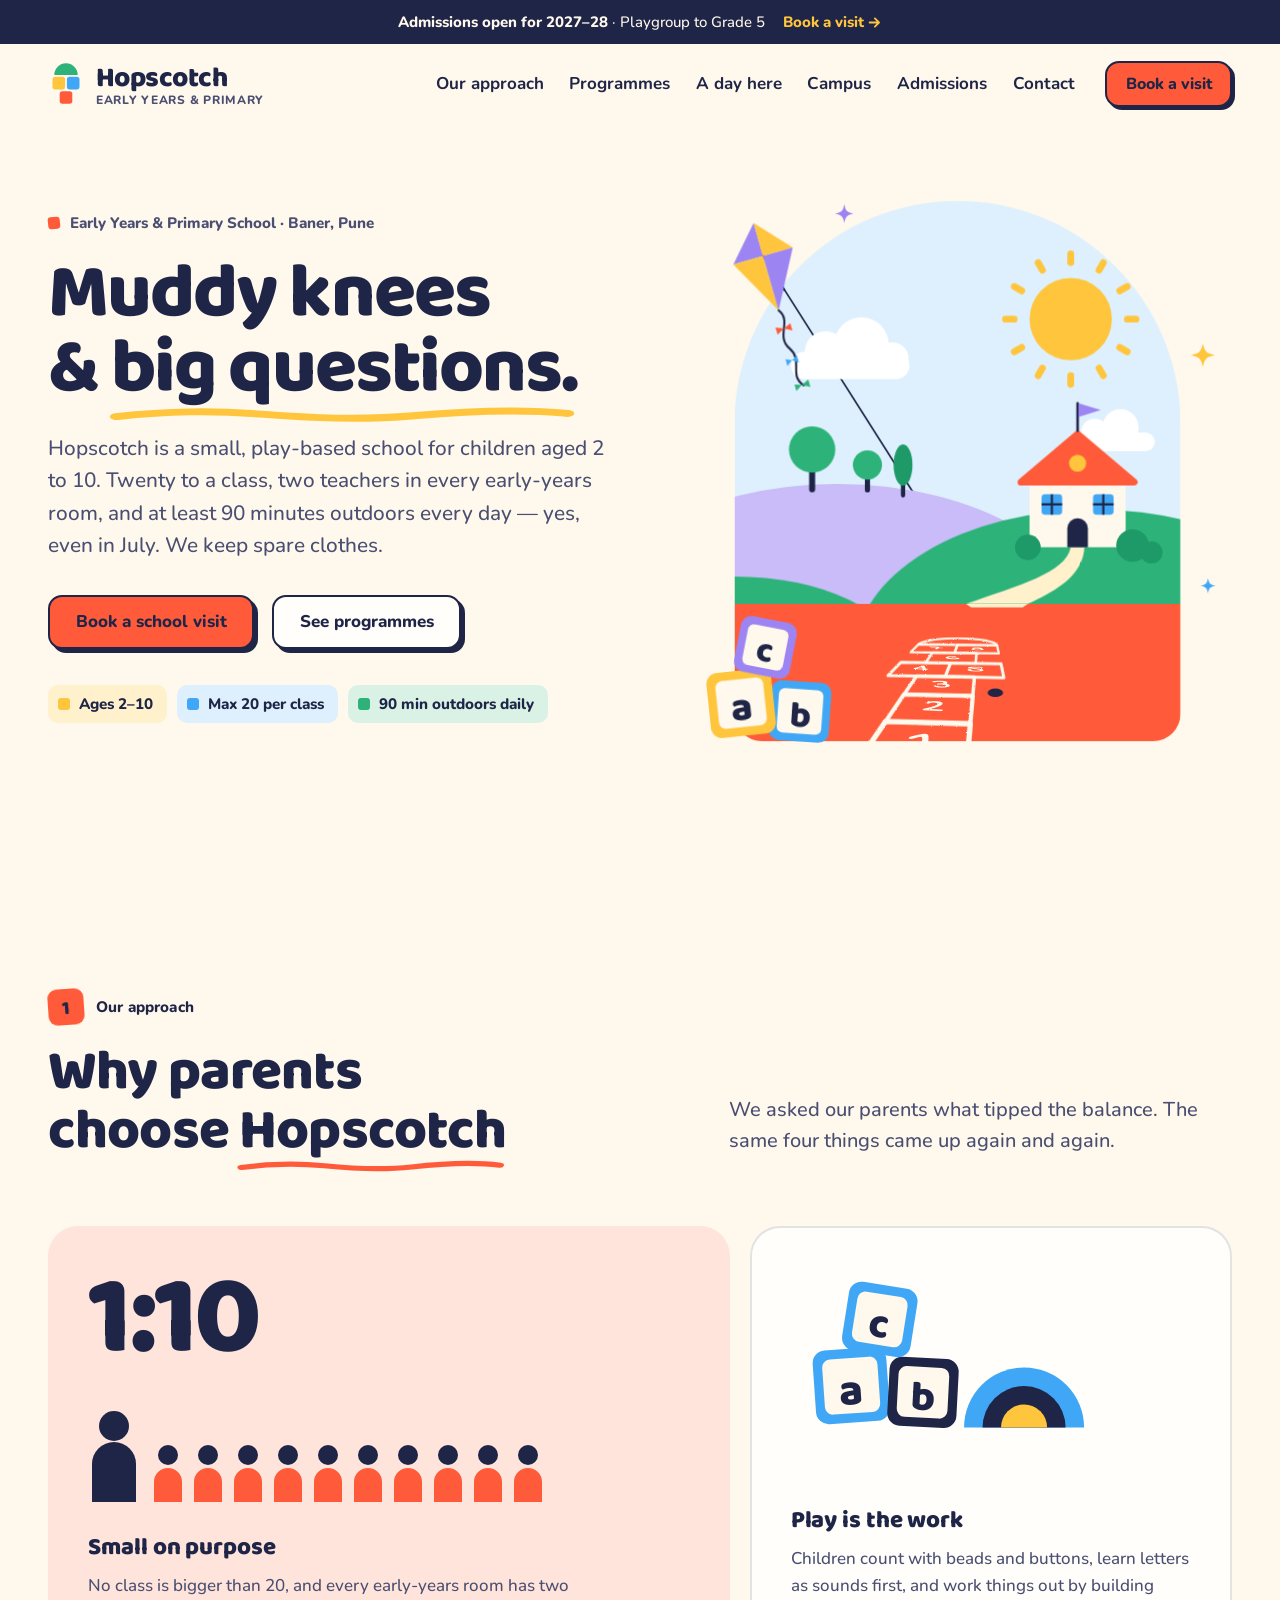
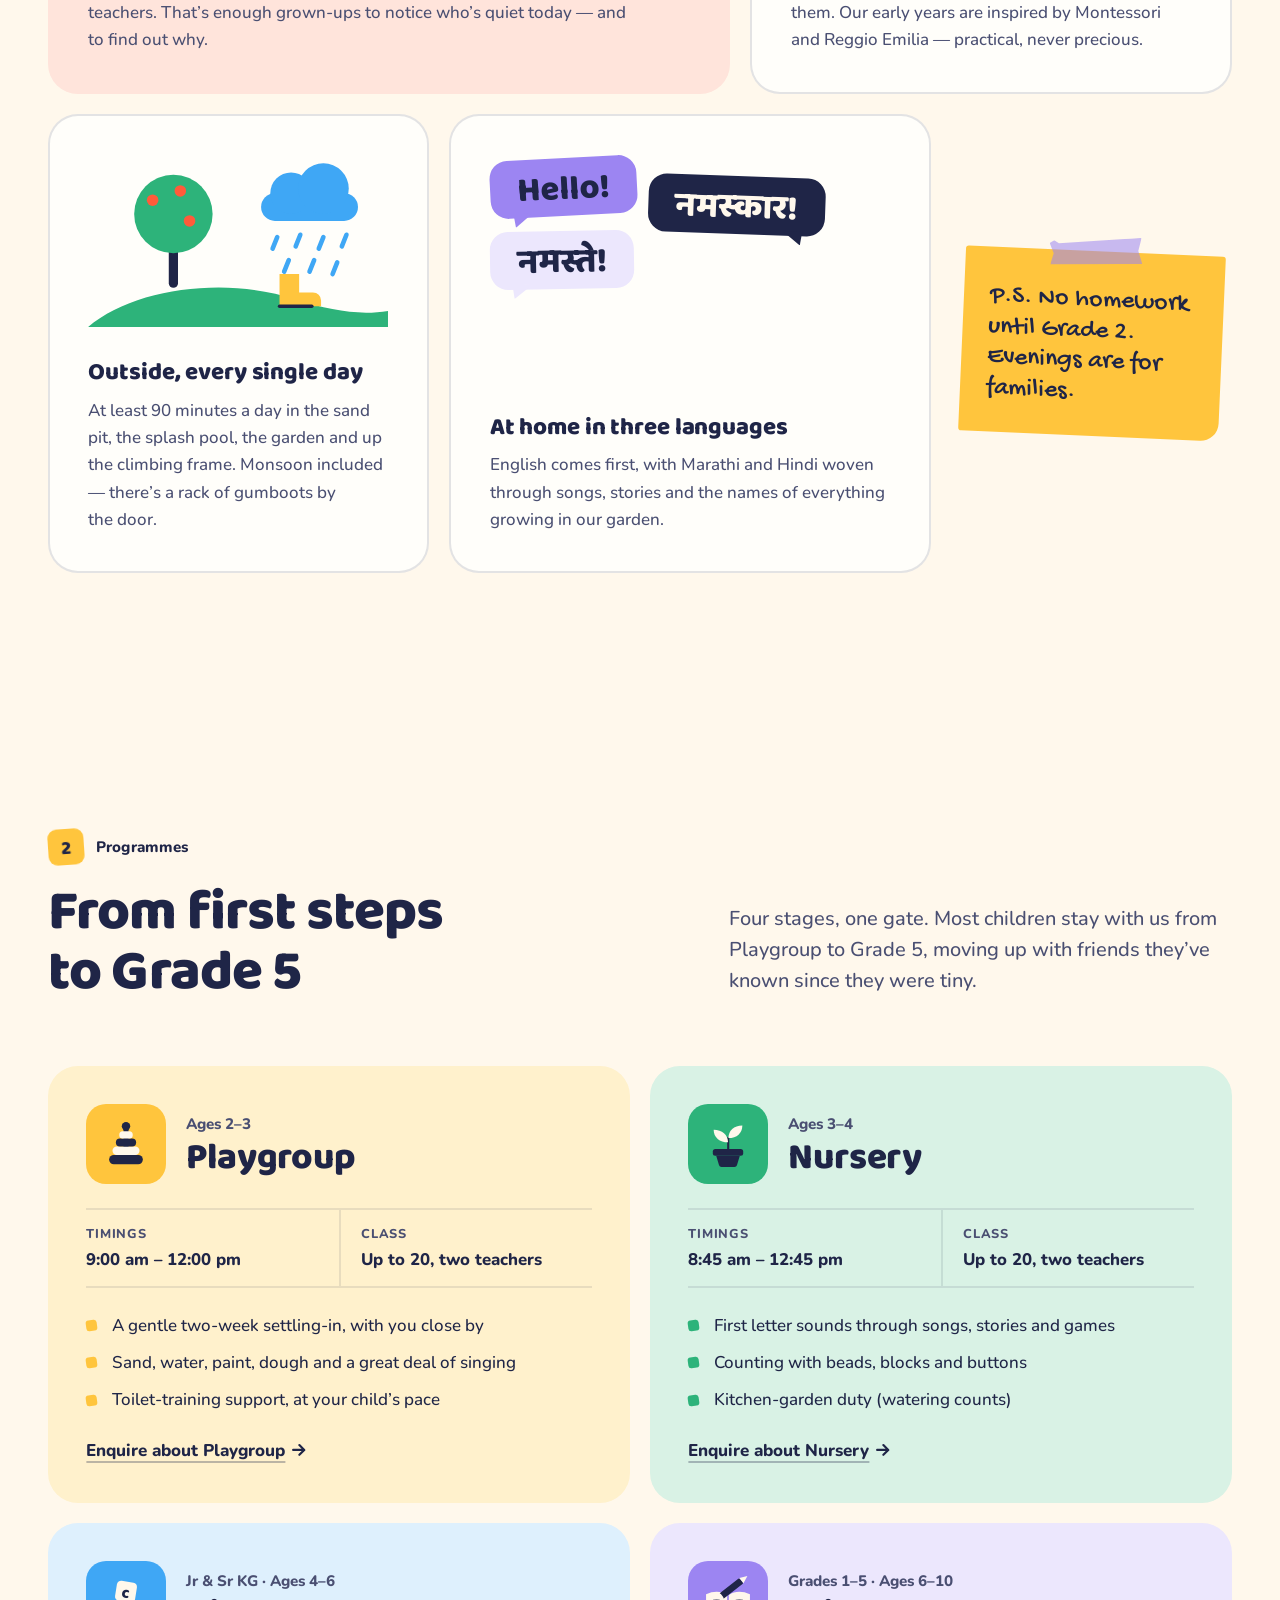
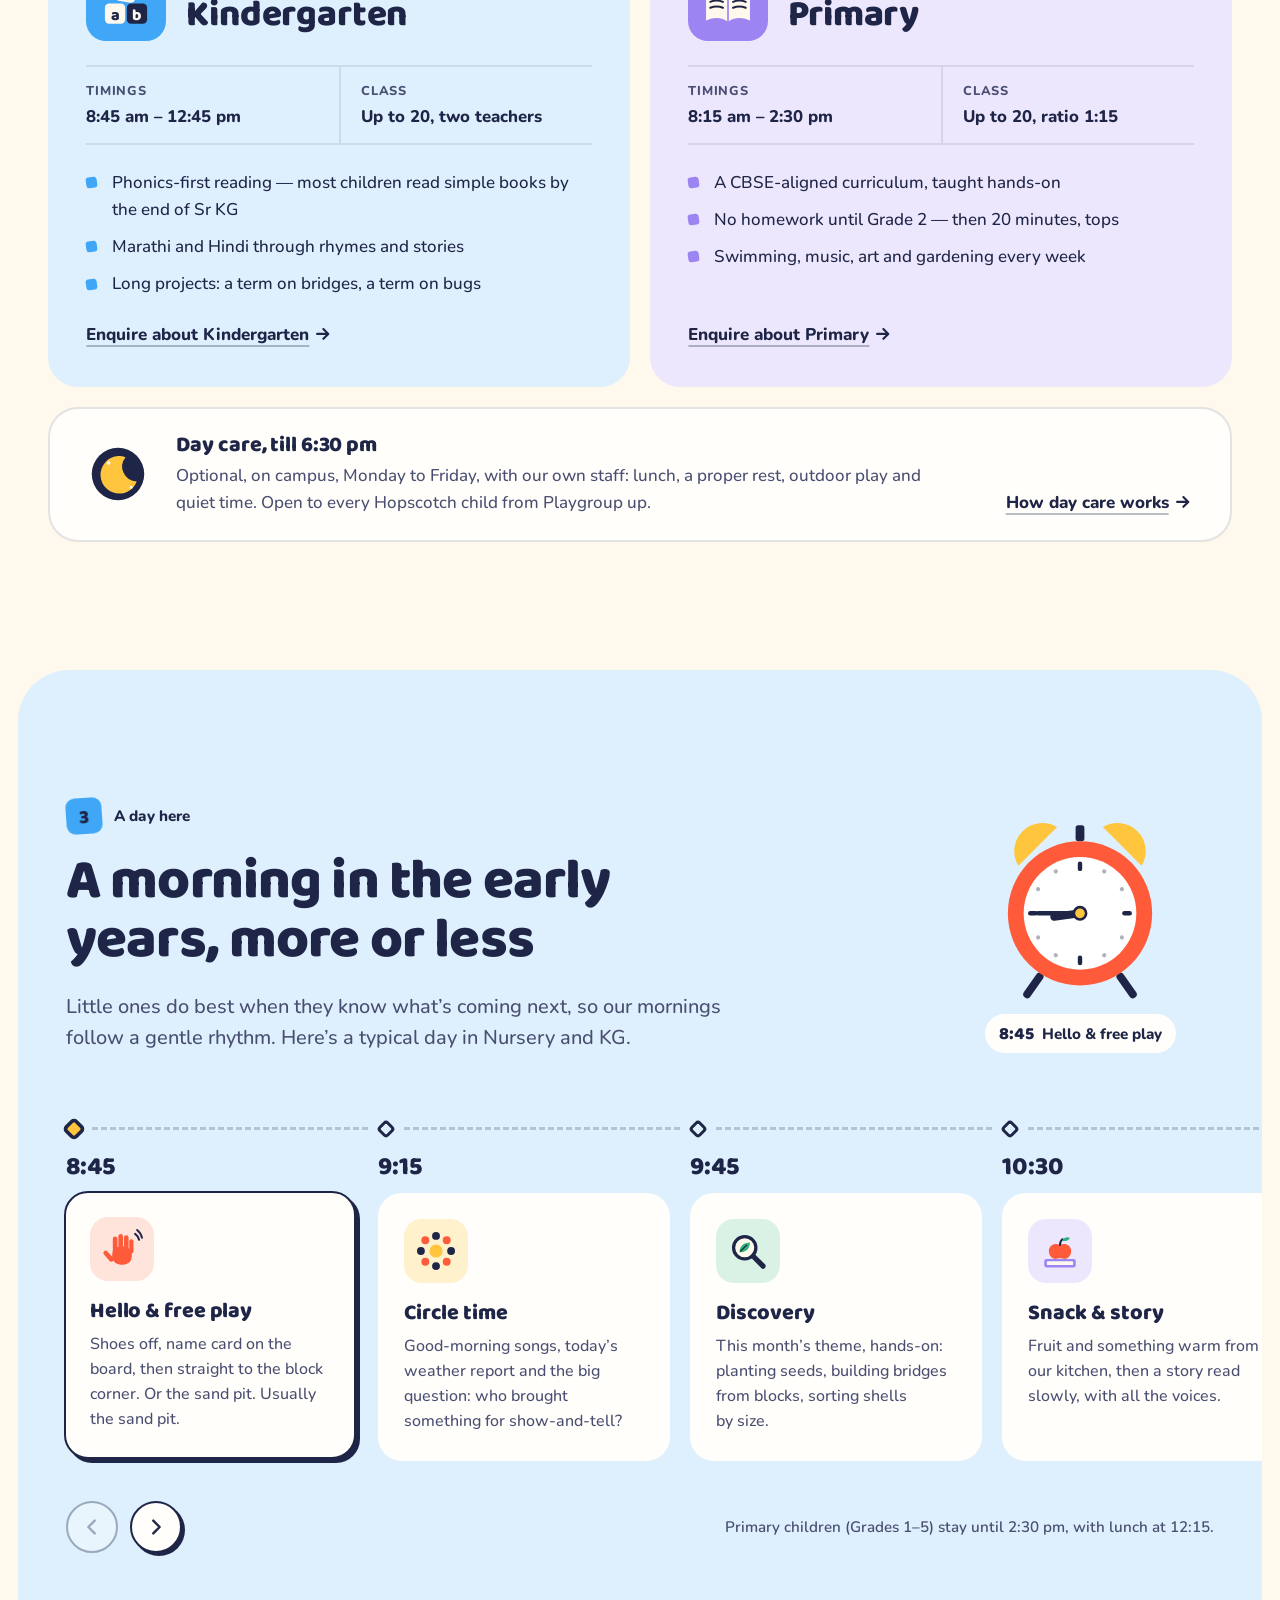
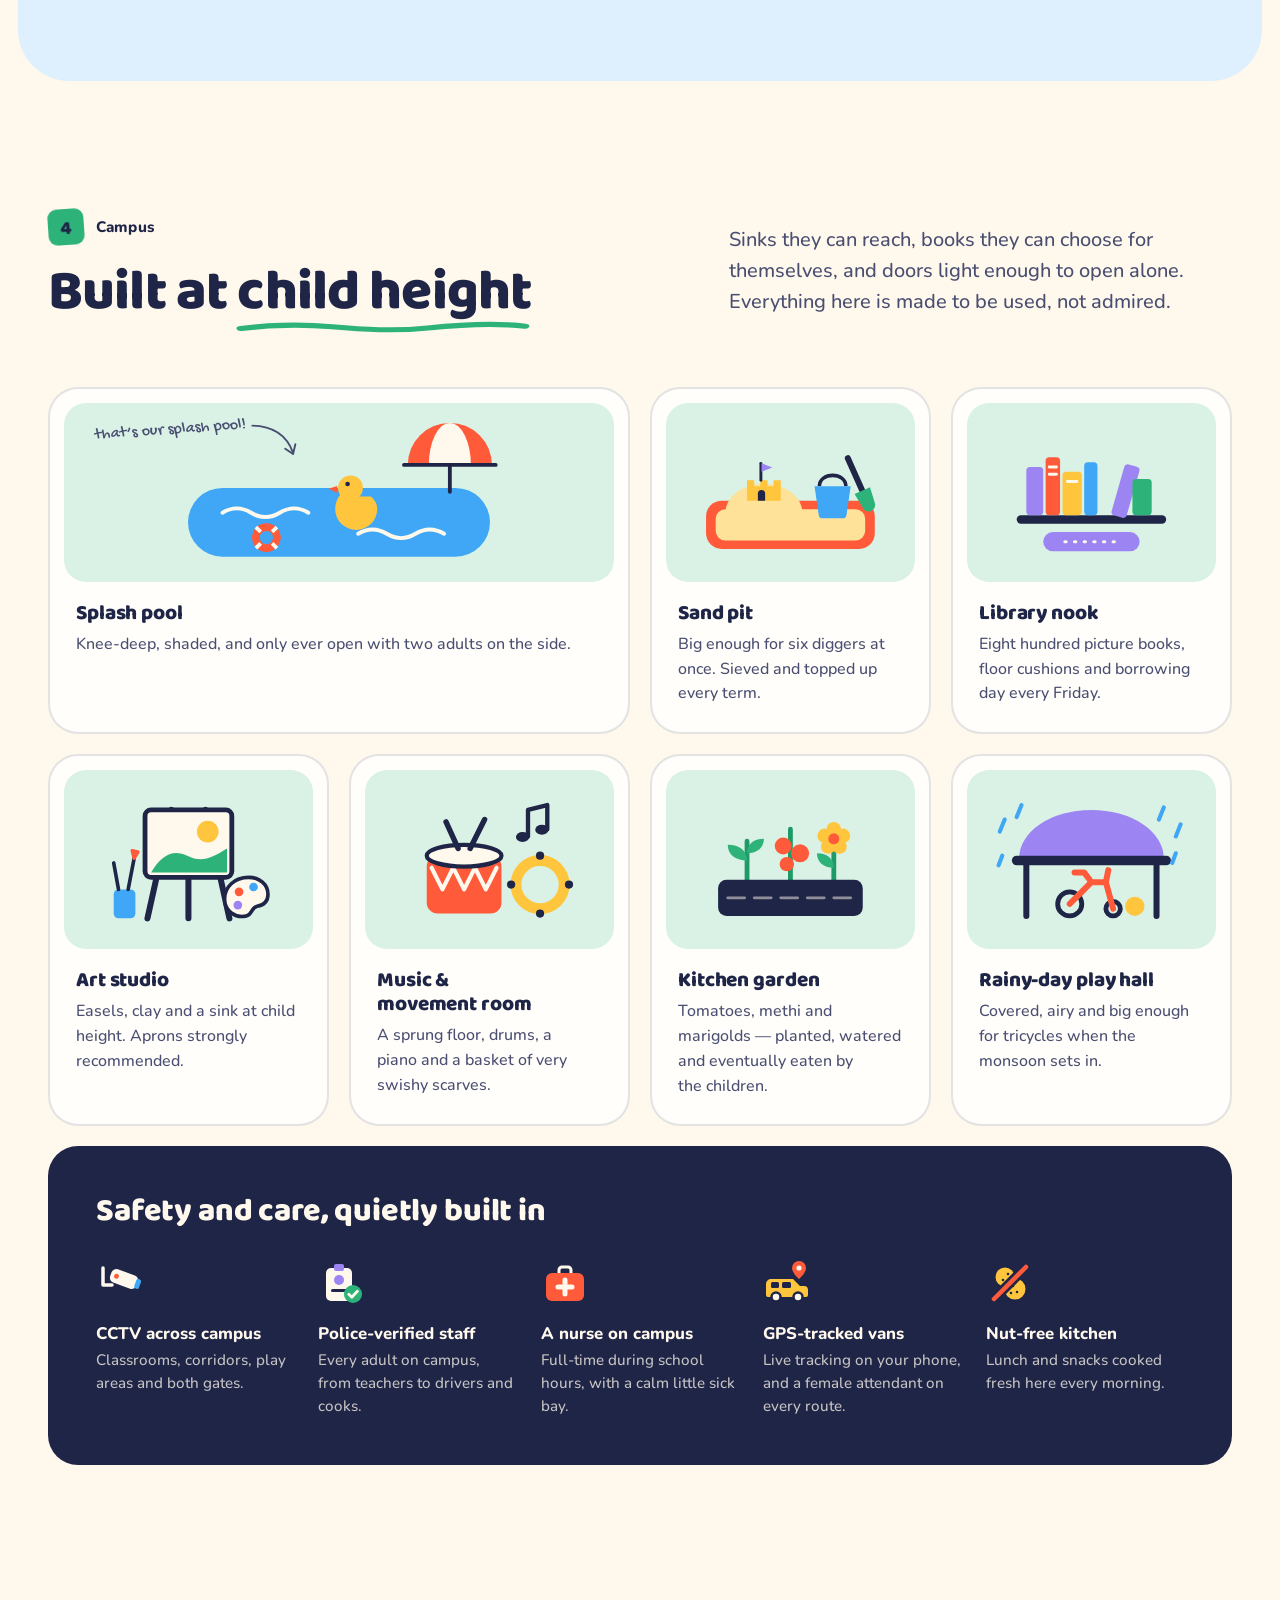
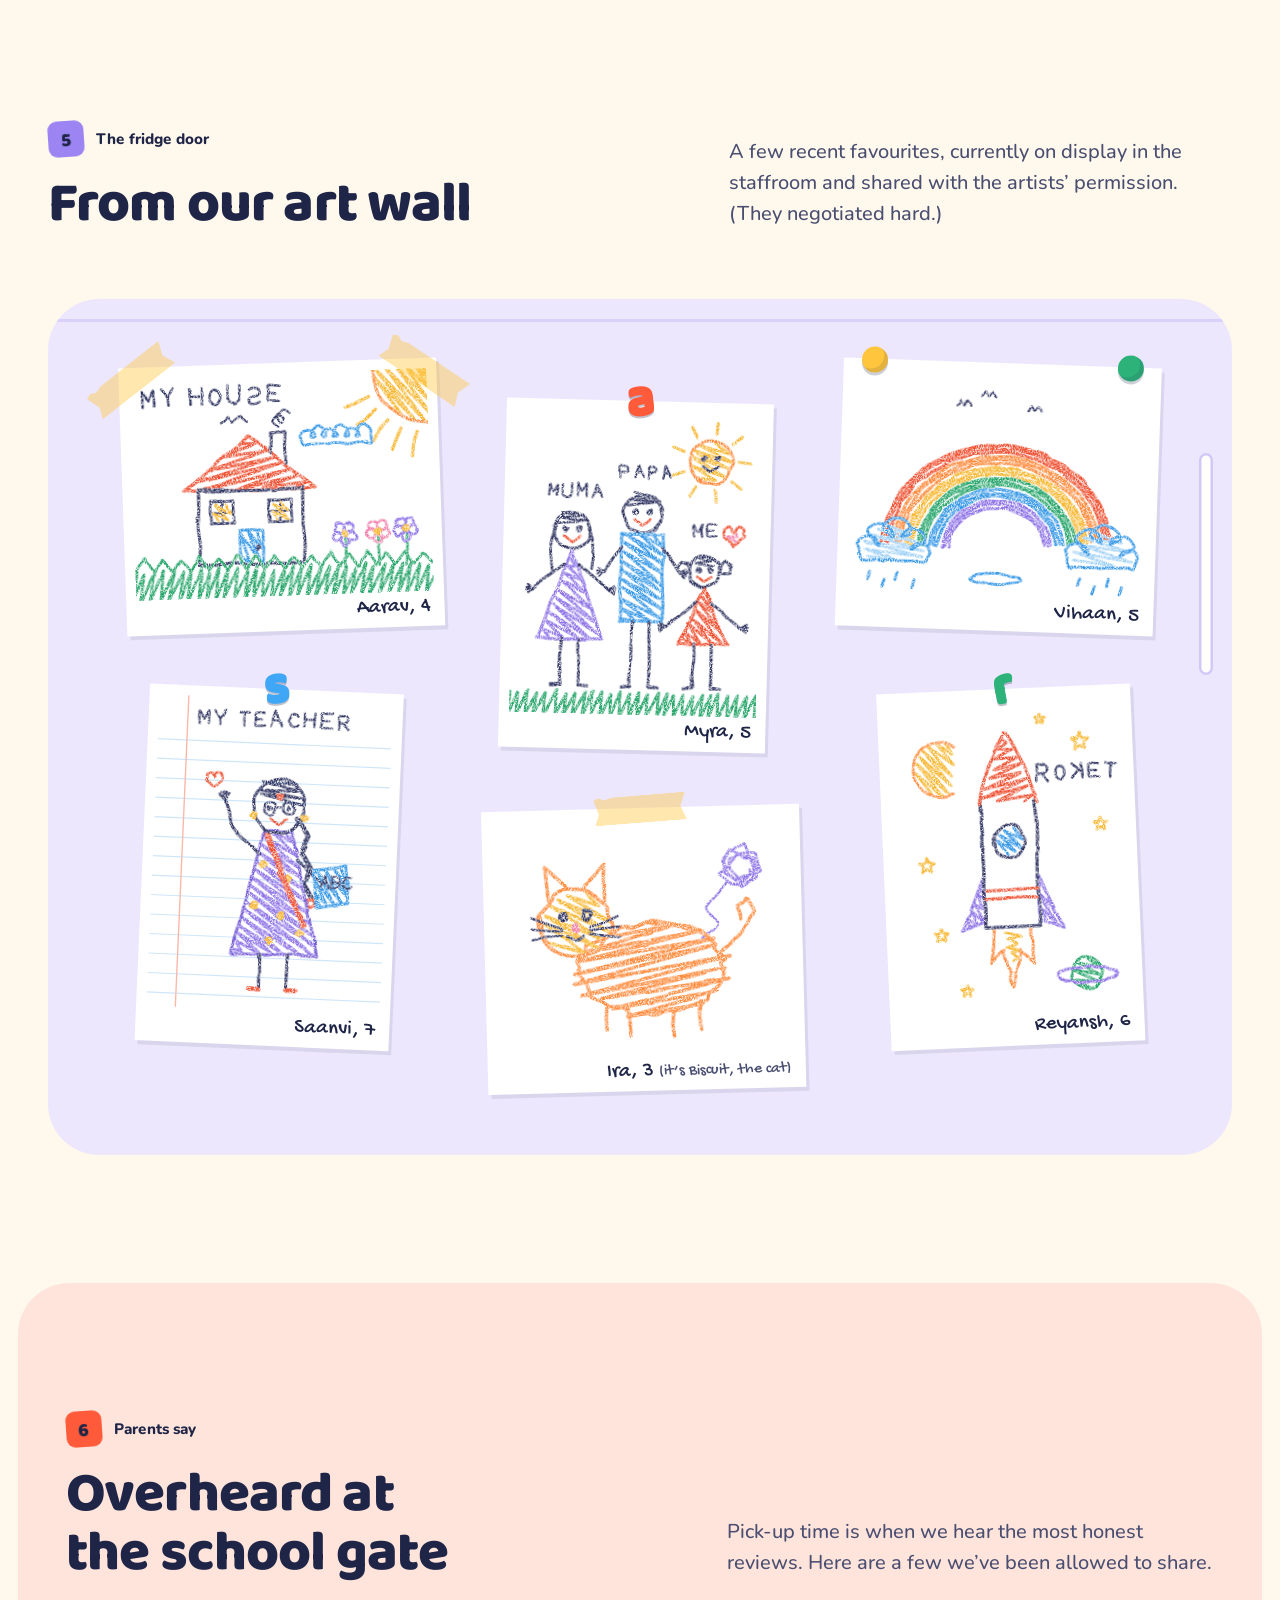
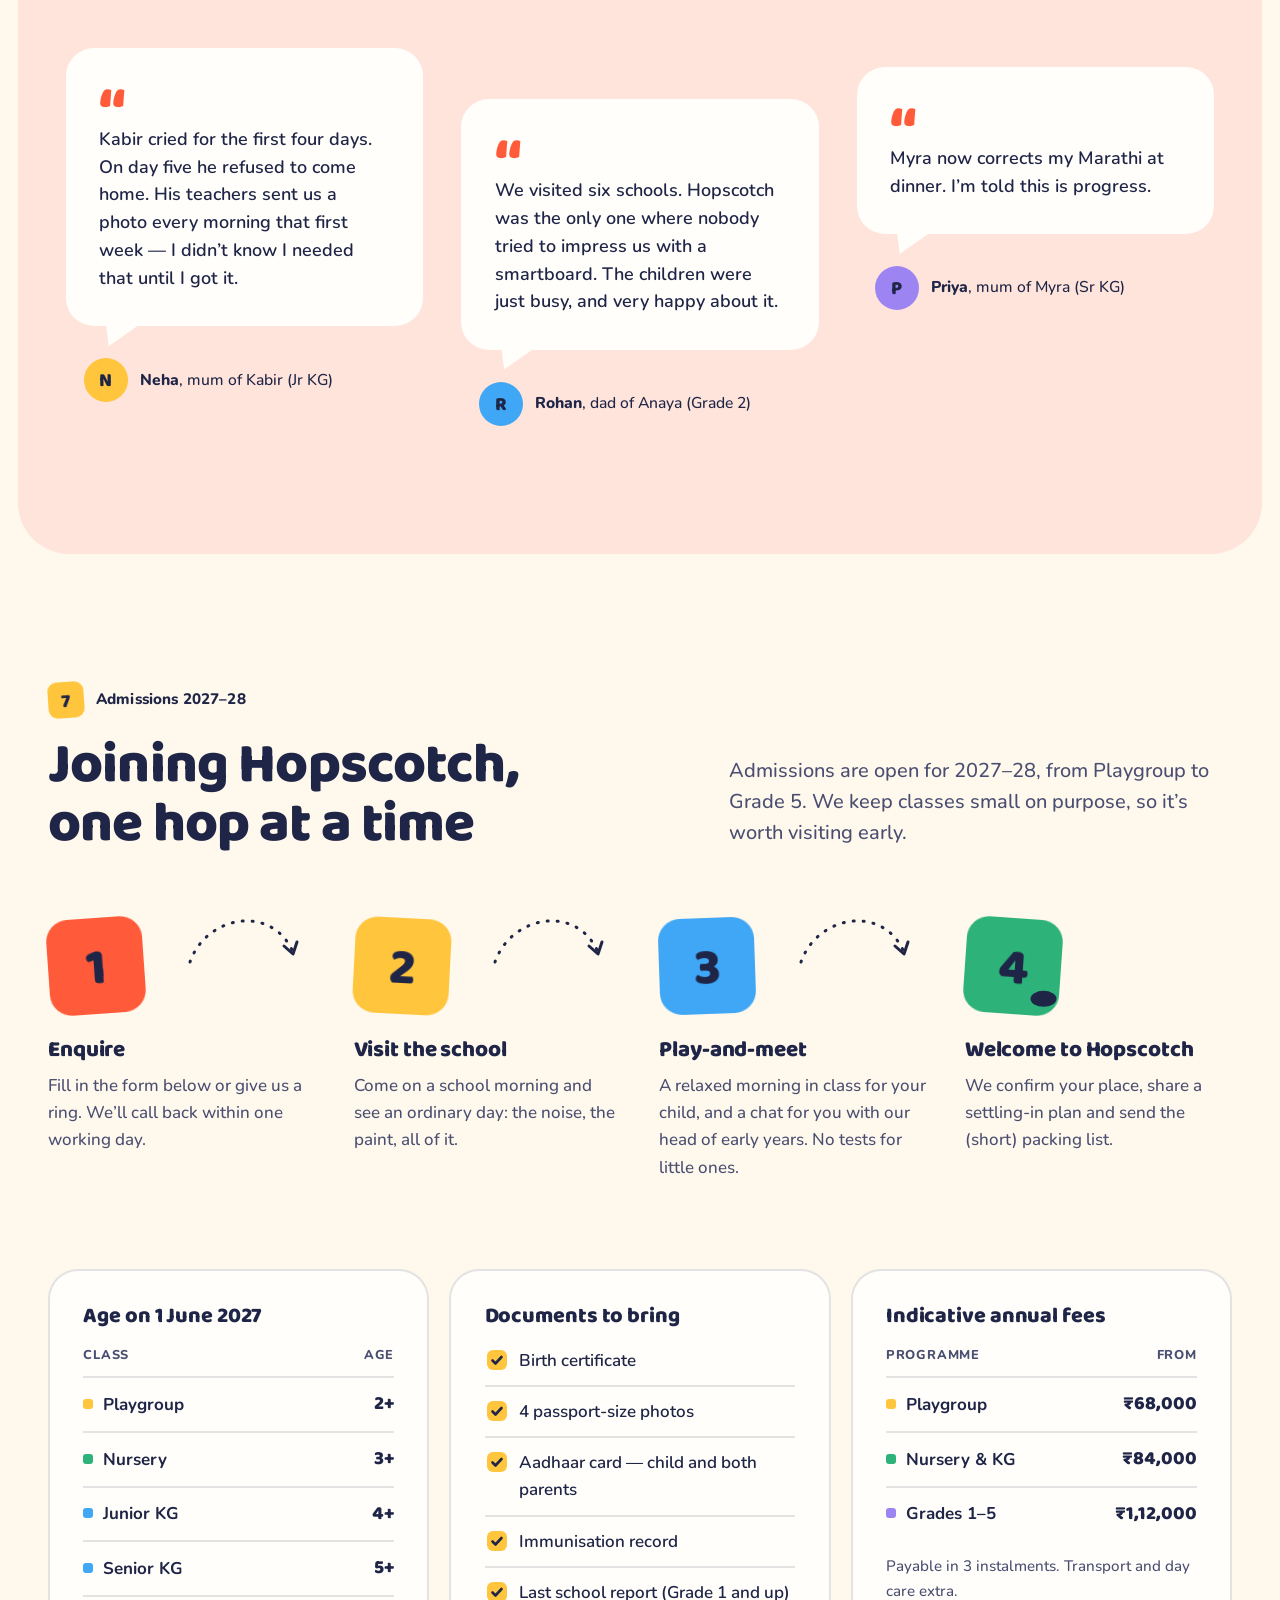
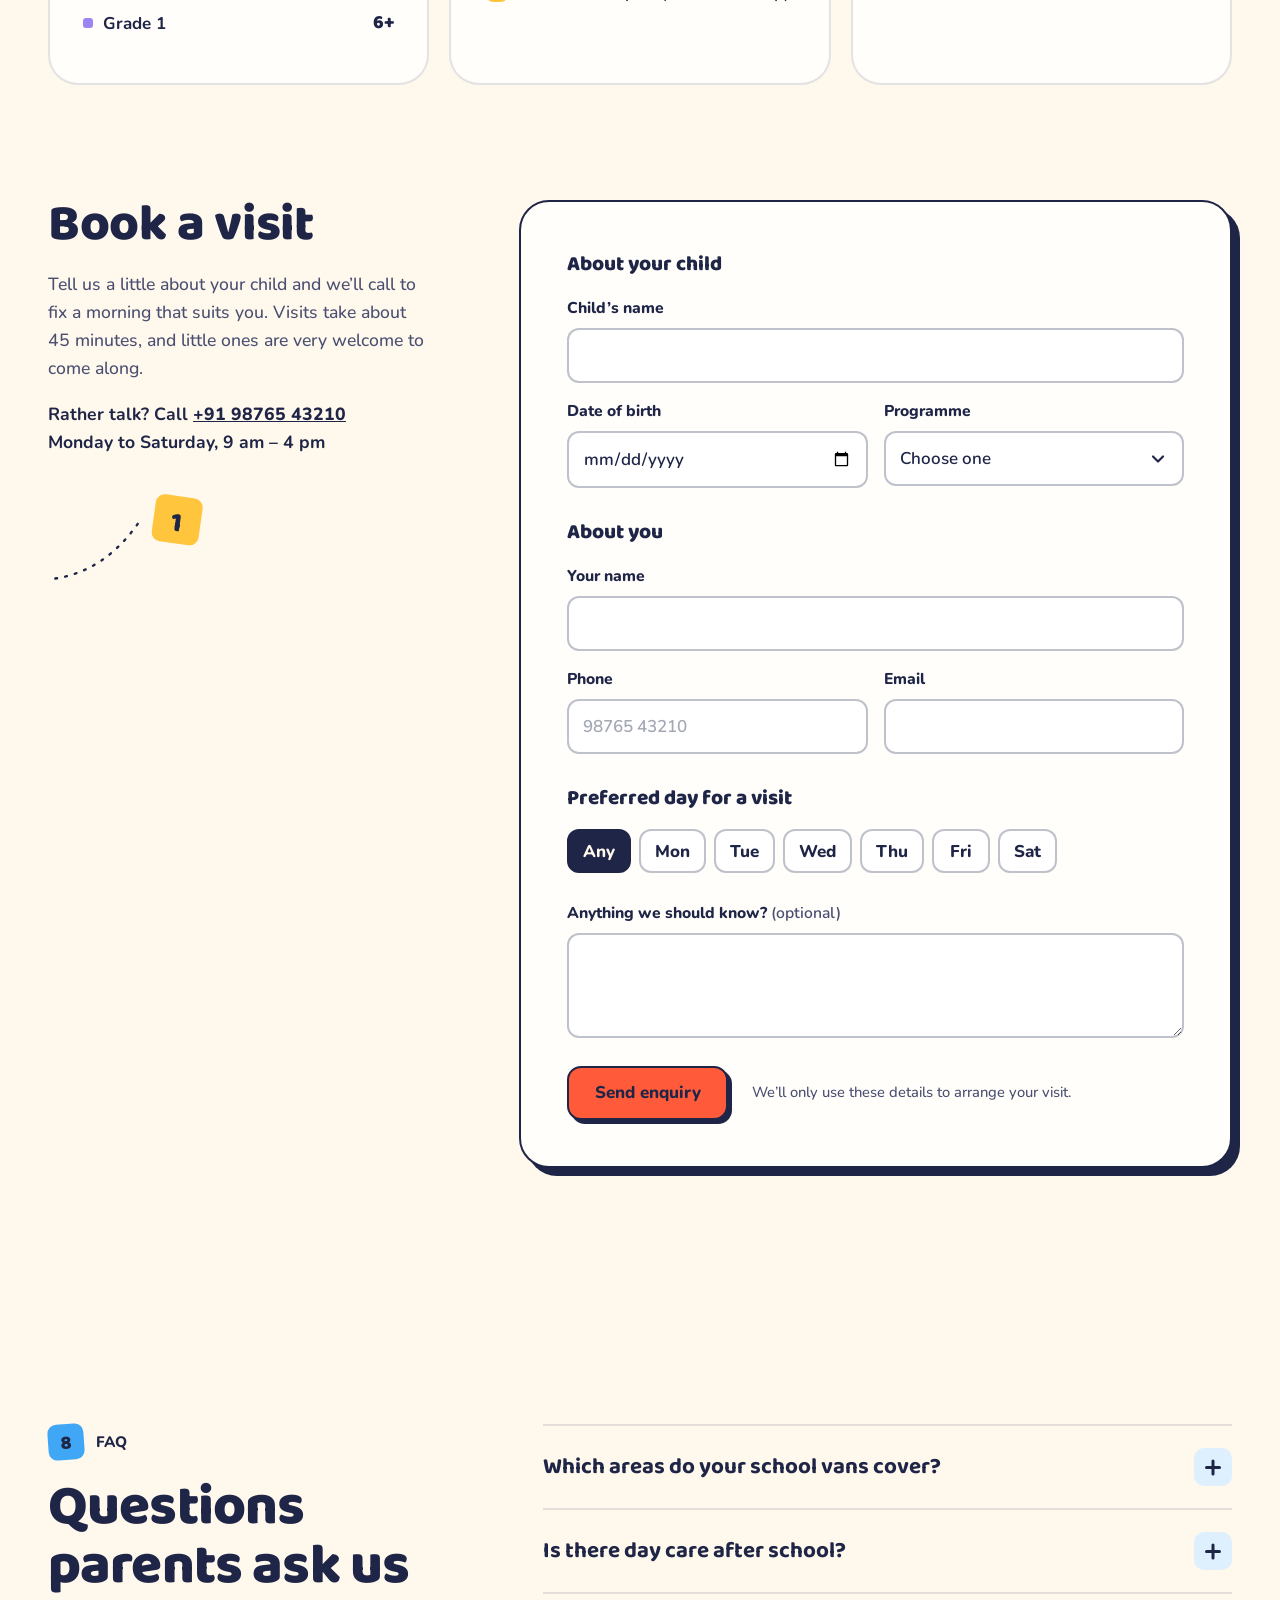
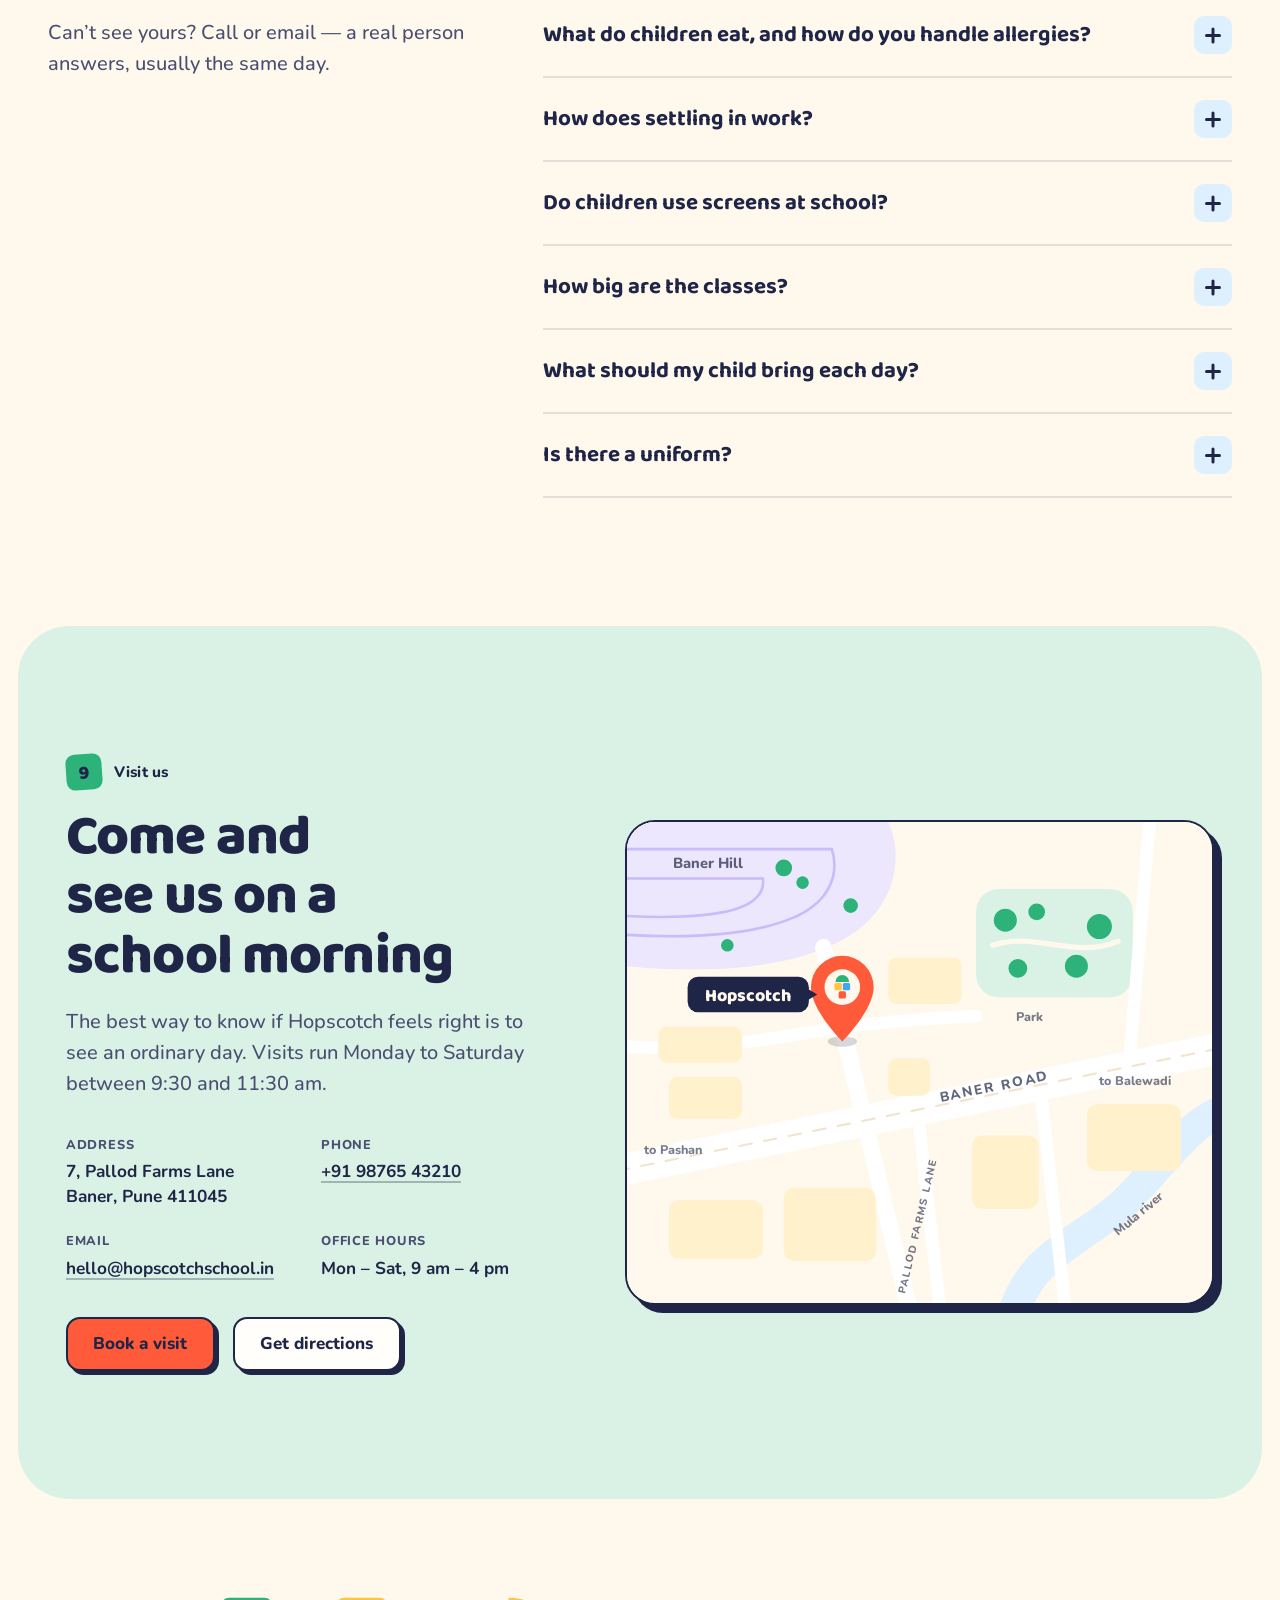
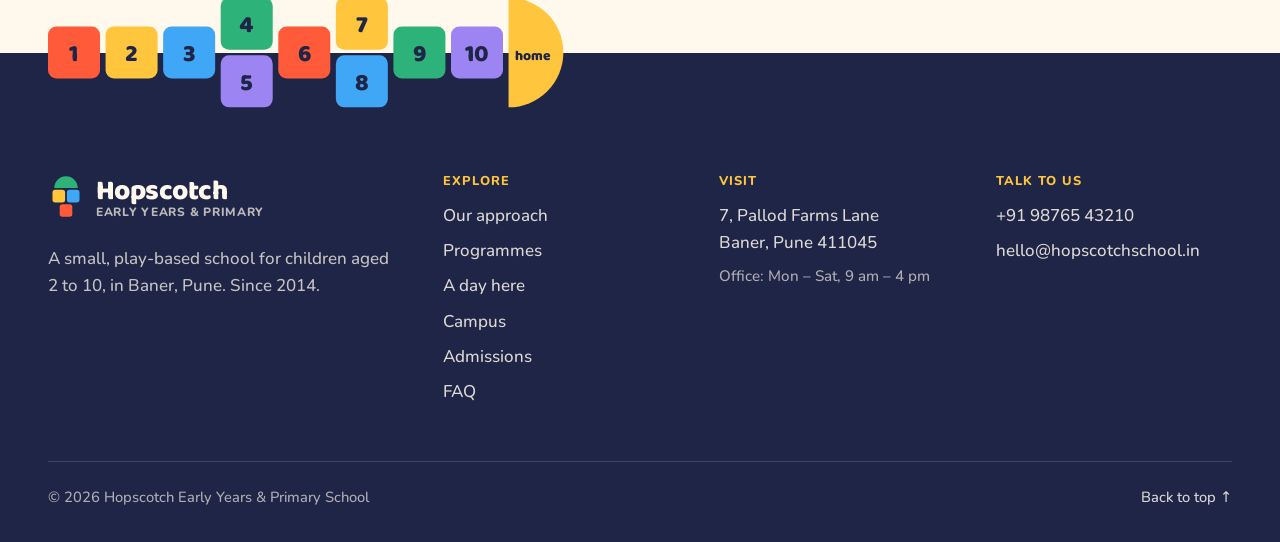
==== index.html @ 814cc46b "Build the one-page site: content, structure and SVG illustrations Semantic single page for Hopscotch" ====
<!doctype html>
<html lang="en-IN">
<head>
  <meta charset="utf-8">
  <meta name="viewport" content="width=device-width, initial-scale=1">
  <title>Hopscotch — Early Years &amp; Primary School in Baner, Pune</title>
  <meta name="description" content="A small, play-based school in Baner, Pune for children aged 2 to 10. Playgroup to Grade 5, never more than 20 to a class, and 90 minutes outdoors every day. Admissions open for 2027–28.">
  <meta name="theme-color" content="#FFF8EC">
  <link rel="canonical" href="https://hopscotchschool.in/">

  <meta property="og:type" content="website">
  <meta property="og:site_name" content="Hopscotch Early Years &amp; Primary School">
  <meta property="og:title" content="Hopscotch — Early Years &amp; Primary School in Baner, Pune">
  <meta property="og:description" content="A small, play-based school for children aged 2 to 10. Admissions open for 2027–28, Playgroup to Grade 5.">
  <meta property="og:url" content="https://hopscotchschool.in/">
  <meta property="og:image" content="https://hopscotchschool.in/assets/og-image.png">
  <meta property="og:image:width" content="1200">
  <meta property="og:image:height" content="630">
  <meta property="og:image:alt" content="Hopscotch school logo beside an illustration of a kite flying over a little school on a hill">
  <meta name="twitter:card" content="summary_large_image">
  <meta name="twitter:title" content="Hopscotch — Early Years &amp; Primary School in Baner, Pune">
  <meta name="twitter:description" content="A small, play-based school for children aged 2 to 10. Admissions open for 2027–28.">
  <meta name="twitter:image" content="https://hopscotchschool.in/assets/og-image.png">

  <link rel="icon" href="assets/favicon.svg" type="image/svg+xml">
  <link rel="apple-touch-icon" href="assets/apple-touch-icon.png">

  <link rel="preload" href="assets/fonts/baloo-2-latin-800-normal.woff2" as="font" type="font/woff2" crossorigin>
  <link rel="preload" href="assets/fonts/nunito-latin-500-normal.woff2" as="font" type="font/woff2" crossorigin>
  <link rel="stylesheet" href="style.css">
  <script>document.documentElement.classList.add('js');</script>
  <script src="script.js" defer></script>
</head>
<body>
  <a class="skip-link" href="#main">Skip to content</a>

  <!-- ===================== Icon & illustration sprite ===================== -->
  <svg class="sprite" aria-hidden="true" focusable="false">
    <symbol id="i-arrow" viewBox="0 0 20 20">
      <path d="M3.5 10h12M10.5 4.5L16 10l-5.5 5.5" fill="none" stroke="currentColor" stroke-width="2.4" stroke-linecap="round" stroke-linejoin="round"/>
    </symbol>

    <!-- Logo mark: a hopscotch court seen from above -->
    <symbol id="logo-mark" viewBox="0 0 40 48">
      <path d="M7 14a13 13 0 0 1 26 0Z" fill="#2DB37A"/>
      <rect x="5" y="16" width="14" height="14" rx="3" fill="#FFC53D"/>
      <rect x="21" y="16" width="14" height="14" rx="3" fill="#3FA7F5"/>
      <rect x="13" y="32" width="14" height="14" rx="3" fill="#FF5B3A"/>
    </symbol>

    <!-- Programme icons: navy + cream, sit on a solid colour tile -->
    <symbol id="p-rings" viewBox="0 0 64 64">
      <rect x="29" y="12" width="6" height="40" rx="3" fill="#1F2547"/>
      <circle cx="32" cy="11" r="5" fill="#1F2547"/>
      <rect x="12" y="45" width="40" height="11" rx="5.5" fill="#1F2547"/>
      <rect x="16" y="35" width="32" height="10" rx="5" fill="#FFF8EC"/>
      <rect x="20" y="25.5" width="24" height="9.5" rx="4.75" fill="#1F2547"/>
      <rect x="24" y="17" width="16" height="8.5" rx="4.25" fill="#FFF8EC"/>
    </symbol>
    <symbol id="p-sprout" viewBox="0 0 64 64">
      <path d="M31 24h2.5v16H31z" fill="#1F2547"/>
      <path d="M32 30c-10 0-17-6-17-15 10 0 17 6 17 15Z" fill="#FFF8EC"/>
      <path d="M32.5 25c0-9 6.5-15 16.5-15 0 9-6.5 15-16.5 15Z" fill="#FFF8EC"/>
      <rect x="14" y="38" width="36" height="8" rx="3" fill="#1F2547"/>
      <path d="M18 46h28l-3.4 11.2a3 3 0 0 1-2.9 2.1H24.3a3 3 0 0 1-2.9-2.1Z" fill="#1F2547"/>
    </symbol>
    <symbol id="p-blocks" viewBox="0 0 64 64">
      <rect x="7" y="35" width="24" height="24" rx="5" fill="#FFF8EC"/>
      <rect x="33" y="35" width="24" height="24" rx="5" fill="#1F2547"/>
      <rect x="20" y="9" width="24" height="24" rx="5" fill="#FFF8EC" transform="rotate(9 32 21)"/>
      <text x="19" y="54.5" text-anchor="middle" font-family="'Baloo 2', sans-serif" font-weight="800" font-size="19" fill="#1F2547">a</text>
      <text x="45" y="54.5" text-anchor="middle" font-family="'Baloo 2', sans-serif" font-weight="800" font-size="19" fill="#FFF8EC">b</text>
      <text x="32" y="28.5" text-anchor="middle" font-family="'Baloo 2', sans-serif" font-weight="800" font-size="19" fill="#1F2547" transform="rotate(9 32 21)">c</text>
    </symbol>
    <symbol id="p-book" viewBox="0 0 64 64">
      <path d="M6 24c9-4 18-4 25 1v31c-7-5-16-5-25-1Z" fill="#FFF8EC"/>
      <path d="M58 24c-9-4-18-4-25 1v31c7-5 16-5 25-1Z" fill="#FFF8EC"/>
      <path d="M11 33c5-2 10-2 15 0M11 40c5-2 10-2 15 0M38 33c5-2 10-2 15 0M38 40c5-2 10-2 15 0" stroke="#1F2547" stroke-width="2.4" stroke-linecap="round" fill="none"/>
      <g transform="rotate(-38 40 14)">
        <rect x="20" y="10" width="30" height="8" rx="1.5" fill="#1F2547"/>
        <path d="M50 10l9 4-9 4Z" fill="#FFF8EC"/>
        <rect x="16" y="10" width="5" height="8" rx="2" fill="#FFF8EC"/>
      </g>
    </symbol>

    <!-- Day timeline icons -->
    <symbol id="d-hello" viewBox="0 0 64 64">
      <g fill="#FF5B3A">
        <rect x="17" y="28" width="30" height="28" rx="13"/>
        <rect x="18" y="13" width="7" height="26" rx="3.5"/>
        <rect x="26.5" y="9" width="7" height="28" rx="3.5"/>
        <rect x="35" y="11" width="7" height="26" rx="3.5"/>
        <rect x="43" y="17" width="6.5" height="22" rx="3.25"/>
        <rect x="8" y="33" width="7" height="20" rx="3.5" transform="rotate(-42 11.5 43)"/>
      </g>
      <path d="M52 9c3 2 5 5 6 9M55 3c4 3 6.5 7 7.5 12" stroke="#1F2547" stroke-width="3" stroke-linecap="round" fill="none"/>
    </symbol>
    <symbol id="d-circle" viewBox="0 0 64 64">
      <circle cx="32" cy="32" r="10" fill="#FFC53D"/>
      <g fill="#1F2547"><circle cx="32" cy="9" r="6"/><circle cx="55" cy="32" r="6"/><circle cx="32" cy="55" r="6"/><circle cx="9" cy="32" r="6"/></g>
      <g fill="#FF5B3A"><circle cx="48.3" cy="15.7" r="6"/><circle cx="48.3" cy="48.3" r="6"/><circle cx="15.7" cy="48.3" r="6"/><circle cx="15.7" cy="15.7" r="6"/></g>
    </symbol>
    <symbol id="d-discover" viewBox="0 0 64 64">
      <circle cx="27" cy="27" r="17" fill="#FFF8EC" stroke="#1F2547" stroke-width="5"/>
      <path d="M19 34c0-9 6-15 16-15 0 9-6 15-16 15Z" fill="#2DB37A"/>
      <path d="M21 32l9-9" stroke="#1F2547" stroke-width="2" stroke-linecap="round"/>
      <path d="M40 40l15 15" stroke="#1F2547" stroke-width="8" stroke-linecap="round"/>
    </symbol>
    <symbol id="d-snack" viewBox="0 0 64 64">
      <rect x="8" y="44" width="48" height="13" rx="3.5" fill="#9C85F2"/>
      <rect x="12" y="47.5" width="40" height="6" rx="1.5" fill="#FFF8EC"/>
      <path d="M32 23c-6-4-17-1-17 9 0 8 6 12 10 12 2 0 4-1 7-1s5 1 7 1c4 0 10-4 10-12 0-10-11-13-17-9Z" fill="#FF5B3A"/>
      <path d="M32 23c0-4 1-7 4-9" stroke="#1F2547" stroke-width="3" stroke-linecap="round" fill="none"/>
      <path d="M35 16c3-5 9-6 12-4-2 4-7 6-12 4Z" fill="#2DB37A"/>
    </symbol>
    <symbol id="d-outdoors" viewBox="0 0 64 64">
      <path d="M14 29c0-15 26-15 26 0" stroke="#1F2547" stroke-width="3" fill="none"/>
      <path d="M11 30h32l-4 26a3 3 0 0 1-3 2.6H18a3 3 0 0 1-3-2.6Z" fill="#FFC53D"/>
      <rect x="9" y="26" width="36" height="7" rx="3.5" fill="#FF5B3A"/>
      <g transform="rotate(16 52 32)">
        <rect x="49.5" y="6" width="5" height="34" rx="2.5" fill="#1F2547"/>
        <path d="M45 38h14l-1.6 13a5.4 5.4 0 0 1-10.8 0Z" fill="#3FA7F5"/>
      </g>
    </symbol>
    <symbol id="d-music" viewBox="0 0 64 64">
      <path d="M21 6l10 17M45 6L35 23" stroke="#1F2547" stroke-width="4" stroke-linecap="round"/>
      <rect x="10" y="27" width="44" height="29" rx="7" fill="#9C85F2"/>
      <path d="M13 36l6.5 12L26 36l6.5 12L39 36l6.5 12L52 36" stroke="#FFF8EC" stroke-width="3" stroke-linejoin="round" stroke-linecap="round" fill="none"/>
      <ellipse cx="32" cy="27" rx="22" ry="7" fill="#FFF8EC" stroke="#1F2547" stroke-width="3"/>
    </symbol>
    <symbol id="d-bag" viewBox="0 0 64 64">
      <path d="M24 19v-4a8 8 0 0 1 16 0v4" stroke="#1F2547" stroke-width="4" fill="none"/>
      <rect x="13" y="17" width="38" height="42" rx="13" fill="#2DB37A"/>
      <rect x="20" y="37" width="24" height="16" rx="5" fill="#FFF8EC"/>
      <path d="M25 42h14" stroke="#1F2547" stroke-width="2.6" stroke-linecap="round"/>
    </symbol>

    <!-- Safety & care icons (sit on navy) -->
    <symbol id="s-cctv" viewBox="0 0 48 48">
      <path d="M7 9v17h9" stroke="#FFF8EC" stroke-width="3.5" stroke-linecap="round" stroke-linejoin="round" fill="none"/>
      <g transform="rotate(20 28 20)">
        <rect x="14" y="13" width="28" height="14" rx="5" fill="#FFF8EC"/>
        <rect x="40" y="15" width="5" height="10" rx="2" fill="#3FA7F5"/>
        <circle cx="20" cy="20" r="2.4" fill="#FF5B3A"/>
      </g>
    </symbol>
    <symbol id="s-badge" viewBox="0 0 48 48">
      <rect x="8" y="9" width="26" height="33" rx="5" fill="#FFF8EC"/>
      <rect x="16" y="5" width="10" height="7" rx="2" fill="#9C85F2"/>
      <circle cx="21" cy="21" r="5" fill="#9C85F2"/>
      <rect x="13" y="30" width="16" height="3" rx="1.5" fill="#1F2547"/>
      <circle cx="35" cy="35" r="9" fill="#2DB37A"/>
      <path d="M30.8 35.2l3 3 5.6-6" stroke="#FFF8EC" stroke-width="2.8" stroke-linecap="round" stroke-linejoin="round" fill="none"/>
    </symbol>
    <symbol id="s-nurse" viewBox="0 0 48 48">
      <path d="M18 15v-4a3 3 0 0 1 3-3h6a3 3 0 0 1 3 3v4" stroke="#FFF8EC" stroke-width="3" fill="none"/>
      <rect x="5" y="14" width="38" height="28" rx="6" fill="#FF5B3A"/>
      <path d="M24 21v14M17 28h14" stroke="#FFF8EC" stroke-width="5" stroke-linecap="round"/>
    </symbol>
    <symbol id="s-van" viewBox="0 0 48 48">
      <path d="M3 25a5 5 0 0 1 5-5h22l7 7h4a4 4 0 0 1 4 4v5a2 2 0 0 1-2 2H5a2 2 0 0 1-2-2Z" fill="#FFC53D"/>
      <rect x="8" y="23" width="8" height="6" rx="1.5" fill="#1F2547"/>
      <rect x="19" y="23" width="9" height="6" rx="1.5" fill="#1F2547"/>
      <circle cx="13" cy="38" r="4.5" fill="#FFF8EC" stroke="#1F2547" stroke-width="2.5"/>
      <circle cx="35" cy="38" r="4.5" fill="#FFF8EC" stroke="#1F2547" stroke-width="2.5"/>
      <path d="M36 2a7 7 0 0 1 7 7c0 5-7 11-7 11s-7-6-7-11a7 7 0 0 1 7-7Z" fill="#FF5B3A"/>
      <circle cx="36" cy="9" r="2.6" fill="#FFF8EC"/>
    </symbol>
    <symbol id="s-nut" viewBox="0 0 48 48">
      <circle cx="19" cy="18" r="9.5" fill="#FFC53D"/>
      <circle cx="29" cy="30" r="10.5" fill="#FFC53D"/>
      <path d="M22 15h.01M17 21h.01M27 27h.01M31 33h.01M25 34h.01" stroke="#1F2547" stroke-width="2.6" stroke-linecap="round"/>
      <path d="M8 40L40 8" stroke="#1F2547" stroke-width="10" stroke-linecap="round"/>
      <path d="M8 40L40 8" stroke="#FF5B3A" stroke-width="4.5" stroke-linecap="round"/>
    </symbol>

    <!-- Campus illustrations -->
    <symbol id="c-pool" viewBox="0 0 360 150">
      <rect x="22" y="70" width="316" height="72" rx="36" fill="#3FA7F5"/>
      <path d="M58 96c10-6 20-6 30 0s20 6 30 0 20-6 30 0M200 118c10-6 20-6 30 0s20 6 30 0 20-6 30 0" stroke="#FFF8EC" stroke-width="4" stroke-linecap="round" fill="none"/>
      <circle cx="104" cy="122" r="15" fill="#FF5B3A"/>
      <circle cx="104" cy="122" r="7" fill="#3FA7F5"/>
      <path d="M93 111l5 5M115 111l-5 5M93 133l5-5M115 133l-5-5" stroke="#FFF8EC" stroke-width="4"/>
      <path d="M176 92a22 22 0 0 0 44 0c0-6-3-10-7-13h-14c-3-7-12-9-17-3-4 5-6 10-6 16Z" fill="#FFC53D"/>
      <circle cx="192" cy="70" r="13" fill="#FFC53D"/>
      <path d="M178 68l-9 3 9 4Z" fill="#FF5B3A"/>
      <circle cx="189" cy="66" r="2.4" fill="#1F2547"/>
      <path d="M296 22v52" stroke="#1F2547" stroke-width="4" stroke-linecap="round"/>
      <path d="M252 46a44 44 0 0 1 88 0Z" fill="#FF5B3A"/>
      <path d="M274 46a22 44 0 0 1 22-44 22 44 0 0 1 22 44Z" fill="#FFF8EC"/>
      <path d="M248 46h96" stroke="#1F2547" stroke-width="4" stroke-linecap="round"/>
    </symbol>
    <symbol id="c-sand" viewBox="0 0 160 110">
      <rect x="10" y="62" width="140" height="40" rx="13" fill="#FF5B3A"/>
      <rect x="18" y="69" width="124" height="26" rx="8" fill="#FFE29A"/>
      <path d="M26 72a32 24 0 0 1 64 0Z" fill="#FFE29A"/>
      <path d="M44 62V45h6v5h5v-5h6v5h5v-5h6v17Z" fill="#FFC53D"/>
      <path d="M53 62v-6a3 3 0 0 1 6 0v6Z" fill="#1F2547"/>
      <path d="M55.5 45V31" stroke="#1F2547" stroke-width="2.4" stroke-linecap="round"/>
      <path d="M56 31l9 3.5-9 3.5Z" fill="#9C85F2"/>
      <path d="M104 50c0-12 22-12 22 0" stroke="#1F2547" stroke-width="3" fill="none"/>
      <path d="M100 50h30l-3.5 24a3 3 0 0 1-3 2.6h-17a3 3 0 0 1-3-2.6Z" fill="#3FA7F5"/>
      <g transform="rotate(-24 138 50)">
        <rect x="135.5" y="22" width="5" height="34" rx="2.5" fill="#1F2547"/>
        <path d="M131 54h14l-1.6 13a5.4 5.4 0 0 1-10.8 0Z" fill="#2DB37A"/>
      </g>
    </symbol>
    <symbol id="c-books" viewBox="0 0 160 110">
      <rect x="18" y="74" width="124" height="7" rx="3.5" fill="#1F2547"/>
      <rect x="26" y="34" width="14" height="40" rx="3" fill="#9C85F2"/>
      <rect x="42" y="26" width="12" height="48" rx="3" fill="#FF5B3A"/>
      <rect x="56" y="38" width="16" height="36" rx="3" fill="#FFC53D"/>
      <rect x="74" y="30" width="11" height="44" rx="3" fill="#3FA7F5"/>
      <rect x="96" y="31" width="13" height="44" rx="3" fill="#9C85F2" transform="rotate(16 102 74)"/>
      <rect x="114" y="44" width="16" height="30" rx="3" fill="#2DB37A"/>
      <path d="M45 34h6M45 40h6M60 46h8" stroke="#FFF8EC" stroke-width="2.4" stroke-linecap="round"/>
      <rect x="40" y="88" width="80" height="16" rx="8" fill="#9C85F2"/>
      <path d="M58 96h44" stroke="#FFF8EC" stroke-width="2.6" stroke-linecap="round" stroke-dasharray="1 7"/>
    </symbol>
    <symbol id="c-easel" viewBox="0 0 160 110">
      <path d="M66 14L46 104M94 14l20 90M80 70v34" stroke="#1F2547" stroke-width="5" stroke-linecap="round"/>
      <rect x="44" y="14" width="72" height="56" rx="5" fill="#FFF8EC" stroke="#1F2547" stroke-width="4"/>
      <circle cx="96" cy="32" r="9" fill="#FFC53D"/>
      <path d="M49 66c8-14 18-20 30-14s20 2 33-6v20H49Z" fill="#2DB37A"/>
      <path d="M130 70c-12 0-20 8-20 18s9 16 18 14c5-1 4-7 9-8 6-1 9-4 9-10 0-8-7-14-16-14Z" fill="#FFF8EC" stroke="#1F2547" stroke-width="3"/>
      <circle cx="122" cy="82" r="3.6" fill="#FF5B3A"/><circle cx="134" cy="78" r="3.6" fill="#3FA7F5"/><circle cx="121" cy="93" r="3.6" fill="#9C85F2"/>
      <rect x="18" y="80" width="18" height="24" rx="4" fill="#3FA7F5"/>
      <path d="M22 80l-4-22M30 80l5-26" stroke="#1F2547" stroke-width="3" stroke-linecap="round"/>
      <path d="M35 54l-1.6-6 4.6 1Z" fill="#FF5B3A" stroke="#FF5B3A" stroke-width="3" stroke-linejoin="round"/>
    </symbol>
    <symbol id="c-music" viewBox="0 0 160 110">
      <rect x="28" y="52" width="62" height="48" rx="9" fill="#FF5B3A"/>
      <path d="M32 62l9 18 9-18 9 18 9-18 9 18 9-18" stroke="#FFF8EC" stroke-width="3.4" stroke-linejoin="round" stroke-linecap="round" fill="none"/>
      <ellipse cx="59" cy="52" rx="31" ry="9" fill="#FFF8EC" stroke="#1F2547" stroke-width="3.5"/>
      <path d="M44 24l10 22M76 22L64 46" stroke="#1F2547" stroke-width="4.5" stroke-linecap="round"/>
      <circle cx="122" cy="76" r="20" fill="none" stroke="#FFC53D" stroke-width="9"/>
      <g fill="#1F2547"><circle cx="122" cy="52" r="3.4"/><circle cx="146" cy="76" r="3.4"/><circle cx="122" cy="100" r="3.4"/><circle cx="98" cy="76" r="3.4"/></g>
      <path d="M112 14v22M112 14l16-4v20" stroke="#1F2547" stroke-width="3.6" stroke-linecap="round" stroke-linejoin="round" fill="none"/>
      <ellipse cx="107.5" cy="36.5" rx="5.5" ry="4.2" fill="#1F2547"/><ellipse cx="123.5" cy="30.5" rx="5.5" ry="4.2" fill="#1F2547"/>
    </symbol>
    <symbol id="c-garden" viewBox="0 0 160 110">
      <path d="M44 74V40M80 74V30M116 74V46" stroke="#1E9A68" stroke-width="4" stroke-linecap="round"/>
      <path d="M44 56c-10 0-16-5-16-13 10 0 16 5 16 13ZM44 50c9 0 14-5 14-12-9 0-14 5-14 12ZM116 62c-9 0-14-5-14-12 9 0 14 5 14 12Z" fill="#2DB37A"/>
      <circle cx="74" cy="44" r="7" fill="#FF5B3A"/><circle cx="88" cy="50" r="7.5" fill="#FF5B3A"/><circle cx="77" cy="59" r="6" fill="#FF5B3A"/>
      <g transform="translate(116 38)"><g fill="#FFC53D"><circle cx="0" cy="-8" r="6"/><circle cx="7.6" cy="-2.5" r="6"/><circle cx="4.7" cy="6.5" r="6"/><circle cx="-4.7" cy="6.5" r="6"/><circle cx="-7.6" cy="-2.5" r="6"/></g><circle r="4.6" fill="#FF5B3A"/></g>
      <rect x="20" y="72" width="120" height="30" rx="7" fill="#1F2547"/>
      <path d="M28 87h104" stroke="#FFF8EC" stroke-width="2.4" stroke-linecap="round" stroke-dasharray="14 8" opacity=".5"/>
    </symbol>
    <symbol id="c-hall" viewBox="0 0 160 110">
      <path d="M20 54a60 40 0 0 1 120 0Z" fill="#9C85F2"/>
      <rect x="14" y="52" width="132" height="8" rx="4" fill="#1F2547"/>
      <path d="M26 60v42M134 60v42" stroke="#1F2547" stroke-width="5" stroke-linecap="round"/>
      <path d="M8 22l-4 10M22 10l-4 10M140 12l-4 10M154 26l-4 10M150 50l-3 8M6 52l-3 8" stroke="#3FA7F5" stroke-width="3.4" stroke-linecap="round"/>
      <circle cx="62" cy="92" r="10" fill="none" stroke="#1F2547" stroke-width="4"/>
      <circle cx="98" cy="96" r="6" fill="none" stroke="#1F2547" stroke-width="4"/>
      <path d="M62 92l18-18h12l6 22M80 74l-6-8h-8M92 74l2-10" stroke="#FF5B3A" stroke-width="5" stroke-linecap="round" stroke-linejoin="round" fill="none"/>
      <circle cx="116" cy="94" r="8" fill="#FFC53D"/>
    </symbol>
  </svg>

  <!-- ===================== Notice bar ===================== -->
  <div class="notice">
    <p class="wrap notice__inner">
      <span><strong>Admissions open for 2027–28</strong><span class="notice__extra"> · Playgroup to Grade 5</span></span>
      <a href="#enquire">Book a visit<svg class="arrow" aria-hidden="true"><use href="#i-arrow"/></svg></a>
    </p>
  </div>

  <!-- ===================== Header ===================== -->
  <header class="site-header" id="top">
    <div class="wrap site-header__inner">
      <a class="brand" href="#top" aria-label="Hopscotch Early Years and Primary School, back to top">
        <svg class="brand__mark" viewBox="0 0 40 48" aria-hidden="true"><use href="#logo-mark"/></svg>
        <span class="brand__text" aria-hidden="true">
          <span class="brand__name">Hopscotch</span>
          <span class="brand__sub">Early Years &amp; Primary</span>
        </span>
      </a>

      <button class="nav-toggle" type="button" aria-expanded="false" aria-controls="site-nav">
        <span class="nav-toggle__icon" aria-hidden="true"><span></span><span></span><span></span></span>
        <span class="nav-toggle__label">Menu</span>
      </button>

      <nav class="site-nav" id="site-nav" aria-label="Main">
        <ul class="site-nav__list">
          <li><a href="#approach">Our approach</a></li>
          <li><a href="#programmes">Programmes</a></li>
          <li><a href="#day">A day here</a></li>
          <li><a href="#campus">Campus</a></li>
          <li><a href="#admissions">Admissions</a></li>
          <li><a href="#visit">Contact</a></li>
        </ul>
        <a class="btn btn--sm site-nav__cta" href="#enquire">Book a visit</a>
      </nav>
    </div>
  </header>

  <main id="main">

    <!-- ===================== Hero ===================== -->
    <section class="hero" aria-labelledby="hero-title">
      <div class="wrap hero__grid">
        <div class="hero__copy">
          <p class="hero__kicker">Early Years &amp; Primary School · Baner, Pune</p>
          <h1 id="hero-title" class="hero__title">Muddy knees &amp; <span class="scribble">big questions.<svg class="scribble__line" viewBox="0 0 300 24" preserveAspectRatio="none" aria-hidden="true"><path d="M5 15C38 8 66 7 98 12s64 8 98 2 70-9 99-3" pathLength="1"/></svg></span></h1>
          <p class="hero__lead">Hopscotch is a small, play-based school for children aged 2 to 10. Twenty to a class, two teachers in every early-years room, and at least 90 minutes outdoors every day — yes, even in July. We keep spare clothes.</p>
          <div class="hero__actions">
            <a class="btn" href="#enquire">Book a school visit</a>
            <a class="btn btn--ghost" href="#programmes">See programmes</a>
          </div>
          <ul class="chips" aria-label="Quick facts">
            <li class="chip chip--sun">Ages 2–10</li>
            <li class="chip chip--sky">Max 20 per class</li>
            <li class="chip chip--grass">90 min outdoors daily</li>
          </ul>
        </div>

        <div class="hero__art">
          <svg class="hero-scene" viewBox="0 0 640 680" role="img" aria-labelledby="hero-scene-title">
            <title id="hero-scene-title">Illustration: a kite flies over a little school on a green hill, with a chalk hopscotch court on the playground and a stack of alphabet blocks in the corner.</title>
            <defs>
              <clipPath id="arch"><path d="M60 290a260 260 0 0 1 520 0v338a32 32 0 0 1-32 32H92a32 32 0 0 1-32-32Z"/></clipPath>
              <filter id="chalk" x="-5%" y="-5%" width="110%" height="110%">
                <feTurbulence type="fractalNoise" baseFrequency="0.8" numOctaves="2" seed="3" result="n"/>
                <feDisplacementMap in="SourceGraphic" in2="n" scale="2.2" xChannelSelector="R" yChannelSelector="G"/>
              </filter>
            </defs>

            <g clip-path="url(#arch)">
              <rect class="intro intro--fade" x="60" y="30" width="520" height="630" fill="#DEF0FD"/>
              <!-- sun -->
              <g class="intro intro--pop intro--center" style="--d:.15s">
                <g transform="translate(452 168)">
                  <g class="scene-rays" fill="#FFC53D">
                    <rect x="-4" y="-80" width="8" height="18" rx="4" transform="rotate(0)"/>
                    <rect x="-4" y="-80" width="8" height="18" rx="4" transform="rotate(30)"/>
                    <rect x="-4" y="-80" width="8" height="18" rx="4" transform="rotate(60)"/>
                    <rect x="-4" y="-80" width="8" height="18" rx="4" transform="rotate(90)"/>
                    <rect x="-4" y="-80" width="8" height="18" rx="4" transform="rotate(120)"/>
                    <rect x="-4" y="-80" width="8" height="18" rx="4" transform="rotate(150)"/>
                    <rect x="-4" y="-80" width="8" height="18" rx="4" transform="rotate(180)"/>
                    <rect x="-4" y="-80" width="8" height="18" rx="4" transform="rotate(210)"/>
                    <rect x="-4" y="-80" width="8" height="18" rx="4" transform="rotate(240)"/>
                    <rect x="-4" y="-80" width="8" height="18" rx="4" transform="rotate(270)"/>
                    <rect x="-4" y="-80" width="8" height="18" rx="4" transform="rotate(300)"/>
                    <rect x="-4" y="-80" width="8" height="18" rx="4" transform="rotate(330)"/>
                  </g>
                  <circle r="48" fill="#FFC53D"/>
                </g>
              </g>
              <!-- kite string (behind clouds and hills) -->
              <path class="intro intro--fade" style="--d:.75s" d="M93 94L300 420" stroke="#1F2547" stroke-width="2" stroke-linecap="round"/>
              <!-- clouds -->
              <g class="intro intro--cloud" style="--d:.4s">
                <g class="scene-cloud" fill="#FFFFFF">
                  <rect x="126" y="206" width="138" height="32" rx="16"/>
                  <circle cx="166" cy="206" r="24"/><circle cx="208" cy="198" r="32"/><circle cx="244" cy="214" r="19"/>
                </g>
              </g>
              <g class="intro intro--cloud" style="--d:.55s">
                <g class="scene-cloud scene-cloud--slow" fill="#FFFFFF">
                  <rect x="452" y="300" width="98" height="22" rx="11"/>
                  <circle cx="480" cy="300" r="16"/><circle cx="510" cy="294" r="21"/>
                </g>
              </g>
              <!-- far hill + trees -->
              <g class="intro intro--rise" style="--d:.1s">
                <ellipse cx="180" cy="540" rx="300" ry="180" fill="#C9BCF8"/>
              </g>
              <g class="intro intro--pop" style="--d:.45s">
                <rect x="147" y="326" width="7" height="44" rx="3.5" fill="#1F2547"/>
                <circle cx="150.5" cy="320" r="27" fill="#2DB37A"/>
              </g>
              <g class="intro intro--pop" style="--d:.52s">
                <rect x="212" y="344" width="6" height="26" rx="3" fill="#1F2547"/>
                <circle cx="215" cy="338" r="17" fill="#2DB37A"/>
              </g>
              <g class="intro intro--pop" style="--d:.59s">
                <rect x="254" y="350" width="5" height="26" rx="2.5" fill="#1F2547"/>
                <ellipse cx="256.5" cy="338" rx="11" ry="24" fill="#1E9A68"/>
              </g>
              <!-- near hills, path and school -->
              <g class="intro intro--rise" style="--d:.2s">
                <ellipse cx="480" cy="560" rx="280" ry="170" fill="#2DB37A"/>
                <ellipse cx="60" cy="562" rx="190" ry="94" fill="#2DB37A"/>
                <path d="M452 434c-6 30-60 44-122 66h72c40-18 64-36 66-66Z" fill="#FFF1CC"/>
              </g>
              <g class="intro intro--pop" style="--d:.38s">
                <rect x="404" y="352" width="112" height="82" rx="3" fill="#FFF8EC"/>
                <path d="M394 358l66-56 66 56Z" fill="#FF5B3A" stroke="#FF5B3A" stroke-width="8" stroke-linejoin="round"/>
                <circle cx="460" cy="336" r="10" fill="#FFC53D"/>
                <rect x="418" y="372" width="24" height="24" rx="4" fill="#3FA7F5"/>
                <rect x="478" y="372" width="24" height="24" rx="4" fill="#3FA7F5"/>
                <path d="M430 372v24M418 384h24M490 372v24M478 384h24" stroke="#1F2547" stroke-width="2.5"/>
                <path d="M448 434v-22a12 12 0 0 1 24 0v22Z" fill="#1F2547"/>
                <path d="M460 298v-32" stroke="#1F2547" stroke-width="3" stroke-linecap="round"/>
                <g class="scene-flag"><path d="M461 266l26 8-26 8Z" fill="#9C85F2"/></g>
              </g>
              <g class="intro intro--pop" style="--d:.5s">
                <circle cx="402" cy="434" r="15" fill="#1E9A68"/>
                <circle cx="524" cy="432" r="19" fill="#1E9A68"/>
                <circle cx="546" cy="440" r="13" fill="#1E9A68"/>
              </g>
              <!-- playground -->
              <g class="intro intro--rise" style="--d:.28s">
                <rect x="60" y="500" width="520" height="160" fill="#FF5B3A"/>
                <path d="M330 500h72l-6 4h-60Z" fill="#FFF1CC"/>
              </g>
              <!-- chalk hopscotch court (perspective); lines draw themselves in -->
              <g class="scene-court" fill="none" stroke="#FFF8EC" stroke-linejoin="round" stroke-linecap="round" filter="url(#chalk)">
                  <path pathLength="1" stroke-width="6.2" d="M201.9 687.3L330.3 692L334.9 639.7L236.2 636.9Z"/>
                  <path pathLength="1" stroke-width="4.9" d="M236.2 636.9L334.9 639.7L337.8 607.3L257.5 605.5Z"/>
                  <path pathLength="1" stroke-width="4.1" d="M257.5 605.5L337.8 607.3L339.7 585.3L272.2 584.1Z"/>
                  <path pathLength="1" stroke-width="3.5" d="M238.9 583.4L305.7 584.7L311.8 568.9L254 568Z"/>
                  <path pathLength="1" stroke-width="3.5" d="M305.7 584.7L374 586L370.7 569.9L311.8 568.9Z"/>
                  <path pathLength="1" stroke-width="3" d="M282.8 568.5L341.1 569.4L342.1 557.3L290.8 556.6Z"/>
                  <path pathLength="1" stroke-width="2.7" d="M265.5 556.2L316.4 557L320 547.6L274.5 547Z"/>
                  <path pathLength="1" stroke-width="2.7" d="M316.4 557L368.1 557.7L366.1 548.2L320 547.6Z"/>
                  <path pathLength="1" stroke-width="2.4" d="M274.5 547L276.9 545.5L280.8 544L285.9 542.8L292.1 541.8L299.2 540.9L306.8 540.4L314.8 540.1L322.9 540.1L330.9 540.3L338.7 540.8L345.9 541.5L352.4 542.5L357.8 543.7L362.1 545L364.9 546.6L366.1 548.2"/>
                <g class="scene-court__nums" fill="#FFF8EC" stroke="none" font-family="'Gochi Hand', cursive" font-size="64" text-anchor="middle" dominant-baseline="central">
                  <text transform="matrix(1.1171 0.0354 -0.1933 0.5031 276.6 660.6)">1</text>
                  <text transform="matrix(0.8855 0.0221 -0.1209 0.3147 291.9 620.7)">2</text>
                  <text transform="matrix(0.7334 0.0151 -0.0827 0.2153 301.9 594.6)">3</text>
                  <text transform="matrix(0.6195 0.0109 -0.1054 0.1549 277.9 575.7)">4</text>
                  <text transform="matrix(0.6325 0.0111 -0.0139 0.1581 340.4 576.8)">5</text>
                  <text transform="matrix(0.5459 0.0083 -0.0457 0.1189 314.2 562.6)">6</text>
                  <text transform="matrix(0.4802 0.0065 -0.0630 0.0926 294.2 551.7)">7</text>
                  <text transform="matrix(0.4880 0.0066 -0.0082 0.0941 342.6 552.4)">8</text>
                </g>
              </g>
              <!-- a pebble, ready to throw -->
              <g class="intro intro--drop" style="--d:1.5s"><ellipse cx="364.1" cy="603.5" rx="9" ry="5" fill="#1F2547"/></g>
            </g>

            <!-- kite, breaking out of the frame -->
            <g class="intro intro--kite" style="--d:.7s">
              <path d="M93 94L118 134" stroke="#1F2547" stroke-width="2" stroke-linecap="round"/>
              <g transform="translate(96 104) rotate(-16)">
                <g class="scene-kite">
                  <path d="M0-50L-36-10H0Z" fill="#9C85F2"/>
                  <path d="M0-50L36-10H0Z" fill="#FFC53D"/>
                  <path d="M-36-10L0 56V-10Z" fill="#FFC53D"/>
                  <path d="M36-10L0 56V-10Z" fill="#9C85F2"/>
                  <g class="scene-tail">
                    <path d="M0 56c12 16-12 28 0 46s-10 30 4 46" stroke="#1F2547" stroke-width="2.4" fill="none" stroke-linecap="round"/>
                    <path d="M-9 74l9 4-9 5ZM9 74l-9 4 9 5Z" fill="#FF5B3A"/>
                    <path d="M-8 113l7 3-7 5ZM6 112l-7 4 7 5Z" fill="#3FA7F5"/>
                    <path d="M-6 144l8 3-8 5ZM11 143l-9 4 9 5Z" fill="#2DB37A"/>
                  </g>
                </g>
              </g>
            </g>

            <!-- sparkles -->
            <g class="intro intro--pop intro--center" style="--d:1.2s"><path class="scene-twinkle" d="M606 196c2 10 4 12 14 14-10 2-12 4-14 14-2-10-4-12-14-14 10-2 12-4 14-14Z" fill="#FFC53D"/></g>
            <g class="intro intro--pop intro--center" style="--d:1.35s"><path class="scene-twinkle scene-twinkle--2" d="M188 34c1.6 8 3 9.4 11 11-8 1.6-9.4 3-11 11-1.6-8-3-9.4-11-11 8-1.6 9.4-3 11-11Z" fill="#9C85F2"/></g>
            <g class="intro intro--pop intro--center" style="--d:1.5s"><path class="scene-twinkle scene-twinkle--3" d="M612 470c1.3 6.4 2.4 7.5 8.8 8.8-6.4 1.3-7.5 2.4-8.8 8.8-1.3-6.4-2.4-7.5-8.8-8.8 6.4-1.3 7.5-2.4 8.8-8.8Z" fill="#3FA7F5"/></g>

            <!-- alphabet blocks, dropped into the corner -->
            <g class="intro intro--drop" style="--d:.9s">
              <g transform="translate(104 588) rotate(4)">
                <rect width="70" height="70" rx="12" fill="#3FA7F5"/>
                <rect x="9" y="9" width="52" height="52" rx="7" fill="#FFF8EC"/>
                <text x="35" y="52" text-anchor="middle" font-family="'Baloo 2', sans-serif" font-weight="800" font-size="42" fill="#1F2547">b</text>
              </g>
            </g>
            <g class="intro intro--drop" style="--d:.98s">
              <g transform="translate(26 582) rotate(-6)">
                <rect width="76" height="76" rx="13" fill="#FFC53D"/>
                <rect x="10" y="10" width="56" height="56" rx="8" fill="#FFF8EC"/>
                <text x="38" y="57" text-anchor="middle" font-family="'Baloo 2', sans-serif" font-weight="800" font-size="46" fill="#1F2547">a</text>
              </g>
            </g>
            <g class="intro intro--drop" style="--d:1.12s">
              <g transform="translate(70 512) rotate(11)">
                <rect width="66" height="66" rx="12" fill="#9C85F2"/>
                <rect x="9" y="9" width="48" height="48" rx="7" fill="#FFF8EC"/>
                <text x="33" y="49" text-anchor="middle" font-family="'Baloo 2', sans-serif" font-weight="800" font-size="40" fill="#1F2547">c</text>
              </g>
            </g>
          </svg>
        </div>
      </div>
    </section>

    <!-- ===================== 1 · Why parents choose Hopscotch ===================== -->
    <section class="section why" id="approach" aria-labelledby="why-title">
      <div class="wrap">
        <header class="section-head section-head--split" data-reveal>
          <div>
            <p class="eyebrow"><span class="hop hop--tomato" aria-hidden="true">1</span>Our approach</p>
            <h2 id="why-title">Why parents choose <span class="scribble scribble--tomato">Hopscotch<svg class="scribble__line" viewBox="0 0 300 24" preserveAspectRatio="none" aria-hidden="true"><path d="M5 15C38 8 66 7 98 12s64 8 98 2 70-9 99-3" pathLength="1"/></svg></span></h2>
          </div>
          <p class="lead">We asked our parents what tipped the balance. The same four things came up again and again.</p>
        </header>

        <div class="bento">
          <article class="bento__card bento__card--ratio" data-reveal>
            <div class="ratio">
              <p class="ratio__num" aria-hidden="true">1:10</p>
              <svg class="ratio__people" viewBox="0 0 470 116" role="img" aria-label="One teacher for every ten children">
                <circle cx="26" cy="40" r="15" fill="#1F2547"/>
                <path d="M4 116V78a22 22 0 0 1 44 0v38Z" fill="#1F2547"/>
                <g fill="#FF5B3A">
                  <path d="M66 116V96a14 14 0 0 1 28 0v20ZM106 116V96a14 14 0 0 1 28 0v20ZM146 116V96a14 14 0 0 1 28 0v20ZM186 116V96a14 14 0 0 1 28 0v20ZM226 116V96a14 14 0 0 1 28 0v20ZM266 116V96a14 14 0 0 1 28 0v20ZM306 116V96a14 14 0 0 1 28 0v20ZM346 116V96a14 14 0 0 1 28 0v20ZM386 116V96a14 14 0 0 1 28 0v20ZM426 116V96a14 14 0 0 1 28 0v20Z"/>
                </g>
                <g fill="#1F2547">
                  <circle cx="80" cy="69" r="10"/><circle cx="120" cy="69" r="10"/><circle cx="160" cy="69" r="10"/><circle cx="200" cy="69" r="10"/><circle cx="240" cy="69" r="10"/><circle cx="280" cy="69" r="10"/><circle cx="320" cy="69" r="10"/><circle cx="360" cy="69" r="10"/><circle cx="400" cy="69" r="10"/><circle cx="440" cy="69" r="10"/>
                </g>
              </svg>
            </div>
            <div class="bento__text">
              <h3>Small on purpose</h3>
              <p>No class is bigger than 20, and every early-years room has two teachers. That’s enough grown-ups to notice who’s quiet today — and to find out why.</p>
            </div>
          </article>

          <article class="bento__card bento__card--play" data-reveal>
            <svg class="bento__art" viewBox="0 0 260 150" aria-hidden="true">
              <path d="M150 140a52 52 0 0 1 104 0Z" fill="#3FA7F5"/>
              <path d="M166 140a36 36 0 0 1 72 0Z" fill="#1F2547"/>
              <path d="M182 140a20 20 0 0 1 40 0Z" fill="#FFC53D"/>
              <g transform="translate(18 74) rotate(-4)"><rect width="64" height="64" rx="11" fill="#3FA7F5"/><rect x="8" y="8" width="48" height="48" rx="7" fill="#FFF8EC"/><text x="32" y="48" text-anchor="middle" font-family="'Baloo 2', sans-serif" font-weight="800" font-size="38" fill="#1F2547">a</text></g>
              <g transform="translate(86 78) rotate(3)"><rect width="60" height="60" rx="11" fill="#1F2547"/><rect x="8" y="8" width="44" height="44" rx="7" fill="#FFF8EC"/><text x="30" y="45" text-anchor="middle" font-family="'Baloo 2', sans-serif" font-weight="800" font-size="36" fill="#1F2547">b</text></g>
              <g transform="translate(52 12) rotate(9)"><rect width="60" height="60" rx="11" fill="#3FA7F5"/><rect x="8" y="8" width="44" height="44" rx="7" fill="#FFF8EC"/><text x="30" y="45" text-anchor="middle" font-family="'Baloo 2', sans-serif" font-weight="800" font-size="36" fill="#1F2547">c</text></g>
            </svg>
            <div class="bento__text">
              <h3>Play is the work</h3>
              <p>Children count with beads and buttons, learn letters as sounds first, and work things out by building them. Our early years are inspired by Montessori and Reggio Emilia — practical, never precious.</p>
            </div>
          </article>

          <article class="bento__card bento__card--outdoors" data-reveal>
            <svg class="bento__art" viewBox="0 0 260 150" aria-hidden="true">
              <path d="M0 150c40-34 120-44 180-24 30 10 56 14 80 10v14Z" fill="#2DB37A"/>
              <rect x="70" y="58" width="8" height="58" rx="4" fill="#1F2547"/>
              <circle cx="74" cy="52" r="34" fill="#2DB37A"/>
              <circle cx="56" cy="40" r="5" fill="#FF5B3A"/><circle cx="88" cy="58" r="5" fill="#FF5B3A"/><circle cx="80" cy="32" r="5" fill="#FF5B3A"/>
              <g fill="#3FA7F5"><rect x="150" y="34" width="84" height="24" rx="12"/><circle cx="176" cy="34" r="18"/><circle cx="204" cy="30" r="22"/></g>
              <path d="M164 72l-4 10M184 70l-4 10M204 72l-4 10M224 70l-4 10M174 92l-4 10M196 92l-4 10M216 94l-4 10" stroke="#3FA7F5" stroke-width="4" stroke-linecap="round"/>
              <path d="M166 104h17v16h12a7 7 0 0 1 7 7v5h-36Z" fill="#FFC53D"/>
              <path d="M194 132h-28" stroke="#1F2547" stroke-width="3" stroke-linecap="round"/>
            </svg>
            <div class="bento__text">
              <h3>Outside, every single day</h3>
              <p>At least 90 minutes a day in the sand pit, the splash pool, the garden and up the climbing frame. Monsoon included — there’s a rack of gumboots by the door.</p>
            </div>
          </article>

          <article class="bento__card bento__card--lang" data-reveal>
            <div class="hellos" aria-hidden="true">
              <span class="hello hello--1" lang="en">Hello!</span>
              <span class="hello hello--2" lang="mr">नमस्कार!</span>
              <span class="hello hello--3" lang="hi">नमस्ते!</span>
            </div>
            <div class="bento__text">
              <h3>At home in three languages</h3>
              <p>English comes first, with Marathi and Hindi woven through songs, stories and the names of everything growing in our garden.</p>
            </div>
          </article>

          <aside class="bento__note" data-reveal aria-label="A note from the school">
            <p>P.S. No homework until Grade 2. Evenings are for families.</p>
          </aside>
        </div>
      </div>
    </section>

    <!-- ===================== 2 · Programmes ===================== -->
    <section class="section programmes" id="programmes" aria-labelledby="programmes-title">
      <div class="wrap">
        <header class="section-head section-head--split" data-reveal>
          <div>
            <p class="eyebrow"><span class="hop hop--sun" aria-hidden="true">2</span>Programmes</p>
            <h2 id="programmes-title">From first steps to Grade 5</h2>
          </div>
          <p class="lead">Four stages, one gate. Most children stay with us from Playgroup to Grade 5, moving up with friends they’ve known since they were tiny.</p>
        </header>

        <div class="prog-grid">
          <article class="prog prog--sun" aria-labelledby="prog-playgroup" data-reveal>
            <div class="prog__head">
              <span class="prog__icon" aria-hidden="true"><svg viewBox="0 0 64 64"><use href="#p-rings"/></svg></span>
              <div>
                <p class="prog__age">Ages 2–3</p>
                <h3 id="prog-playgroup">Playgroup</h3>
              </div>
            </div>
            <dl class="prog__facts">
              <div><dt>Timings</dt><dd>9:00 am – 12:00 pm</dd></div>
              <div><dt>Class</dt><dd>Up to 20, two teachers</dd></div>
            </dl>
            <ul class="prog__list">
              <li>A gentle two-week settling-in, with you close by</li>
              <li>Sand, water, paint, dough and a great deal of singing</li>
              <li>Toilet-training support, at your child’s pace</li>
            </ul>
            <a class="prog__link" href="#enquire" data-programme="Playgroup">Enquire about Playgroup<svg class="arrow" aria-hidden="true"><use href="#i-arrow"/></svg></a>
          </article>

          <article class="prog prog--grass" aria-labelledby="prog-nursery" data-reveal>
            <div class="prog__head">
              <span class="prog__icon" aria-hidden="true"><svg viewBox="0 0 64 64"><use href="#p-sprout"/></svg></span>
              <div>
                <p class="prog__age">Ages 3–4</p>
                <h3 id="prog-nursery">Nursery</h3>
              </div>
            </div>
            <dl class="prog__facts">
              <div><dt>Timings</dt><dd>8:45 am – 12:45 pm</dd></div>
              <div><dt>Class</dt><dd>Up to 20, two teachers</dd></div>
            </dl>
            <ul class="prog__list">
              <li>First letter sounds through songs, stories and games</li>
              <li>Counting with beads, blocks and buttons</li>
              <li>Kitchen-garden duty (watering counts)</li>
            </ul>
            <a class="prog__link" href="#enquire" data-programme="Nursery">Enquire about Nursery<svg class="arrow" aria-hidden="true"><use href="#i-arrow"/></svg></a>
          </article>

          <article class="prog prog--sky" aria-labelledby="prog-kg" data-reveal>
            <div class="prog__head">
              <span class="prog__icon" aria-hidden="true"><svg viewBox="0 0 64 64"><use href="#p-blocks"/></svg></span>
              <div>
                <p class="prog__age">Jr &amp; Sr KG · Ages 4–6</p>
                <h3 id="prog-kg">Kindergarten</h3>
              </div>
            </div>
            <dl class="prog__facts">
              <div><dt>Timings</dt><dd>8:45 am – 12:45 pm</dd></div>
              <div><dt>Class</dt><dd>Up to 20, two teachers</dd></div>
            </dl>
            <ul class="prog__list">
              <li>Phonics-first reading — most children read simple books by the end of Sr KG</li>
              <li>Marathi and Hindi through rhymes and stories</li>
              <li>Long projects: a term on bridges, a term on bugs</li>
            </ul>
            <a class="prog__link" href="#enquire" data-programme="Junior KG">Enquire about Kindergarten<svg class="arrow" aria-hidden="true"><use href="#i-arrow"/></svg></a>
          </article>

          <article class="prog prog--lilac" aria-labelledby="prog-primary" data-reveal>
            <div class="prog__head">
              <span class="prog__icon" aria-hidden="true"><svg viewBox="0 0 64 64"><use href="#p-book"/></svg></span>
              <div>
                <p class="prog__age">Grades 1–5 · Ages 6–10</p>
                <h3 id="prog-primary">Primary</h3>
              </div>
            </div>
            <dl class="prog__facts">
              <div><dt>Timings</dt><dd>8:15 am – 2:30 pm</dd></div>
              <div><dt>Class</dt><dd>Up to 20, ratio 1:15</dd></div>
            </dl>
            <ul class="prog__list">
              <li>A CBSE-aligned curriculum, taught hands-on</li>
              <li>No homework until Grade 2 — then 20 minutes, tops</li>
              <li>Swimming, music, art and gardening every week</li>
            </ul>
            <a class="prog__link" href="#enquire" data-programme="Grade 1">Enquire about Primary<svg class="arrow" aria-hidden="true"><use href="#i-arrow"/></svg></a>
          </article>
        </div>

        <div class="daycare" data-reveal>
          <svg class="daycare__icon" viewBox="0 0 64 64" aria-hidden="true">
            <circle cx="32" cy="32" r="28" fill="#1F2547"/>
            <path d="M40 14a20 20 0 1 0 12 26A16 16 0 0 1 40 14Z" fill="#FFC53D"/>
            <circle cx="22" cy="20" r="2" fill="#FFF8EC"/><circle cx="46" cy="46" r="1.6" fill="#FFF8EC"/>
          </svg>
          <div class="daycare__text">
            <h3>Day care, till 6:30 pm</h3>
            <p>Optional, on campus, Monday to Friday, with our own staff: lunch, a proper rest, outdoor play and quiet time. Open to every Hopscotch child from Playgroup up.</p>
          </div>
          <a class="prog__link" href="#faq-daycare">How day care works<svg class="arrow" aria-hidden="true"><use href="#i-arrow"/></svg></a>
        </div>
      </div>
    </section>

    <!-- ===================== 3 · A day at Hopscotch ===================== -->
    <section class="band band--sky day" id="day" aria-labelledby="day-title">
      <div class="wrap day__head">
        <header class="section-head" data-reveal>
          <p class="eyebrow"><span class="hop hop--sky" aria-hidden="true">3</span>A day here</p>
          <h2 id="day-title">A morning in the early years, more or less</h2>
          <p class="lead">Little ones do best when they know what’s coming next, so our mornings follow a gentle rhythm. Here’s a typical day in Nursery and KG.</p>
        </header>
        <div class="day__clock" aria-hidden="true">
          <svg class="clock" viewBox="0 0 200 214">
            <path d="M30 60a32 32 0 0 1 44-44Z" fill="#FFC53D"/>
            <path d="M126 16a32 32 0 0 1 44 44Z" fill="#FFC53D"/>
            <rect x="95" y="14" width="10" height="18" rx="3" fill="#1F2547"/>
            <path d="M54 186l-14 20M146 186l14 20" stroke="#1F2547" stroke-width="9" stroke-linecap="round"/>
            <circle cx="100" cy="114" r="82" fill="#FF5B3A"/>
            <circle cx="100" cy="114" r="64" fill="#FFFFFF"/>
            <g fill="#1F2547">
              <rect x="97.5" y="55" width="5" height="11" rx="2.5"/>
              <rect x="97.5" y="55" width="5" height="11" rx="2.5" transform="rotate(90 100 114)"/>
              <rect x="97.5" y="55" width="5" height="11" rx="2.5" transform="rotate(180 100 114)"/>
              <rect x="97.5" y="55" width="5" height="11" rx="2.5" transform="rotate(270 100 114)"/>
            </g>
            <g fill="#1F2547" opacity=".35">
              <circle cx="100" cy="59" r="2.4" transform="rotate(30 100 114)"/><circle cx="100" cy="59" r="2.4" transform="rotate(60 100 114)"/>
              <circle cx="100" cy="59" r="2.4" transform="rotate(120 100 114)"/><circle cx="100" cy="59" r="2.4" transform="rotate(150 100 114)"/>
              <circle cx="100" cy="59" r="2.4" transform="rotate(210 100 114)"/><circle cx="100" cy="59" r="2.4" transform="rotate(240 100 114)"/>
              <circle cx="100" cy="59" r="2.4" transform="rotate(300 100 114)"/><circle cx="100" cy="59" r="2.4" transform="rotate(330 100 114)"/>
            </g>
            <g class="clock__hour"><rect x="95.5" y="80" width="9" height="40" rx="4.5" fill="#1F2547"/></g>
            <g class="clock__min"><rect x="97.5" y="64" width="5" height="56" rx="2.5" fill="#1F2547"/></g>
            <circle cx="100" cy="114" r="7" fill="#FFC53D" stroke="#1F2547" stroke-width="3"/>
          </svg>
          <p class="day__now"><span class="day__now-time">8:45</span> <span class="day__now-label">Hello &amp; free play</span></p>
        </div>
      </div>

      <div class="day__track-wrap">
        <ol class="day__track" id="day-track" tabindex="0" aria-label="Timeline of a typical early-years morning">
          <li class="slot" data-minutes="525">
            <span class="slot__rail" aria-hidden="true"><span class="slot__fill"></span></span>
            <p class="slot__time"><time datetime="08:45">8:45</time></p>
            <div class="slot__card">
              <span class="slot__icon slot__icon--tomato" aria-hidden="true"><svg viewBox="0 0 64 64"><use href="#d-hello"/></svg></span>
              <h3>Hello &amp; free play</h3>
              <p>Shoes off, name card on the board, then straight to the block corner. Or the sand pit. Usually the sand pit.</p>
            </div>
          </li>
          <li class="slot" data-minutes="555">
            <span class="slot__rail" aria-hidden="true"><span class="slot__fill"></span></span>
            <p class="slot__time"><time datetime="09:15">9:15</time></p>
            <div class="slot__card">
              <span class="slot__icon slot__icon--sun" aria-hidden="true"><svg viewBox="0 0 64 64"><use href="#d-circle"/></svg></span>
              <h3>Circle time</h3>
              <p>Good-morning songs, today’s weather report and the big question: who brought something for show-and-tell?</p>
            </div>
          </li>
          <li class="slot" data-minutes="585">
            <span class="slot__rail" aria-hidden="true"><span class="slot__fill"></span></span>
            <p class="slot__time"><time datetime="09:45">9:45</time></p>
            <div class="slot__card">
              <span class="slot__icon slot__icon--grass" aria-hidden="true"><svg viewBox="0 0 64 64"><use href="#d-discover"/></svg></span>
              <h3>Discovery</h3>
              <p>This month’s theme, hands-on: planting seeds, building bridges from blocks, sorting shells by size.</p>
            </div>
          </li>
          <li class="slot" data-minutes="630">
            <span class="slot__rail" aria-hidden="true"><span class="slot__fill"></span></span>
            <p class="slot__time"><time datetime="10:30">10:30</time></p>
            <div class="slot__card">
              <span class="slot__icon slot__icon--lilac" aria-hidden="true"><svg viewBox="0 0 64 64"><use href="#d-snack"/></svg></span>
              <h3>Snack &amp; story</h3>
              <p>Fruit and something warm from our kitchen, then a story read slowly, with all the voices.</p>
            </div>
          </li>
          <li class="slot" data-minutes="660">
            <span class="slot__rail" aria-hidden="true"><span class="slot__fill"></span></span>
            <p class="slot__time"><time datetime="11:00">11:00</time></p>
            <div class="slot__card">
              <span class="slot__icon slot__icon--sky" aria-hidden="true"><svg viewBox="0 0 64 64"><use href="#d-outdoors"/></svg></span>
              <h3>Outdoors</h3>
              <p>Sand, water and climbing. In the monsoon: gumboots, puddles and the covered play hall.</p>
            </div>
          </li>
          <li class="slot" data-minutes="705">
            <span class="slot__rail" aria-hidden="true"><span class="slot__fill"></span></span>
            <p class="slot__time"><time datetime="11:45">11:45</time></p>
            <div class="slot__card">
              <span class="slot__icon slot__icon--tomato" aria-hidden="true"><svg viewBox="0 0 64 64"><use href="#d-music"/></svg></span>
              <h3>Music &amp; movement, or art</h3>
              <p>Drums and dancing in the music room, or paint up to the elbows in the studio.</p>
            </div>
          </li>
          <li class="slot" data-minutes="750">
            <span class="slot__rail" aria-hidden="true"><span class="slot__fill"></span></span>
            <p class="slot__time"><time datetime="12:30">12:30</time></p>
            <div class="slot__card">
              <span class="slot__icon slot__icon--grass" aria-hidden="true"><svg viewBox="0 0 64 64"><use href="#d-bag"/></svg></span>
              <h3>Goodbye song</h3>
              <p>Bags packed, one last song and a high-five at the gate. Day-care children stay on for lunch.</p>
            </div>
          </li>
        </ol>
      </div>
      <div class="wrap day__controls">
        <button class="round-btn" type="button" data-day="prev" aria-controls="day-track" aria-label="Earlier in the day" disabled>
          <svg viewBox="0 0 24 24" aria-hidden="true"><path d="M15 5l-7 7 7 7" fill="none" stroke="currentColor" stroke-width="2.6" stroke-linecap="round" stroke-linejoin="round"/></svg>
        </button>
        <button class="round-btn" type="button" data-day="next" aria-controls="day-track" aria-label="Later in the day">
          <svg viewBox="0 0 24 24" aria-hidden="true"><path d="M9 5l7 7-7 7" fill="none" stroke="currentColor" stroke-width="2.6" stroke-linecap="round" stroke-linejoin="round"/></svg>
        </button>
        <p class="day__hint">Primary children (Grades 1–5) stay until 2:30 pm, with lunch at 12:15.</p>
      </div>
    </section>

    <!-- ===================== 4 · Campus ===================== -->
    <section class="section campus" id="campus" aria-labelledby="campus-title">
      <div class="wrap">
        <header class="section-head section-head--split" data-reveal>
          <div>
            <p class="eyebrow"><span class="hop hop--grass" aria-hidden="true">4</span>Campus</p>
            <h2 id="campus-title">Built at <span class="scribble scribble--grass">child height<svg class="scribble__line" viewBox="0 0 300 24" preserveAspectRatio="none" aria-hidden="true"><path d="M5 15C38 8 66 7 98 12s64 8 98 2 70-9 99-3" pathLength="1"/></svg></span></h2>
          </div>
          <p class="lead">Sinks they can reach, books they can choose for themselves, and doors light enough to open alone. Everything here is made to be used, not admired.</p>
        </header>

        <ul class="places">
          <li class="place place--pool" data-reveal>
            <div class="place__art">
              <svg viewBox="0 0 360 150" aria-hidden="true"><use href="#c-pool"/></svg>
              <p class="annot annot--pool" aria-hidden="true">
                <span>that’s our splash pool!</span>
                <svg viewBox="0 0 70 60"><path d="M6 6c22 2 44 12 52 40" fill="none" stroke="currentColor" stroke-width="2.6" stroke-linecap="round"/><path d="M48 40l10 8 4-13" fill="none" stroke="currentColor" stroke-width="2.6" stroke-linecap="round" stroke-linejoin="round"/></svg>
              </p>
            </div>
            <h3>Splash pool</h3>
            <p>Knee-deep, shaded, and only ever open with two adults on the side.</p>
          </li>
          <li class="place" data-reveal>
            <div class="place__art"><svg viewBox="0 0 160 110" aria-hidden="true"><use href="#c-sand"/></svg></div>
            <h3>Sand pit</h3>
            <p>Big enough for six diggers at once. Sieved and topped up every term.</p>
          </li>
          <li class="place" data-reveal>
            <div class="place__art"><svg viewBox="0 0 160 110" aria-hidden="true"><use href="#c-books"/></svg></div>
            <h3>Library nook</h3>
            <p>Eight hundred picture books, floor cushions and borrowing day every Friday.</p>
          </li>
          <li class="place" data-reveal>
            <div class="place__art"><svg viewBox="0 0 160 110" aria-hidden="true"><use href="#c-easel"/></svg></div>
            <h3>Art studio</h3>
            <p>Easels, clay and a sink at child height. Aprons strongly recommended.</p>
          </li>
          <li class="place" data-reveal>
            <div class="place__art"><svg viewBox="0 0 160 110" aria-hidden="true"><use href="#c-music"/></svg></div>
            <h3>Music &amp; movement room</h3>
            <p>A sprung floor, drums, a piano and a basket of very swishy scarves.</p>
          </li>
          <li class="place" data-reveal>
            <div class="place__art"><svg viewBox="0 0 160 110" aria-hidden="true"><use href="#c-garden"/></svg></div>
            <h3>Kitchen garden</h3>
            <p>Tomatoes, methi and marigolds — planted, watered and eventually eaten by the children.</p>
          </li>
          <li class="place" data-reveal>
            <div class="place__art"><svg viewBox="0 0 160 110" aria-hidden="true"><use href="#c-hall"/></svg></div>
            <h3>Rainy-day play hall</h3>
            <p>Covered, airy and big enough for tricycles when the monsoon sets in.</p>
          </li>
        </ul>

        <div class="care" data-reveal>
          <h3 class="care__title">Safety and care, quietly built in</h3>
          <ul class="care__list">
            <li><svg viewBox="0 0 48 48" aria-hidden="true"><use href="#s-cctv"/></svg><strong>CCTV across campus</strong><span>Classrooms, corridors, play areas and both gates.</span></li>
            <li><svg viewBox="0 0 48 48" aria-hidden="true"><use href="#s-badge"/></svg><strong>Police-verified staff</strong><span>Every adult on campus, from teachers to drivers and cooks.</span></li>
            <li><svg viewBox="0 0 48 48" aria-hidden="true"><use href="#s-nurse"/></svg><strong>A nurse on campus</strong><span>Full-time during school hours, with a calm little sick bay.</span></li>
            <li><svg viewBox="0 0 48 48" aria-hidden="true"><use href="#s-van"/></svg><strong>GPS-tracked vans</strong><span>Live tracking on your phone, and a female attendant on every route.</span></li>
            <li><svg viewBox="0 0 48 48" aria-hidden="true"><use href="#s-nut"/></svg><strong>Nut-free kitchen</strong><span>Lunch and snacks cooked fresh here every morning.</span></li>
          </ul>
        </div>
      </div>
    </section>

    <!-- ===================== 5 · From our art wall ===================== -->
    <section class="section art" id="art" aria-labelledby="art-title">
      <div class="wrap">
        <header class="section-head section-head--split" data-reveal>
          <div>
            <p class="eyebrow"><span class="hop hop--lilac" aria-hidden="true">5</span>The fridge door</p>
            <h2 id="art-title">From our art wall</h2>
          </div>
          <p class="lead">A few recent favourites, currently on display in the staffroom and shared with the artists’ permission. (They negotiated hard.)</p>
        </header>

        <div class="fridge" data-reveal>
          <span class="fridge__handle" aria-hidden="true"></span>
          <div class="fridge__grid">
            <div class="fridge__col">
              <figure class="drawing drawing--house">
                <img src="assets/art/house.svg" width="320" height="240" decoding="async" alt="Crayon drawing of a house with a red roof, a smoking chimney, flowers and a big yellow sun in the corner, titled My House.">
                <figcaption>Aarav, 4</figcaption>
                <span class="tape tape--left" aria-hidden="true"></span><span class="tape tape--right" aria-hidden="true"></span>
              </figure>
              <figure class="drawing drawing--teacher">
                <img src="assets/art/teacher.svg" width="240" height="320" decoding="async" alt="Crayon drawing on ruled notebook paper of a smiling teacher with glasses, a long braid and a purple kurta, waving and holding an ABC book, titled My Teacher.">
                <figcaption>Saanvi, 7</figcaption>
                <span class="magnet magnet--letter magnet--sky" aria-hidden="true">s</span>
              </figure>
            </div>
            <div class="fridge__col">
              <figure class="drawing drawing--family">
                <img src="assets/art/family.svg" width="260" height="320" decoding="async" alt="Crayon drawing of a family holding hands, labelled Muma, Papa and Me, under a smiling sun.">
                <figcaption>Myra, 5</figcaption>
                <span class="magnet magnet--letter magnet--tomato" aria-hidden="true">a</span>
              </figure>
              <figure class="drawing drawing--cat">
                <img src="assets/art/cat.svg" width="300" height="240" decoding="async" alt="A very scribbly orange crayon cat with whiskers and a curly tail, next to a purple ball of wool.">
                <figcaption>Ira, 3 <span class="drawing__note">(it’s Biscuit, the cat)</span></figcaption>
                <span class="tape tape--top" aria-hidden="true"></span>
              </figure>
            </div>
            <div class="fridge__col">
              <figure class="drawing drawing--rainbow">
                <img src="assets/art/rainbow.svg" width="320" height="240" decoding="async" alt="Crayon drawing of a six-colour rainbow ending in two rain clouds, with birds and a puddle.">
                <figcaption>Vihaan, 5</figcaption>
                <span class="magnet magnet--dot magnet--sun magnet--a" aria-hidden="true"></span><span class="magnet magnet--dot magnet--grass magnet--b" aria-hidden="true"></span>
              </figure>
              <figure class="drawing drawing--rocket">
                <img src="assets/art/rocket.svg" width="240" height="320" decoding="async" alt="Crayon drawing of a rocket with flames flying past a crescent moon, stars and a ringed planet, labelled Roket with a backwards K.">
                <figcaption>Reyansh, 6</figcaption>
                <span class="magnet magnet--letter magnet--grass" aria-hidden="true">r</span>
              </figure>
            </div>
          </div>
        </div>
      </div>
    </section>

    <!-- ===================== 6 · Parents say ===================== -->
    <section class="band band--tomato parents" id="parents" aria-labelledby="parents-title">
      <div class="wrap">
        <header class="section-head section-head--split" data-reveal>
          <div>
            <p class="eyebrow"><span class="hop hop--tomato" aria-hidden="true">6</span>Parents say</p>
            <h2 id="parents-title">Overheard at the school gate</h2>
          </div>
          <p class="lead">Pick-up time is when we hear the most honest reviews. Here are a few we’ve been allowed to share.</p>
        </header>
        <div class="quotes">
          <figure class="quote" data-reveal>
            <blockquote><p>Kabir cried for the first four days. On day five he refused to come home. His teachers sent us a photo every morning that first week — I didn’t know I needed that until I got it.</p></blockquote>
            <figcaption><span class="avatar avatar--sun" aria-hidden="true">N</span><span><strong>Neha</strong>, mum of Kabir (Jr KG)</span></figcaption>
          </figure>
          <figure class="quote" data-reveal>
            <blockquote><p>We visited six schools. Hopscotch was the only one where nobody tried to impress us with a smartboard. The children were just busy, and very happy about it.</p></blockquote>
            <figcaption><span class="avatar avatar--sky" aria-hidden="true">R</span><span><strong>Rohan</strong>, dad of Anaya (Grade 2)</span></figcaption>
          </figure>
          <figure class="quote" data-reveal>
            <blockquote><p>Myra now corrects my Marathi at dinner. I’m told this is progress.</p></blockquote>
            <figcaption><span class="avatar avatar--lilac" aria-hidden="true">P</span><span><strong>Priya</strong>, mum of Myra (Sr KG)</span></figcaption>
          </figure>
        </div>
      </div>
    </section>

    <!-- ===================== 7 · Admissions ===================== -->
    <section class="section admissions" id="admissions" aria-labelledby="admissions-title">
      <div class="wrap">
        <header class="section-head section-head--split" data-reveal>
          <div>
            <p class="eyebrow"><span class="hop hop--sun" aria-hidden="true">7</span>Admissions 2027–28</p>
            <h2 id="admissions-title">Joining Hopscotch, <span class="nowrap">one hop</span> at a time</h2>
          </div>
          <p class="lead">Admissions are open for 2027–28, from Playgroup to Grade 5. We keep classes small on purpose, so it’s worth visiting early.</p>
        </header>

        <div class="hops-wrap">
          <span class="hops__marker" aria-hidden="true"></span>
          <ol class="hops" data-reveal>
            <li class="hops__step hops__step--1" style="--i:0">
              <span class="hops__tile" aria-hidden="true">1</span>
              <h3>Enquire</h3>
              <p>Fill in the form below or give us a ring. We’ll call back within one working day.</p>
            </li>
            <li class="hops__step hops__step--2" style="--i:1">
              <span class="hops__tile" aria-hidden="true">2</span>
              <h3>Visit the school</h3>
              <p>Come on a school morning and see an ordinary day: the noise, the paint, all of it.</p>
            </li>
            <li class="hops__step hops__step--3" style="--i:2">
              <span class="hops__tile" aria-hidden="true">3</span>
              <h3>Play-and-meet</h3>
              <p>A relaxed morning in class for your child, and a chat for you with our head of early years. No tests for little ones.</p>
            </li>
            <li class="hops__step hops__step--4" style="--i:3">
              <span class="hops__tile" aria-hidden="true">4</span>
              <h3>Welcome to Hopscotch</h3>
              <p>We confirm your place, share a settling-in plan and send the (short) packing list.</p>
            </li>
          </ol>
        </div>

        <div class="facts-grid">
          <div class="info" data-reveal>
            <h3 class="info__title">Age on 1 June 2027</h3>
            <table class="info__table">
              <caption class="visually-hidden">Minimum age for each class, as on 1 June 2027</caption>
              <thead><tr><th scope="col">Class</th><th scope="col">Age</th></tr></thead>
              <tbody>
                <tr><th scope="row"><span class="dot dot--sun" aria-hidden="true"></span>Playgroup</th><td>2+</td></tr>
                <tr><th scope="row"><span class="dot dot--grass" aria-hidden="true"></span>Nursery</th><td>3+</td></tr>
                <tr><th scope="row"><span class="dot dot--sky" aria-hidden="true"></span>Junior KG</th><td>4+</td></tr>
                <tr><th scope="row"><span class="dot dot--sky" aria-hidden="true"></span>Senior KG</th><td>5+</td></tr>
                <tr><th scope="row"><span class="dot dot--lilac" aria-hidden="true"></span>Grade 1</th><td>6+</td></tr>
              </tbody>
            </table>
          </div>
          <div class="info" data-reveal>
            <h3 class="info__title">Documents to bring</h3>
            <ul class="checklist">
              <li>Birth certificate</li>
              <li>4 passport-size photos</li>
              <li>Aadhaar card — child and both parents</li>
              <li>Immunisation record</li>
              <li>Last school report (Grade 1 and up)</li>
            </ul>
          </div>
          <div class="info" data-reveal>
            <h3 class="info__title">Indicative annual fees</h3>
            <table class="info__table info__table--fees">
              <caption class="visually-hidden">Indicative annual fees for 2027–28</caption>
              <thead><tr><th scope="col">Programme</th><th scope="col">From</th></tr></thead>
              <tbody>
                <tr><th scope="row"><span class="dot dot--sun" aria-hidden="true"></span>Playgroup</th><td>₹68,000</td></tr>
                <tr><th scope="row"><span class="dot dot--grass" aria-hidden="true"></span>Nursery &amp; KG</th><td>₹84,000</td></tr>
                <tr><th scope="row"><span class="dot dot--lilac" aria-hidden="true"></span>Grades 1–5</th><td>₹1,12,000</td></tr>
              </tbody>
            </table>
            <p class="info__note">Payable in 3 instalments. Transport and day care extra.</p>
          </div>
        </div>

        <div class="enquire" id="enquire">
          <div class="enquire__intro" data-reveal>
            <h3 class="enquire__title">Book a visit</h3>
            <p>Tell us a little about your child and we’ll call to fix a morning that suits you. Visits take about 45 minutes, and little ones are very welcome to come along.</p>
            <p class="enquire__alt">Rather talk? Call <a href="tel:+919876543210">+91 98765 43210</a><br>Monday to Saturday, 9 am – 4 pm</p>
            <svg class="enquire__doodle" viewBox="0 0 220 120" aria-hidden="true">
              <path d="M8 104c40-6 70-30 92-62" fill="none" stroke="#1F2547" stroke-width="2.6" stroke-linecap="round" stroke-dasharray="2 9"/>
              <g transform="translate(120 10) rotate(8)"><rect width="52" height="52" rx="10" fill="#FFC53D"/><text x="26" y="38" text-anchor="middle" font-family="'Baloo 2', sans-serif" font-weight="800" font-size="30" fill="#1F2547">1</text></g>
            </svg>
          </div>

          <div class="form-card" data-reveal>
            <form class="form" id="enquiry-form" novalidate>
              <fieldset class="form__group">
                <legend>About your child</legend>
                <div class="field">
                  <label for="child-name">Child’s name</label>
                  <input id="child-name" name="childName" type="text" autocomplete="off" required aria-describedby="child-name-error">
                  <p class="field__error" id="child-name-error" hidden></p>
                </div>
                <div class="field-row">
                  <div class="field">
                    <label for="child-dob">Date of birth</label>
                    <input id="child-dob" name="dob" type="date" min="2015-01-01" max="2026-12-31" required aria-describedby="child-dob-hint child-dob-error">
                    <p class="field__hint" id="child-dob-hint" aria-live="polite"></p>
                    <p class="field__error" id="child-dob-error" hidden></p>
                  </div>
                  <div class="field">
                    <label for="programme">Programme</label>
                    <select id="programme" name="programme" required aria-describedby="programme-error">
                      <option value="">Choose one</option>
                      <optgroup label="Early years">
                        <option>Playgroup</option>
                        <option>Nursery</option>
                        <option>Junior KG</option>
                        <option>Senior KG</option>
                      </optgroup>
                      <optgroup label="Primary">
                        <option>Grade 1</option>
                        <option>Grade 2</option>
                        <option>Grade 3</option>
                        <option>Grade 4</option>
                        <option>Grade 5</option>
                      </optgroup>
                      <option>Not sure yet</option>
                    </select>
                    <p class="field__error" id="programme-error" hidden></p>
                  </div>
                </div>
              </fieldset>

              <fieldset class="form__group">
                <legend>About you</legend>
                <div class="field">
                  <label for="parent-name">Your name</label>
                  <input id="parent-name" name="parentName" type="text" autocomplete="name" required aria-describedby="parent-name-error">
                  <p class="field__error" id="parent-name-error" hidden></p>
                </div>
                <div class="field-row">
                  <div class="field">
                    <label for="phone">Phone</label>
                    <input id="phone" name="phone" type="tel" inputmode="tel" autocomplete="tel" placeholder="98765 43210" required aria-describedby="phone-error">
                    <p class="field__error" id="phone-error" hidden></p>
                  </div>
                  <div class="field">
                    <label for="email">Email</label>
                    <input id="email" name="email" type="email" autocomplete="email" required aria-describedby="email-error">
                    <p class="field__error" id="email-error" hidden></p>
                  </div>
                </div>
              </fieldset>

              <fieldset class="form__group form__days">
                <legend>Preferred day for a visit</legend>
                <div class="day-picker">
                  <label><input type="radio" name="visitDay" value="Any day" checked><span>Any</span></label>
                  <label><input type="radio" name="visitDay" value="Monday"><span>Mon</span></label>
                  <label><input type="radio" name="visitDay" value="Tuesday"><span>Tue</span></label>
                  <label><input type="radio" name="visitDay" value="Wednesday"><span>Wed</span></label>
                  <label><input type="radio" name="visitDay" value="Thursday"><span>Thu</span></label>
                  <label><input type="radio" name="visitDay" value="Friday"><span>Fri</span></label>
                  <label><input type="radio" name="visitDay" value="Saturday"><span>Sat</span></label>
                </div>
              </fieldset>

              <div class="field">
                <label for="message">Anything we should know? <span class="field__optional">(optional)</span></label>
                <textarea id="message" name="message" rows="3"></textarea>
              </div>

              <div class="form__submit">
                <button class="btn" type="submit">Send enquiry</button>
                <p class="form__small">We’ll only use these details to arrange your visit.</p>
              </div>
            </form>

            <div class="form-success" id="form-success" hidden>
              <svg class="form-success__art" viewBox="0 0 180 120" aria-hidden="true">
                <g transform="translate(14 54) rotate(-6)"><rect width="46" height="46" rx="9" fill="#FF5B3A"/><text x="23" y="34" text-anchor="middle" font-family="'Baloo 2', sans-serif" font-weight="800" font-size="26" fill="#1F2547">1</text></g>
                <g transform="translate(68 30) rotate(4)"><rect width="46" height="46" rx="9" fill="#FFC53D"/><text x="23" y="34" text-anchor="middle" font-family="'Baloo 2', sans-serif" font-weight="800" font-size="26" fill="#1F2547">2</text></g>
                <g transform="translate(122 8) rotate(-3)"><rect width="46" height="46" rx="9" fill="#3FA7F5"/><text x="23" y="34" text-anchor="middle" font-family="'Baloo 2', sans-serif" font-weight="800" font-size="26" fill="#1F2547">3</text></g>
                <path d="M30 46c6-22 20-30 36-24M86 22c8-16 22-22 34-18" fill="none" stroke="#1F2547" stroke-width="2.4" stroke-linecap="round" stroke-dasharray="2 7"/>
              </svg>
              <h3 class="form-success__title" tabindex="-1">Thank you<span data-success-name></span>!</h3>
              <p data-success-text>We’ve got your enquiry and will call you within one working day to fix a time for your visit.</p>
              <button class="btn btn--ghost btn--sm" type="button" data-success-reset>Send another enquiry</button>
            </div>
          </div>
        </div>
      </div>
    </section>

    <!-- ===================== 8 · FAQ ===================== -->
    <section class="section faq" id="faq" aria-labelledby="faq-title">
      <div class="wrap faq__grid">
        <header class="section-head faq__head" data-reveal>
          <p class="eyebrow"><span class="hop hop--sky" aria-hidden="true">8</span>FAQ</p>
          <h2 id="faq-title">Questions parents ask us</h2>
          <p class="lead">Can’t see yours? Call or email — a real person answers, usually the same day.</p>
        </header>

        <div class="accordion" data-reveal>
          <div class="accordion__item">
            <h3><button class="accordion__trigger" type="button" aria-expanded="false" aria-controls="faq-1" id="faq-1-label">Which areas do your school vans cover?<span class="accordion__icon" aria-hidden="true"></span></button></h3>
            <div class="accordion__panel" id="faq-1" role="region" aria-labelledby="faq-1-label"><div><p>Baner, Balewadi, Aundh, Pashan, Sus, Mahalunge and Bavdhan. Every van is GPS-tracked, with a trained driver and a female attendant, and no child spends more than about 40 minutes on board. Transport is charged separately.</p></div></div>
          </div>
          <div class="accordion__item" id="faq-daycare">
            <h3><button class="accordion__trigger" type="button" aria-expanded="false" aria-controls="faq-2" id="faq-2-label">Is there day care after school?<span class="accordion__icon" aria-hidden="true"></span></button></h3>
            <div class="accordion__panel" id="faq-2" role="region" aria-labelledby="faq-2-label"><div><p>Yes — until 6:30 pm, Monday to Friday, here on campus with our own staff. Children have lunch, a proper rest, outdoor play and quiet activities. You can book it by the month, or by the day when there’s space.</p></div></div>
          </div>
          <div class="accordion__item">
            <h3><button class="accordion__trigger" type="button" aria-expanded="false" aria-controls="faq-3" id="faq-3-label">What do children eat, and how do you handle allergies?<span class="accordion__icon" aria-hidden="true"></span></button></h3>
            <div class="accordion__panel" id="faq-3" role="region" aria-labelledby="faq-3-label"><div><p>Lunch and two snacks are cooked fresh in our kitchen every day: vegetarian, nut-free and easy on the sugar. Tell us about any allergy when you join — our nurse writes a care plan with you, and the kitchen and class teachers each keep a copy.</p></div></div>
          </div>
          <div class="accordion__item">
            <h3><button class="accordion__trigger" type="button" aria-expanded="false" aria-controls="faq-4" id="faq-4-label">How does settling in work?<span class="accordion__icon" aria-hidden="true"></span></button></h3>
            <div class="accordion__panel" id="faq-4" role="region" aria-labelledby="faq-4-label"><div><p>Slowly, and with you. In the first week a parent stays nearby and days are short; over the second week we build up to a full morning. Some children take three days, some take three weeks. Both are completely normal.</p></div></div>
          </div>
          <div class="accordion__item">
            <h3><button class="accordion__trigger" type="button" aria-expanded="false" aria-controls="faq-5" id="faq-5-label">Do children use screens at school?<span class="accordion__icon" aria-hidden="true"></span></button></h3>
            <div class="accordion__panel" id="faq-5" role="region" aria-labelledby="faq-5-label"><div><p>Not in the early years. In primary, screens appear now and then for something specific — a short film for a project, or typing practice in Grade 5 — and never as a babysitter.</p></div></div>
          </div>
          <div class="accordion__item">
            <h3><button class="accordion__trigger" type="button" aria-expanded="false" aria-controls="faq-6" id="faq-6-label">How big are the classes?<span class="accordion__icon" aria-hidden="true"></span></button></h3>
            <div class="accordion__panel" id="faq-6" role="region" aria-labelledby="faq-6-label"><div><p>Never more than 20 children. Every early-years class has two teachers, so one adult for every ten children. Across primary it’s about one adult to fifteen, with specialist teachers for music, art and swimming.</p></div></div>
          </div>
          <div class="accordion__item">
            <h3><button class="accordion__trigger" type="button" aria-expanded="false" aria-controls="faq-7" id="faq-7-label">What should my child bring each day?<span class="accordion__icon" aria-hidden="true"></span></button></h3>
            <div class="accordion__panel" id="faq-7" role="region" aria-labelledby="faq-7-label"><div><p>A water bottle, a hat and a spare set of clothes (two in the monsoon). We provide all meals and snacks. Please label everything — trust us on this one.</p></div></div>
          </div>
          <div class="accordion__item">
            <h3><button class="accordion__trigger" type="button" aria-expanded="false" aria-controls="faq-8" id="faq-8-label">Is there a uniform?<span class="accordion__icon" aria-hidden="true"></span></button></h3>
            <div class="accordion__panel" id="faq-8" role="region" aria-labelledby="faq-8-label"><div><p>Yes, a simple one made for climbing and painting: a cotton T-shirt in the school colour, navy shorts or track pants, and comfortable closed shoes. No ties, no blazers.</p></div></div>
          </div>
        </div>
      </div>
    </section>

    <!-- ===================== 9 · Visit / Contact ===================== -->
    <section class="band band--grass visit" id="visit" aria-labelledby="visit-title">
      <div class="wrap visit__grid">
        <div class="visit__copy" data-reveal>
          <p class="eyebrow"><span class="hop hop--grass" aria-hidden="true">9</span>Visit us</p>
          <h2 id="visit-title">Come and see us on a school morning</h2>
          <p class="lead">The best way to know if Hopscotch feels right is to see an ordinary day. Visits run Monday to Saturday between 9:30 and 11:30 am.</p>
          <dl class="contact">
            <div><dt>Address</dt><dd>7, Pallod Farms Lane<br>Baner, Pune 411045</dd></div>
            <div><dt>Phone</dt><dd><a href="tel:+919876543210">+91 98765 43210</a></dd></div>
            <div><dt>Email</dt><dd><a href="mailto:hello@hopscotchschool.in">hello@hopscotchschool.in</a></dd></div>
            <div><dt>Office hours</dt><dd>Mon – Sat, 9 am – 4 pm</dd></div>
          </dl>
          <div class="visit__actions">
            <a class="btn" href="#enquire">Book a visit</a>
            <a class="btn btn--ghost" href="https://www.google.com/maps/search/?api=1&amp;query=Pallod+Farms+Baner+Pune" target="_blank" rel="noopener">Get directions <span class="visually-hidden">(opens Google Maps in a new tab)</span></a>
          </div>
        </div>

        <div class="map" data-reveal>
          <svg viewBox="0 0 560 460" role="img" aria-labelledby="map-title">
            <title id="map-title">Illustrated map: Hopscotch is on Pallod Farms Lane, just off Baner Road, at the foot of Baner Hill.</title>
            <rect width="560" height="460" fill="#FFF8EC"/>
            <!-- Baner Hill -->
            <path d="M0 0h250c18 40 2 92-50 116-46 22-110 30-200 22Z" fill="#ECE7FD"/>
            <path d="M0 26h196c8 26-4 52-38 66-36 15-88 20-158 16M0 54h130c2 14-8 24-28 30-26 7-60 8-102 6" fill="none" stroke="#C9BCF8" stroke-width="2.5"/>
            <g fill="#2DB37A"><circle cx="150" cy="44" r="8"/><circle cx="168" cy="58" r="6"/><circle cx="214" cy="80" r="7"/><circle cx="96" cy="118" r="6"/></g>
            <!-- river -->
            <path d="M370 470c18-60 70-70 110-110s60-80 110-90" fill="none" stroke="#DEF0FD" stroke-width="30" stroke-linecap="round"/>
            <!-- park -->
            <rect x="334" y="64" width="150" height="104" rx="22" fill="#D9F2E5"/>
            <g fill="#2DB37A"><circle cx="362" cy="94" r="11"/><circle cx="392" cy="86" r="8"/><circle cx="452" cy="100" r="12"/><circle cx="374" cy="140" r="9"/><circle cx="430" cy="138" r="11"/></g>
            <path d="M350 118c40-14 80 14 120-4" fill="none" stroke="#FFF8EC" stroke-width="5" stroke-linecap="round"/>
            <!-- roads -->
            <g fill="none" stroke="#FFFFFF" stroke-linecap="round">
              <path d="M-10 334L570 216" stroke-width="30"/>
              <path d="M188 120L271 470" stroke-width="16"/>
              <path d="M-10 214C80 222 150 204 210 196S330 186 334 186" stroke-width="12"/>
              <path d="M300 470l-20-176M420 470l-24-210M500 0l-20 236" stroke-width="12"/>
            </g>
            <g fill="none" stroke="#F1E4CC" stroke-linecap="round">
              <path d="M-10 334L570 216" stroke-width="2" stroke-dasharray="12 12"/>
            </g>
            <!-- blocks -->
            <g fill="#FFF1CC">
              <rect x="40" y="244" width="70" height="40" rx="8"/><rect x="250" y="226" width="40" height="36" rx="8"/><rect x="40" y="362" width="90" height="56" rx="10"/><rect x="150" y="350" width="88" height="70" rx="10"/><rect x="330" y="300" width="64" height="70" rx="10"/><rect x="440" y="270" width="90" height="64" rx="10"/><rect x="250" y="130" width="70" height="44" rx="8"/><rect x="30" y="196" width="80" height="34" rx="8"/>
            </g>
            <!-- labels -->
            <g font-family="Nunito, sans-serif" font-weight="800" fill="#1F2547">
              <text transform="translate(300 268) rotate(-11.5)" font-size="13" letter-spacing="2" opacity=".7">BANER ROAD</text>
              <text transform="translate(266 452) rotate(-76.6)" font-size="10" letter-spacing="1.5" opacity=".6">PALLOD FARMS LANE</text>
              <text x="44" y="44" font-size="14" opacity=".7">Baner Hill</text>
              <text x="372" y="190" font-size="12" opacity=".6">Park</text>
              <text transform="translate(470 396) rotate(-40)" font-size="12" opacity=".6">Mula river</text>
              <text x="452" y="252" font-size="12" opacity=".6">to Balewadi</text>
              <text x="16" y="318" font-size="12" opacity=".6">to Pashan</text>
            </g>
            <!-- school pin -->
            <g class="map__pin">
              <ellipse cx="206" cy="210" rx="14" ry="5" fill="#1F2547" opacity=".18"/>
              <path d="M206 210s-30-30-30-52a30 30 0 0 1 60 0c0 22-30 52-30 52Z" fill="#FF5B3A"/>
              <circle cx="206" cy="158" r="17" fill="#FFF8EC"/>
              <g transform="translate(196 146) scale(0.5)">
                <path d="M7 14a13 13 0 0 1 26 0Z" fill="#2DB37A"/><rect x="5" y="16" width="14" height="14" rx="3" fill="#FFC53D"/><rect x="21" y="16" width="14" height="14" rx="3" fill="#3FA7F5"/><rect x="13" y="32" width="14" height="14" rx="3" fill="#FF5B3A"/>
              </g>
            </g>
            <g transform="translate(58 148)">
              <rect width="116" height="34" rx="10" fill="#1F2547"/>
              <path d="M114 11l10 6-10 6Z" fill="#1F2547"/>
              <text x="58" y="23" text-anchor="middle" font-family="'Baloo 2', sans-serif" font-weight="800" font-size="17" fill="#FFF8EC">Hopscotch</text>
            </g>
          </svg>
        </div>
      </div>
    </section>
  </main>

  <!-- ===================== Footer ===================== -->
  <footer class="site-footer">
    <div class="wrap">
      <svg class="court" viewBox="0 0 560 124" aria-hidden="true">
        <g font-family="'Baloo 2', sans-serif" font-weight="800" font-size="26" text-anchor="middle" fill="#1F2547">
          <rect x="0" y="34" width="56" height="56" rx="9" fill="#FF5B3A"/><text x="28" y="71">1</text>
          <rect x="62" y="34" width="56" height="56" rx="9" fill="#FFC53D"/><text x="90" y="71">2</text>
          <rect x="124" y="34" width="56" height="56" rx="9" fill="#3FA7F5"/><text x="152" y="71">3</text>
          <rect x="186" y="3" width="56" height="56" rx="9" fill="#2DB37A"/><text x="214" y="40">4</text>
          <rect x="186" y="65" width="56" height="56" rx="9" fill="#9C85F2"/><text x="214" y="102">5</text>
          <rect x="248" y="34" width="56" height="56" rx="9" fill="#FF5B3A"/><text x="276" y="71">6</text>
          <rect x="310" y="3" width="56" height="56" rx="9" fill="#FFC53D"/><text x="338" y="40">7</text>
          <rect x="310" y="65" width="56" height="56" rx="9" fill="#3FA7F5"/><text x="338" y="102">8</text>
          <rect x="372" y="34" width="56" height="56" rx="9" fill="#2DB37A"/><text x="400" y="71">9</text>
          <rect x="434" y="34" width="56" height="56" rx="9" fill="#9C85F2"/><text x="462" y="71">10</text>
          <path d="M496 3a59 59 0 0 1 0 118Z" fill="#FFC53D"/><text x="522" y="70" font-size="15">home</text>
        </g>
      </svg>

      <div class="site-footer__grid">
        <div class="site-footer__brand">
          <a class="brand brand--light" href="#top" aria-label="Hopscotch Early Years and Primary School, back to top">
            <svg class="brand__mark" viewBox="0 0 40 48" aria-hidden="true"><use href="#logo-mark"/></svg>
            <span class="brand__text" aria-hidden="true">
              <span class="brand__name">Hopscotch</span>
              <span class="brand__sub">Early Years &amp; Primary</span>
            </span>
          </a>
          <p>A small, play-based school for children aged 2 to 10, in Baner, Pune. Since 2014.</p>
        </div>
        <nav class="site-footer__col" aria-label="Footer">
          <h2 class="site-footer__heading">Explore</h2>
          <ul>
            <li><a href="#approach">Our approach</a></li>
            <li><a href="#programmes">Programmes</a></li>
            <li><a href="#day">A day here</a></li>
            <li><a href="#campus">Campus</a></li>
            <li><a href="#admissions">Admissions</a></li>
            <li><a href="#faq">FAQ</a></li>
          </ul>
        </nav>
        <div class="site-footer__col">
          <h2 class="site-footer__heading">Visit</h2>
          <address>7, Pallod Farms Lane<br>Baner, Pune 411045</address>
          <p>Office: Mon – Sat, 9 am – 4 pm</p>
        </div>
        <div class="site-footer__col">
          <h2 class="site-footer__heading">Talk to us</h2>
          <ul>
            <li><a href="tel:+919876543210">+91 98765 43210</a></li>
            <li><a href="mailto:hello@hopscotchschool.in">hello@hopscotchschool.in</a></li>
          </ul>
        </div>
      </div>

      <div class="site-footer__base">
        <p>© 2026 Hopscotch Early Years &amp; Primary School</p>
        <a href="#top">Back to top <span aria-hidden="true">↑</span></a>
      </div>
    </div>
  </footer>
</body>
</html>
---- style.css ----
/* ==========================================================================
   Hopscotch — Early Years & Primary School
   Plain CSS, no build step. Sections follow the order of the page.
   ========================================================================== */

/* ---------- 0. Fonts (self-hosted, SIL Open Font License — see assets/fonts) ---------- */
@font-face {
  font-family: "Baloo 2";
  font-style: normal;
  font-weight: 800;
  font-display: swap;
  src: url("assets/fonts/baloo-2-latin-800-normal.woff2") format("woff2");
  unicode-range: U+0000-00FF, U+0131, U+0152-0153, U+02BB-02BC, U+02C6, U+02DA, U+02DC, U+0304, U+0308, U+0329, U+2000-206F, U+20AC, U+2122, U+2191, U+2193, U+2212, U+2215, U+FEFF, U+FFFD;
}
@font-face {
  font-family: "Baloo 2";
  font-style: normal;
  font-weight: 800;
  font-display: swap;
  src: url("assets/fonts/baloo-2-devanagari-800-normal.woff2") format("woff2");
  unicode-range: U+0900-097F, U+1CD0-1CF9, U+200C-200D, U+20A8, U+20B9, U+20F0, U+25CC, U+A830-A839, U+A8E0-A8FF;
}
@font-face {
  font-family: "Baloo 2";
  font-style: normal;
  font-weight: 700;
  font-display: swap;
  src: url("assets/fonts/baloo-2-latin-700-normal.woff2") format("woff2");
  unicode-range: U+0000-00FF, U+0131, U+0152-0153, U+02BB-02BC, U+02C6, U+02DA, U+02DC, U+0304, U+0308, U+0329, U+2000-206F, U+20AC, U+2122, U+2191, U+2193, U+2212, U+2215, U+FEFF, U+FFFD;
}
@font-face {
  font-family: "Nunito";
  font-style: normal;
  font-weight: 500;
  font-display: swap;
  src: url("assets/fonts/nunito-latin-500-normal.woff2") format("woff2");
  unicode-range: U+0000-00FF, U+0131, U+0152-0153, U+02BB-02BC, U+02C6, U+02DA, U+02DC, U+0304, U+0308, U+0329, U+2000-206F, U+20AC, U+2122, U+2191, U+2193, U+2212, U+2215, U+FEFF, U+FFFD;
}
@font-face {
  font-family: "Nunito";
  font-style: normal;
  font-weight: 600;
  font-display: swap;
  src: url("assets/fonts/nunito-latin-600-normal.woff2") format("woff2");
  unicode-range: U+0000-00FF, U+0131, U+0152-0153, U+02BB-02BC, U+02C6, U+02DA, U+02DC, U+0304, U+0308, U+0329, U+2000-206F, U+20AC, U+2122, U+2191, U+2193, U+2212, U+2215, U+FEFF, U+FFFD;
}
@font-face {
  font-family: "Nunito";
  font-style: normal;
  font-weight: 700;
  font-display: swap;
  src: url("assets/fonts/nunito-latin-700-normal.woff2") format("woff2");
  unicode-range: U+0000-00FF, U+0131, U+0152-0153, U+02BB-02BC, U+02C6, U+02DA, U+02DC, U+0304, U+0308, U+0329, U+2000-206F, U+20AC, U+2122, U+2191, U+2193, U+2212, U+2215, U+FEFF, U+FFFD;
}
@font-face {
  font-family: "Nunito";
  font-style: normal;
  font-weight: 800;
  font-display: swap;
  src: url("assets/fonts/nunito-latin-800-normal.woff2") format("woff2");
  unicode-range: U+0000-00FF, U+0131, U+0152-0153, U+02BB-02BC, U+02C6, U+02DA, U+02DC, U+0304, U+0308, U+0329, U+2000-206F, U+20AC, U+2122, U+2191, U+2193, U+2212, U+2215, U+FEFF, U+FFFD;
}
@font-face {
  font-family: "Gochi Hand";
  font-style: normal;
  font-weight: 400;
  font-display: swap;
  src: url("assets/fonts/gochi-hand-latin-400-normal.woff2") format("woff2");
  unicode-range: U+0000-00FF, U+0131, U+0152-0153, U+02BB-02BC, U+02C6, U+02DA, U+02DC, U+0304, U+0308, U+0329, U+2000-206F, U+20AC, U+2122, U+2191, U+2193, U+2212, U+2215, U+FEFF, U+FFFD;
}

/* ---------- 1. Design tokens ---------- */
:root {
  /* Palette: one ink, one paper, five softened brights + pale tints */
  --cream: #FFF8EC;
  --paper: #FFFEFA;
  --ink: #1F2547;
  --ink-2: #4A4F72;            /* secondary text, 7:1 on cream */
  --line: rgba(31, 37, 71, 0.12);

  --tomato: #FF5B3A;  --tomato-tint: #FFE4DB;
  --sun: #FFC53D;     --sun-tint: #FFF1CC;
  --sky: #3FA7F5;     --sky-tint: #DEF0FD;
  --grass: #2DB37A;   --grass-tint: #D9F2E5;
  --lilac: #9C85F2;   --lilac-tint: #ECE7FD;
  --error: #C2381C;

  /* Type */
  --font-head: "Baloo 2", "Trebuchet MS", system-ui, sans-serif;
  --font-body: "Nunito", system-ui, -apple-system, "Segoe UI", sans-serif;
  --font-hand: "Gochi Hand", "Comic Sans MS", cursive;

  /* Layout */
  --wrap: 1200px;
  --gutter: clamp(20px, 4vw, 48px);
  --section-y: clamp(80px, 10vw, 136px);
  --r-sm: 12px;
  --r: 20px;
  --r-lg: clamp(22px, 2.4vw, 30px);
  --sticker: 4px 4px 0 var(--ink);

  /* Motion */
  --ease-out: cubic-bezier(0.22, 0.8, 0.3, 1);
  --ease-spring: cubic-bezier(0.34, 1.56, 0.64, 1);
}

/* ---------- 2. Base ---------- */
*, *::before, *::after { box-sizing: border-box; }

html {
  -webkit-text-size-adjust: 100%;
  scroll-behavior: smooth;
  scroll-padding-top: 96px;
}

body {
  margin: 0;
  background: var(--cream);
  color: var(--ink);
  font-family: var(--font-body);
  font-weight: 500;
  font-size: 1.0625rem;
  line-height: 1.6;
  overflow-x: hidden;
  -webkit-font-smoothing: antialiased;
  text-rendering: optimizeLegibility;
}

img, svg { display: block; max-width: 100%; }
[hidden] { display: none !important; }
h1, h2, h3, p, ul, ol, dl, dd, figure, blockquote, fieldset { margin: 0; }
ul, ol { padding: 0; list-style: none; }
button, input, select, textarea { font: inherit; color: inherit; }
a { color: inherit; }

h1, h2, h3 {
  font-family: var(--font-head);
  font-weight: 800;
  line-height: 1.05;
  letter-spacing: -0.015em;
  text-wrap: balance;
}
h2 { font-size: clamp(2.25rem, 1.45rem + 2.6vw, 3.6rem); }
h3 { font-size: 1.5rem; line-height: 1.15; letter-spacing: -0.005em; }
p { text-wrap: pretty; }

:focus-visible {
  outline: 3px solid var(--ink);
  outline-offset: 3px;
  border-radius: 6px;
}

::selection { background: var(--sun); color: var(--ink); }

.sprite { position: absolute; width: 0; height: 0; overflow: hidden; }

.visually-hidden {
  position: absolute !important;
  width: 1px; height: 1px;
  margin: -1px; padding: 0;
  overflow: hidden;
  clip: rect(0 0 0 0);
  white-space: nowrap;
  border: 0;
}

.skip-link {
  position: absolute;
  left: 16px; top: -100px;
  z-index: 100;
  padding: 12px 18px;
  background: var(--ink);
  color: var(--cream);
  font-weight: 800;
  border-radius: var(--r-sm);
  text-decoration: none;
}
.skip-link:focus { top: 16px; }

.nowrap { white-space: nowrap; }

/* ---------- 3. Layout helpers ---------- */
.wrap {
  width: min(100% - 2 * var(--gutter), var(--wrap));
  margin-inline: auto;
}

.section { padding-block: var(--section-y); }

/* Full-colour bands are inset with rounded corners, like a sheet of card */
.band {
  margin-inline: clamp(8px, 1.4vw, 20px);
  border-radius: clamp(28px, 4vw, 56px);
  padding-block: var(--section-y);
}
.band--sky { background: var(--sky-tint); }
.band--tomato { background: var(--tomato-tint); }
.band--grass { background: var(--grass-tint); }

.section-head { max-width: 46rem; margin-bottom: clamp(40px, 5vw, 64px); }
.section-head h2 { margin-top: 18px; }
.section-head .lead { margin-top: 20px; }
.section-head--split {
  max-width: none;
  display: grid;
  grid-template-columns: minmax(0, 1.2fr) minmax(0, 1fr);
  gap: 20px clamp(32px, 6vw, 96px);
  align-items: end;
}
.section-head--split .lead { margin-top: 0; padding-bottom: 6px; }

.lead {
  font-size: clamp(1.125rem, 1.05rem + 0.3vw, 1.25rem);
  line-height: 1.55;
  color: var(--ink-2);
  max-width: 34em;
}

/* Section marker: a numbered hopscotch square + label */
.eyebrow {
  display: flex;
  align-items: center;
  gap: 12px;
  font-weight: 800;
  font-size: 0.95rem;
  letter-spacing: 0.01em;
}
.hop {
  display: inline-grid;
  place-items: center;
  flex: none;
  width: 36px;
  height: 36px;
  border-radius: 9px;
  background: var(--tomato);
  font-family: var(--font-head);
  font-weight: 800;
  font-size: 1.2rem;
  line-height: 1;
  padding-top: 3px;
  transform: rotate(-4deg);
}
.hop--tomato { background: var(--tomato); }
.hop--sun { background: var(--sun); }
.hop--sky { background: var(--sky); }
.hop--grass { background: var(--grass); }
.hop--lilac { background: var(--lilac); }

/* Hand-drawn squiggle under key words (an inline SVG so it can draw itself in) */
.scribble {
  position: relative;
  isolation: isolate;
  white-space: nowrap;
}
.scribble__line {
  position: absolute;
  left: -0.03em;
  bottom: 0.08em;
  z-index: -1;
  width: calc(100% + 0.08em);
  height: 0.24em;
  overflow: visible;
  pointer-events: none;
}
.scribble__line path {
  fill: none;
  stroke: var(--scribble, var(--sun));
  stroke-width: 9;
  stroke-linecap: round;
}
.scribble--tomato { --scribble: var(--tomato); }
.scribble--grass { --scribble: var(--grass); }

/* Small inline arrow used in links */
.arrow {
  display: inline-block;
  width: 1.05em;
  height: 1.05em;
  margin-left: 0.3em;
  vertical-align: -0.17em;
  transition: transform 0.2s var(--ease-out);
}
a:hover > .arrow { transform: translateX(3px); }

/* ---------- 4. Buttons & links ---------- */
.btn {
  --btn-bg: var(--tomato);
  display: inline-flex;
  align-items: center;
  justify-content: center;
  gap: 0.5em;
  min-height: 54px;
  padding: 0.85em 1.5em 0.8em;
  border: 2.5px solid var(--ink);
  border-radius: 14px;
  background: var(--btn-bg);
  color: var(--ink);
  font-family: var(--font-body);
  font-weight: 800;
  font-size: 1.0625rem;
  line-height: 1.1;
  text-decoration: none;
  box-shadow: var(--sticker);
  cursor: pointer;
  transition: transform 0.18s var(--ease-spring), box-shadow 0.18s var(--ease-out), background-color 0.15s ease;
}
.btn:hover { transform: translate(-2px, -2px); box-shadow: 6px 6px 0 var(--ink); }
.btn:active { transform: translate(3px, 3px) scale(0.97, 0.94); box-shadow: 1px 1px 0 var(--ink); transition-duration: 0.08s; }
.btn--ghost { --btn-bg: var(--paper); }
.btn--sm { min-height: 46px; padding: 0.6em 1.15em 0.55em; font-size: 1rem; box-shadow: 3px 3px 0 var(--ink); }
.btn--sm:hover { box-shadow: 5px 5px 0 var(--ink); }
.btn--sm:active { box-shadow: 1px 1px 0 var(--ink); }

/* ---------- 5. Notice bar ---------- */
.notice {
  background: var(--ink);
  color: var(--cream);
  font-size: 0.9375rem;
}
.notice__inner {
  display: flex;
  justify-content: center;
  align-items: center;
  gap: 6px 18px;
  flex-wrap: wrap;
  padding-block: 10px;
  text-align: center;
}
.notice strong { font-weight: 800; }
.notice a {
  color: var(--sun);
  font-weight: 800;
  text-decoration: none;
}
.notice a:hover { text-decoration: underline; text-underline-offset: 3px; }
.notice a:focus-visible { outline-color: var(--sun); }
.notice .arrow { width: 1em; height: 1em; margin-left: 0.2em; }
@media (max-width: 560px) { .notice__extra { display: none; } .notice { font-size: 0.875rem; } }

/* ---------- 6. Header & navigation ---------- */
.site-header {
  position: sticky;
  top: 0;
  z-index: 50;
  background: var(--cream);
  transition: box-shadow 0.2s ease;
}
.site-header.is-stuck { box-shadow: 0 2px 0 var(--line); }
.site-header__inner {
  display: flex;
  align-items: center;
  justify-content: space-between;
  gap: 24px;
  min-height: 80px;
}

.brand {
  display: inline-flex;
  align-items: center;
  gap: 12px;
  text-decoration: none;
  flex: none;
}
.brand__mark { width: 36px; height: 44px; }
.brand__text { display: flex; flex-direction: column; line-height: 1; }
.brand__name {
  font-family: var(--font-head);
  font-weight: 800;
  font-size: 1.75rem;
  letter-spacing: -0.02em;
  line-height: 0.9;
  padding-top: 4px;
}
.brand__sub {
  font-size: 0.75rem;
  font-weight: 800;
  letter-spacing: 0.06em;
  text-transform: uppercase;
  color: var(--ink-2);
  margin-top: 2px;
}

.site-nav { display: flex; align-items: center; gap: clamp(16px, 2.4vw, 36px); }
.site-nav__list { display: flex; gap: clamp(14px, 2vw, 30px); }
.site-nav__list a {
  position: relative;
  font-weight: 700;
  text-decoration: none;
  padding-block: 6px;
}
.site-nav__list a::after {
  content: "";
  position: absolute;
  left: 0; right: 0; bottom: 0;
  height: 3px;
  border-radius: 2px;
  background: var(--tomato);
  transform: scaleX(0);
  transform-origin: left;
  transition: transform 0.2s ease;
}
.site-nav__list a:hover::after,
.site-nav__list a[aria-current="true"]::after { transform: scaleX(1); }

.nav-toggle {
  display: none;
  align-items: center;
  gap: 10px;
  min-height: 46px;
  padding: 0 16px 0 14px;
  border: 2.5px solid var(--ink);
  border-radius: 12px;
  background: var(--paper);
  font-weight: 800;
  cursor: pointer;
}
.nav-toggle__icon { display: grid; gap: 4px; width: 18px; }
.nav-toggle__icon span {
  height: 2.5px;
  border-radius: 2px;
  background: var(--ink);
  transition: transform 0.2s ease, opacity 0.2s ease;
}
.nav-toggle[aria-expanded="true"] .nav-toggle__icon span:nth-child(1) { transform: translateY(6.5px) rotate(45deg); }
.nav-toggle[aria-expanded="true"] .nav-toggle__icon span:nth-child(2) { opacity: 0; }
.nav-toggle[aria-expanded="true"] .nav-toggle__icon span:nth-child(3) { transform: translateY(-6.5px) rotate(-45deg); }

@media (max-width: 1100px) {
  .js .nav-toggle { display: inline-flex; }
  .js .site-nav {
    position: absolute;
    top: 100%;
    left: 0;
    right: 0;
    display: none;
    flex-direction: column;
    align-items: stretch;
    gap: 24px;
    padding: 12px var(--gutter) 32px;
    background: var(--cream);
    border-bottom: 2px solid var(--line);
    max-height: calc(100vh - 80px);
    overflow-y: auto;
  }
  .js .site-nav.is-open { display: flex; }
  .js .site-nav__list { flex-direction: column; gap: 0; }
  .js .site-nav__list li + li { border-top: 2px solid var(--line); }
  .js .site-nav__list a {
    display: block;
    padding: 14px 0;
    font-family: var(--font-head);
    font-size: 1.6rem;
    font-weight: 800;
  }
  .js .site-nav__list a::after { display: none; }
  .js .site-nav__cta { align-self: flex-start; }
  /* Without JS the links simply wrap under the logo */
  html:not(.js) .site-header__inner { flex-wrap: wrap; padding-block: 12px; }
  html:not(.js) .site-nav { flex-wrap: wrap; }
  html:not(.js) .site-nav__list { flex-wrap: wrap; }
}

/* ---------- 7. Hero ---------- */
.hero { padding-block: clamp(28px, 4vw, 56px) clamp(64px, 8vw, 112px); }
.hero__grid {
  display: grid;
  grid-template-columns: minmax(0, 1.04fr) minmax(0, 1fr);
  gap: clamp(32px, 5vw, 72px);
  align-items: center;
}
.hero__kicker {
  display: inline-flex;
  align-items: center;
  gap: 10px;
  font-weight: 800;
  font-size: 0.95rem;
  color: var(--ink-2);
}
.hero__kicker::before {
  content: "";
  width: 12px;
  height: 12px;
  border-radius: 3px;
  background: var(--tomato);
  transform: rotate(-6deg);
}
.hero__title {
  margin-top: 18px;
  font-size: clamp(2.75rem, 1.6rem + 4vw, 5.25rem);
  line-height: 0.98;
  letter-spacing: -0.025em;
}
.hero__lead {
  margin-top: 26px;
  max-width: 31em;
  font-size: clamp(1.125rem, 1.05rem + 0.35vw, 1.3rem);
  line-height: 1.55;
  color: var(--ink-2);
}
.hero__actions {
  display: flex;
  flex-wrap: wrap;
  gap: 16px 18px;
  margin-top: 34px;
}
.chips { display: flex; flex-wrap: wrap; gap: 10px; margin-top: 36px; }
.chip {
  --chip: var(--sun);
  --chip-bg: var(--sun-tint);
  display: inline-flex;
  align-items: center;
  gap: 9px;
  padding: 7px 14px 7px 10px;
  border-radius: 10px;
  background: var(--chip-bg);
  font-weight: 800;
  font-size: 0.95rem;
}
.chip::before {
  content: "";
  width: 12px;
  height: 12px;
  border-radius: 3px;
  background: var(--chip);
}
.chip--sky { --chip: var(--sky); --chip-bg: var(--sky-tint); }
.chip--grass { --chip: var(--grass); --chip-bg: var(--grass-tint); }

.hero__art { position: relative; }
.hero-scene { width: 100%; height: auto; overflow: visible; }

/* ---------- 8. Why parents choose us (bento) ---------- */
.bento {
  display: grid;
  grid-template-columns: repeat(12, minmax(0, 1fr));
  gap: 20px;
}
.bento__card {
  display: flex;
  flex-direction: column;
  justify-content: space-between;
  gap: 32px;
  padding: clamp(24px, 3vw, 40px);
  border-radius: var(--r-lg);
  background: var(--paper);
  border: 2px solid var(--line);
}
.bento__card--ratio { grid-column: span 7; background: var(--tomato-tint); border-color: transparent; }
.bento__card--play { grid-column: span 5; }
.bento__card--outdoors { grid-column: span 4; }
.bento__card--lang { grid-column: span 5; }
.bento__note { grid-column: span 3; }

.bento__text h3 { margin-bottom: 10px; }
.bento__text p { color: var(--ink-2); max-width: 32em; }
.bento__art { width: 100%; max-width: 300px; height: auto; }

.ratio { display: grid; gap: 22px; }
.ratio__num {
  font-family: var(--font-head);
  font-weight: 800;
  font-size: clamp(4.5rem, 3rem + 5vw, 8rem);
  line-height: 0.8;
  letter-spacing: -0.04em;
  padding-top: 0.08em;
}
.ratio__people { width: 100%; max-width: 470px; height: auto; }

.hellos {
  position: relative;
  display: flex;
  flex-wrap: wrap;
  align-items: flex-start;
  gap: 14px 12px;
  padding-top: 4px;
}
.hello {
  position: relative;
  display: inline-block;
  padding: 0.38em 0.8em 0.22em;
  border-radius: 18px;
  font-family: var(--font-head);
  font-weight: 800;
  font-size: clamp(1.5rem, 1.1rem + 1.3vw, 2.25rem);
  line-height: 1.1;
}
.hello::after {
  content: "";
  position: absolute;
  bottom: -9px;
  left: 22px;
  width: 20px;
  height: 14px;
  background: inherit;
  clip-path: polygon(0 0, 100% 0, 10% 100%);
}
.hello--1 { background: var(--lilac); transform: rotate(-3deg); }
.hello--2 { background: var(--ink); color: var(--cream); transform: rotate(2deg) translateY(18px); }
.hello--2::after { left: auto; right: 22px; clip-path: polygon(0 0, 100% 0, 90% 100%); }
.hello--3 { background: var(--lilac-tint); transform: rotate(-1deg); }

.bento__note {
  align-self: center;
  justify-self: center;
  position: relative;
  max-width: 260px;
}
.bento__note p {
  position: relative;
  padding: 34px 26px 28px;
  background: var(--sun);
  font-family: var(--font-hand);
  font-size: 1.6rem;
  line-height: 1.2;
  transform: rotate(2.5deg);
  border-radius: 3px 3px 18px 3px;
}
.bento__note p::before {
  content: "";
  position: absolute;
  top: -12px;
  left: 50%;
  width: 92px;
  height: 26px;
  margin-left: -46px;
  background: rgba(156, 133, 242, 0.55);
  clip-path: polygon(0 10%, 5% 0, 10% 12%, 100% 0, 96% 50%, 100% 100%, 0 92%, 4% 50%);
  transform: rotate(-4deg);
}

/* ---------- 9. Programmes ---------- */
.prog-grid {
  display: grid;
  grid-template-columns: repeat(2, minmax(0, 1fr));
  gap: 20px;
}
.prog {
  --c: var(--sun);
  --t: var(--sun-tint);
  display: flex;
  flex-direction: column;
  gap: 24px;
  padding: clamp(24px, 3vw, 40px);
  border-radius: var(--r-lg);
  background: var(--t);
}
.prog--grass { --c: var(--grass); --t: var(--grass-tint); }
.prog--sky { --c: var(--sky); --t: var(--sky-tint); }
.prog--lilac { --c: var(--lilac); --t: var(--lilac-tint); }

.prog__head { display: flex; align-items: center; gap: 20px; }
.prog__icon {
  display: grid;
  place-items: center;
  flex: none;
  width: 80px;
  height: 80px;
  border-radius: 20px;
  background: var(--c);
}
.prog__icon svg { width: 54px; height: 54px; }
.prog__age { font-weight: 800; font-size: 0.95rem; color: var(--ink-2); }
.prog h3 { font-size: clamp(1.9rem, 1.5rem + 1vw, 2.4rem); line-height: 1; margin-top: 4px; }

.prog__facts {
  display: grid;
  grid-template-columns: 1fr 1fr;
  border-block: 2px solid rgba(31, 37, 71, 0.1);
}
.prog__facts > div { padding: 14px 0 12px; }
.prog__facts > div + div { padding-left: 20px; border-left: 2px solid rgba(31, 37, 71, 0.1); }
.prog__facts dt { font-size: 0.8rem; font-weight: 800; letter-spacing: 0.06em; text-transform: uppercase; color: var(--ink-2); }
.prog__facts dd { font-weight: 800; font-size: 1.05rem; margin-top: 2px; }

.prog__list { display: grid; gap: 10px; }
.prog__list li { position: relative; padding-left: 26px; }
.prog__list li::before {
  content: "";
  position: absolute;
  left: 0;
  top: 0.5em;
  width: 11px;
  height: 11px;
  border-radius: 3px;
  background: var(--c);
  transform: rotate(-8deg);
}
.prog__link {
  margin-top: auto;
  align-self: flex-start;
  font-weight: 800;
  text-decoration: underline;
  text-decoration-thickness: 2px;
  text-underline-offset: 5px;
  text-decoration-color: rgba(31, 37, 71, 0.3);
  transition: text-decoration-color 0.15s ease;
}
.prog__link:hover { text-decoration-color: var(--ink); }

.daycare {
  display: grid;
  grid-template-columns: auto minmax(0, 1fr) auto;
  align-items: center;
  gap: 20px 28px;
  margin-top: 20px;
  padding: 24px clamp(24px, 3vw, 40px);
  border-radius: var(--r-lg);
  border: 2px solid var(--line);
  background: var(--paper);
}
.daycare__icon { width: 60px; height: 60px; }
.daycare h3 { font-size: 1.35rem; }
.daycare p { color: var(--ink-2); margin-top: 4px; max-width: 46em; }

/* ---------- 10. A day at Hopscotch ---------- */
.day__head {
  display: grid;
  grid-template-columns: minmax(0, 1fr) auto;
  align-items: end;
  gap: 32px 48px;
}
.day__head .section-head { margin-bottom: 0; }
.day__clock { display: grid; justify-items: center; gap: 12px; padding-right: clamp(0px, 3vw, 48px); }
.clock { width: clamp(130px, 14vw, 176px); height: auto; overflow: visible; }
.clock__hour, .clock__min {
  transform-origin: 100px 114px;
  transition: transform 0.9s cubic-bezier(0.3, 1.3, 0.5, 1);
}
.clock__hour { transform: rotate(262.5deg); }
.clock__min { transform: rotate(270deg); }
.day__now {
  display: flex;
  gap: 8px;
  align-items: baseline;
  padding: 6px 14px 5px;
  border-radius: 999px;
  background: var(--paper);
  font-weight: 800;
  font-size: 0.95rem;
  white-space: nowrap;
}
.day__now-time { font-family: var(--font-head); font-size: 1.1rem; }

.day__track-wrap { margin-top: clamp(40px, 5vw, 64px); }
.day__track {
  --slot-gap: 20px;
  display: flex;
  gap: var(--slot-gap);
  overflow-x: auto;
  overscroll-behavior-x: contain;
  scroll-snap-type: x mandatory;
  scroll-behavior: smooth;
  padding-inline: max(var(--gutter), (100% - var(--wrap)) / 2);
  scroll-padding-inline: max(var(--gutter), (100% - var(--wrap)) / 2);
  padding-bottom: 12px;
  scrollbar-width: none;
}
.day__track::-webkit-scrollbar { display: none; }
.day__track:focus-visible { outline-offset: -3px; }

.slot {
  position: relative;
  flex: 0 0 clamp(250px, 23vw, 292px);
  scroll-snap-align: start;
  display: flex;
  flex-direction: column;
  padding-top: 34px;
}
/* The rail: a diamond for each moment, joined by a chalk line that fills as you go */
.slot__rail {
  position: absolute;
  top: 4px;
  left: 0;
  right: calc(-1 * var(--slot-gap));
  height: 16px;
}
.slot__rail::before {
  content: "";
  position: absolute;
  left: 1px;
  top: 1px;
  width: 14px;
  height: 14px;
  border-radius: 4px;
  border: 3px solid var(--ink);
  background: var(--sky-tint);
  transform: rotate(45deg);
  transition: background-color 0.3s ease, transform 0.4s var(--ease-spring);
}
.slot.is-reached .slot__rail::before { background: var(--ink); }
.slot.is-active .slot__rail::before { transform: rotate(45deg) scale(1.25); background: var(--sun); }
.slot__rail::after,
.slot__fill {
  content: "";
  position: absolute;
  left: 26px;
  right: 10px;
  top: 6.5px;
  height: 3px;
}
.slot__rail::after { border-top: 3px dashed rgba(31, 37, 71, 0.22); }
.slot__fill {
  z-index: 1;
  border-radius: 2px;
  background: var(--ink);
  transform: scaleX(var(--fill, 0));
  transform-origin: left center;
}
.slot:last-child .slot__rail::after,
.slot:last-child .slot__fill { display: none; }
.slot__time {
  margin-bottom: 14px;
  font-family: var(--font-head);
  font-weight: 800;
  font-size: 1.6rem;
  line-height: 1;
}
.slot__time time { display: block; padding-top: 3px; }

.slot__card {
  flex: 1;
  padding: 24px 24px 26px;
  border-radius: 24px;
  background: var(--paper);
  border: 2.5px solid transparent;
  transition: border-color 0.25s ease, box-shadow 0.25s ease, transform 0.25s ease;
}
.slot.is-active .slot__card { border-color: var(--ink); box-shadow: var(--sticker); transform: translate(-2px, -2px); }
.slot__card h3 { font-size: 1.35rem; margin: 18px 0 8px; }
.slot__card p { color: var(--ink-2); font-size: 1rem; line-height: 1.55; }
.slot__icon {
  --t: var(--tomato-tint);
  display: grid;
  place-items: center;
  width: 64px;
  height: 64px;
  border-radius: 18px;
  background: var(--t);
}
.slot__icon svg { width: 42px; height: 42px; }
.slot__icon--sun { --t: var(--sun-tint); }
.slot__icon--sky { --t: var(--sky-tint); }
.slot__icon--grass { --t: var(--grass-tint); }
.slot__icon--lilac { --t: var(--lilac-tint); }

.day__controls {
  display: flex;
  align-items: center;
  gap: 12px;
  margin-top: 28px;
}
.round-btn {
  display: grid;
  place-items: center;
  width: 52px;
  height: 52px;
  border-radius: 50%;
  border: 2.5px solid var(--ink);
  background: var(--paper);
  box-shadow: 3px 3px 0 var(--ink);
  cursor: pointer;
  transition: transform 0.15s ease, box-shadow 0.15s ease, opacity 0.15s ease;
}
.round-btn svg { width: 22px; height: 22px; }
.round-btn:hover:not(:disabled) { transform: translate(-1px, -1px); box-shadow: 4px 4px 0 var(--ink); }
.round-btn:active:not(:disabled) { transform: translate(2px, 2px); box-shadow: 1px 1px 0 var(--ink); }
.round-btn:disabled { opacity: 0.35; cursor: default; box-shadow: none; }
.day__hint { margin-left: auto; color: var(--ink-2); font-size: 0.95rem; font-weight: 600; text-align: right; }

/* ---------- 11. Campus ---------- */
.places {
  display: grid;
  grid-template-columns: repeat(4, minmax(0, 1fr));
  gap: 20px;
}
.place {
  padding: 14px 14px 26px;
  border-radius: var(--r-lg);
  background: var(--paper);
  border: 2px solid var(--line);
}
.place--pool { grid-column: span 2; }
.place__art {
  position: relative;
  display: grid;
  place-items: center;
  height: clamp(150px, 14vw, 184px);
  margin-bottom: 20px;
  border-radius: calc(var(--r-lg) - 8px);
  background: var(--grass-tint);
}
.place__art svg { height: 74%; width: auto; max-width: 86%; }
.place--pool .place__art svg { height: 80%; }
.place h3, .place p { padding-inline: 12px; }
.place h3 { font-size: 1.3rem; margin-bottom: 6px; }
.place p { color: var(--ink-2); font-size: 1rem; line-height: 1.55; }

.annot {
  position: absolute;
  font-family: var(--font-hand);
  font-size: 1.3rem;
  line-height: 1;
  color: var(--ink);
  pointer-events: none;
}
.annot--pool { top: 14px; left: 20px; display: flex; align-items: flex-start; gap: 2px; transform: rotate(-4deg); }
.annot--pool svg { width: 52px; height: 44px; margin-top: 8px; }

.care {
  margin-top: 20px;
  padding: clamp(28px, 4vw, 48px);
  border-radius: var(--r-lg);
  background: var(--ink);
  color: var(--cream);
}
.care__title { font-size: clamp(1.5rem, 1.2rem + 1vw, 2rem); margin-bottom: 28px; color: var(--cream); }
.care__list {
  display: grid;
  grid-template-columns: repeat(5, minmax(0, 1fr));
  gap: 28px 24px;
}
.care__list li { display: grid; gap: 4px; align-content: start; }
.care__list svg { width: 48px; height: 48px; margin-bottom: 12px; }
.care__list strong { font-weight: 800; font-size: 1.05rem; line-height: 1.3; }
.care__list span { color: rgba(255, 248, 236, 0.75); font-size: 0.95rem; line-height: 1.5; }

/* ---------- 12. From our art wall ---------- */
.fridge {
  position: relative;
  padding: clamp(36px, 5vw, 72px) clamp(20px, 5.5vw, 88px) clamp(40px, 5vw, 72px);
  border-radius: clamp(28px, 4vw, 52px);
  background: var(--lilac-tint);
  overflow: hidden;
}
.fridge::before {   /* the seam between freezer and fridge door */
  content: "";
  position: absolute;
  left: 0; right: 0;
  top: clamp(14px, 1.6vw, 22px);
  height: 3px;
  background: rgba(156, 133, 242, 0.22);
}
.fridge__handle {
  position: absolute;
  right: clamp(10px, 1.5vw, 24px);
  top: 18%;
  width: 14px;
  height: 26%;
  border-radius: 8px;
  background: var(--paper);
  box-shadow: inset 0 0 0 2.5px rgba(156, 133, 242, 0.45);
}
.fridge__grid {
  display: grid;
  grid-template-columns: repeat(3, minmax(0, 1fr));
  gap: clamp(20px, 3.5vw, 56px);
  align-items: start;
}
.fridge__col { display: flex; flex-direction: column; align-items: center; gap: clamp(36px, 4.5vw, 64px); }
.fridge__col:nth-child(2) { padding-top: clamp(0px, 3vw, 40px); }

.drawing {
  --rot: 0deg;
  position: relative;
  width: 100%;
  padding: 10px 10px 4px;
  background: #fff;
  box-shadow: 3px 4px 0 rgba(31, 37, 71, 0.09);
  transform: rotate(var(--rot));
  transform-origin: 50% 0;
  transition: transform 0.4s var(--ease-spring);
}
.drawing img { width: 100%; height: auto; }
.drawing figcaption {
  padding: 2px 4px 2px;
  font-family: var(--font-hand);
  font-size: 1.3rem;
  line-height: 1.3;
  text-align: right;
}
.drawing__note { font-size: 1rem; color: var(--ink-2); }
.drawing--house { --rot: -2deg; --swing: 7s; }
.drawing--teacher { --rot: 2.5deg; --swing: 8.5s; --swing-delay: -3s; width: 80%; }
.drawing--family { --rot: 1.5deg; --swing: 6.5s; --swing-delay: -5s; width: 84%; }
.drawing--cat { --rot: -1.5deg; --swing: 9s; --swing-delay: -2s; }
.drawing--rainbow { --rot: 2deg; --swing: 7.5s; --swing-delay: -6s; }
.drawing--rocket { --rot: -2.5deg; --swing: 8s; --swing-delay: -1s; width: 80%; }

.tape {
  position: absolute;
  top: -13px;
  width: 92px;
  height: 28px;
  background: rgba(255, 197, 61, 0.42);
  clip-path: polygon(0 8%, 6% 0, 12% 10%, 20% 2%, 100% 0, 94% 50%, 100% 100%, 0 100%, 5% 60%);
}
.tape--left { left: -34px; transform: rotate(-36deg); top: -2px; }
.tape--right { right: -34px; transform: rotate(36deg); top: -2px; }
.tape--top { left: 50%; margin-left: -46px; transform: rotate(-3deg); }

.magnet { position: absolute; pointer-events: none; }
.magnet--letter {
  top: -30px;
  left: 50%;
  transform: translateX(-50%) rotate(-8deg);
  font-family: var(--font-head);
  font-weight: 800;
  font-size: 3.4rem;
  line-height: 1;
  color: var(--m);
  text-shadow: 0 2px 0 var(--m), 0 4px 0 rgba(31, 37, 71, 0.28);
}
.magnet--dot {
  top: -12px;
  width: 26px;
  height: 26px;
  border-radius: 50%;
  background: var(--m);
  box-shadow: 0 3px 0 rgba(31, 37, 71, 0.22), inset -4px -4px 0 rgba(31, 37, 71, 0.12);
}
.magnet--a { left: 18px; }
.magnet--b { right: 18px; }
.magnet--tomato { --m: var(--tomato); }
.magnet--sun { --m: var(--sun); }
.magnet--sky { --m: var(--sky); }
.magnet--grass { --m: var(--grass); }

/* ---------- 13. Parents say ---------- */
.quotes {
  display: grid;
  grid-template-columns: repeat(3, minmax(0, 1fr));
  gap: clamp(20px, 3vw, 40px);
  align-items: start;
}
.quote:nth-child(2) { margin-top: clamp(0px, 4vw, 56px); }
.quote:nth-child(3) { margin-top: clamp(0px, 1.5vw, 20px); }
.quote blockquote {
  position: relative;
  padding: clamp(24px, 2.6vw, 34px);
  border-radius: 28px;
  background: var(--paper);
  font-size: 1.125rem;
  font-weight: 600;
  line-height: 1.55;
}
.quote blockquote::before {
  content: "“";
  display: block;
  height: 0.5em;
  margin-bottom: 0.2em;
  font-family: var(--font-head);
  font-size: 4rem;
  font-weight: 800;
  line-height: 1;
  color: var(--tomato);
}
.quote blockquote::after {   /* speech-bubble tail */
  content: "";
  position: absolute;
  left: 40px;
  bottom: -20px;
  width: 34px;
  height: 22px;
  background: var(--paper);
  clip-path: polygon(0 0, 100% 0, 8% 100%);
}
.quote figcaption {
  display: flex;
  align-items: center;
  gap: 12px;
  margin-top: 32px;
  padding-left: 18px;
  font-size: 0.98rem;
}
.quote figcaption strong { font-weight: 800; }
.avatar {
  display: grid;
  place-items: center;
  flex: none;
  width: 44px;
  height: 44px;
  border-radius: 50%;
  font-family: var(--font-head);
  font-weight: 800;
  font-size: 1.2rem;
  padding-top: 3px;
}
.avatar--sun { background: var(--sun); }
.avatar--sky { background: var(--sky); }
.avatar--lilac { background: var(--lilac); }

/* ---------- 14. Admissions ---------- */
.hops {
  display: grid;
  grid-template-columns: repeat(4, minmax(0, 1fr));
  gap: 32px clamp(20px, 3vw, 40px);
  margin-bottom: clamp(56px, 7vw, 88px);
}
.hops__step { position: relative; }
.hops__tile {
  --c: var(--tomato);
  display: grid;
  place-items: center;
  width: 96px;
  height: 96px;
  margin-bottom: 24px;
  border-radius: 22px;
  background: var(--c);
  font-family: var(--font-head);
  font-weight: 800;
  font-size: 3.2rem;
  line-height: 1;
  padding-top: 8px;
  transform: rotate(var(--rot, -4deg));
}
.hops__step--2 .hops__tile { --c: var(--sun); --rot: 3deg; }
.hops__step--3 .hops__tile { --c: var(--sky); --rot: -2deg; }
.hops__step--4 .hops__tile { --c: var(--grass); --rot: 4deg; }
.hops__step:not(:last-child)::after {   /* the dotted hop between squares */
  content: "";
  position: absolute;
  top: -14px;
  left: 112px;
  right: -12px;
  height: 64px;
  background: url("data:image/svg+xml,%3Csvg xmlns='http://www.w3.org/2000/svg' viewBox='0 0 120 64'%3E%3Cpath d='M6 58C22 12 86 0 108 46' fill='none' stroke='%231F2547' stroke-width='3' stroke-linecap='round' stroke-dasharray='1 9'/%3E%3Cpath d='M100 42l9 8 4-12' fill='none' stroke='%231F2547' stroke-width='3' stroke-linecap='round' stroke-linejoin='round'/%3E%3C/svg%3E") no-repeat center / contain;
}
.hops h3 { font-size: 1.4rem; margin-bottom: 8px; }
.hops p { color: var(--ink-2); max-width: 22em; }

.facts-grid {
  display: grid;
  grid-template-columns: repeat(3, minmax(0, 1fr));
  gap: 20px;
}
.info {
  padding: clamp(24px, 2.6vw, 34px);
  border-radius: var(--r-lg);
  background: var(--paper);
  border: 2px solid var(--line);
}
.info__title { font-size: 1.35rem; margin-bottom: 16px; }
.info__table { width: 100%; border-collapse: collapse; }
.info__table th, .info__table td { padding: 11px 0; text-align: left; border-top: 2px solid var(--line); }
.info__table thead th {
  border-top: 0;
  padding-top: 0;
  font-size: 0.8rem;
  font-weight: 800;
  letter-spacing: 0.06em;
  text-transform: uppercase;
  color: var(--ink-2);
}
.info__table tbody th { font-weight: 700; }
.info__table td { text-align: right; font-family: var(--font-head); font-weight: 800; font-size: 1.2rem; }
.info__table thead th:last-child { text-align: right; }
.info__note { margin-top: 14px; font-size: 0.95rem; color: var(--ink-2); }
.dot {
  display: inline-block;
  width: 10px;
  height: 10px;
  margin-right: 10px;
  border-radius: 3px;
  background: var(--sun);
  vertical-align: 1px;
}
.dot--grass { background: var(--grass); }
.dot--sky { background: var(--sky); }
.dot--lilac { background: var(--lilac); }

.checklist { display: grid; }
.checklist li {
  position: relative;
  padding: 11px 0 11px 34px;
  border-top: 2px solid var(--line);
  font-weight: 600;
}
.checklist li:first-child { border-top: 0; padding-top: 2px; }
.checklist li::before {
  content: "";
  position: absolute;
  left: 2px;
  top: 14px;
  width: 20px;
  height: 20px;
  border-radius: 6px;
  background: var(--sun) url("data:image/svg+xml,%3Csvg xmlns='http://www.w3.org/2000/svg' viewBox='0 0 20 20'%3E%3Cpath d='M5.5 10.5l3 3 6-6.5' fill='none' stroke='%231F2547' stroke-width='2.6' stroke-linecap='round' stroke-linejoin='round'/%3E%3C/svg%3E") center / 100% no-repeat;
}
.checklist li:first-child::before { top: 5px; }

/* Enquiry form */
.enquire {
  display: grid;
  grid-template-columns: minmax(0, 0.8fr) minmax(0, 1.4fr);
  gap: clamp(32px, 5vw, 80px);
  align-items: start;
  margin-top: clamp(72px, 9vw, 120px);
  scroll-margin-top: 100px;
}
.enquire__intro { position: sticky; top: 120px; }
.enquire__title { font-size: clamp(2.25rem, 1.6rem + 2vw, 3.2rem); line-height: 1; }
.enquire__intro p { margin-top: 18px; color: var(--ink-2); font-size: 1.1rem; }
.enquire__alt { font-weight: 700; color: var(--ink) !important; }
.enquire__alt a { font-weight: 800; }
.enquire__doodle { width: 200px; margin-top: 28px; }

.form-card {
  padding: clamp(24px, 3.6vw, 48px);
  border-radius: var(--r-lg);
  background: var(--paper);
  border: 2.5px solid var(--ink);
  box-shadow: 8px 8px 0 var(--ink);
}
.form { display: grid; gap: 28px; }
.form__group { border: 0; padding: 0; display: grid; gap: 16px; min-width: 0; }
.form__group legend {
  padding: 0;
  margin-bottom: 14px;
  font-family: var(--font-head);
  font-weight: 800;
  font-size: 1.3rem;
}
.field-row { display: grid; grid-template-columns: repeat(2, minmax(0, 1fr)); gap: 16px; }
.field { display: grid; gap: 7px; align-content: start; min-width: 0; }
.field label { font-weight: 800; font-size: 0.98rem; }
.field__optional { font-weight: 600; color: var(--ink-2); }
.field input,
.field select,
.field textarea {
  width: 100%;
  min-height: 52px;
  padding: 12px 14px;
  border: 2px solid rgba(31, 37, 71, 0.28);
  border-radius: 12px;
  background: #fff;
  font-weight: 600;
  transition: border-color 0.15s ease, box-shadow 0.15s ease;
}
.field textarea { resize: vertical; min-height: 100px; line-height: 1.5; }
.field select {
  appearance: none;
  padding-right: 44px;
  background: #fff url("data:image/svg+xml,%3Csvg xmlns='http://www.w3.org/2000/svg' viewBox='0 0 24 24'%3E%3Cpath d='M6 9l6 6 6-6' fill='none' stroke='%231F2547' stroke-width='2.6' stroke-linecap='round' stroke-linejoin='round'/%3E%3C/svg%3E") right 14px center / 20px no-repeat;
}
.field input::placeholder { color: rgba(31, 37, 71, 0.4); }
.field input:hover, .field select:hover, .field textarea:hover { border-color: rgba(31, 37, 71, 0.5); }
.field input:focus, .field select:focus, .field textarea:focus {
  outline: none;
  border-color: var(--ink);
  box-shadow: 0 0 0 4px var(--sky-tint);
}
.field [aria-invalid="true"] { border-color: var(--error); }
.field [aria-invalid="true"]:focus { box-shadow: 0 0 0 4px var(--tomato-tint); }
.field__hint { font-size: 0.92rem; font-weight: 700; color: var(--grass); color: #17784F; }
.field__hint:empty { display: none; }
.field__error {
  display: flex;
  gap: 7px;
  align-items: flex-start;
  font-size: 0.92rem;
  font-weight: 700;
  color: var(--error);
}
.field__error::before {
  content: "!";
  display: grid;
  place-items: center;
  flex: none;
  width: 18px;
  height: 18px;
  margin-top: 2px;
  border-radius: 50%;
  background: var(--error);
  color: #fff;
  font-size: 0.75rem;
  font-weight: 800;
}

.day-picker { display: flex; flex-wrap: wrap; gap: 8px; }
.day-picker label { position: relative; cursor: pointer; }
.day-picker input { position: absolute; opacity: 0; inset: 0; margin: 0; cursor: pointer; }
.day-picker span {
  display: inline-grid;
  place-items: center;
  min-width: 58px;
  min-height: 44px;
  padding: 0 14px;
  border: 2px solid rgba(31, 37, 71, 0.28);
  border-radius: 12px;
  background: #fff;
  font-weight: 800;
  transition: background-color 0.15s ease, border-color 0.15s ease, color 0.15s ease;
}
.day-picker label:hover span { border-color: var(--ink); }
.day-picker input:checked + span { background: var(--ink); border-color: var(--ink); color: var(--cream); }
.day-picker input:focus-visible + span { outline: 3px solid var(--sky); outline-offset: 2px; }

.form__submit { display: flex; flex-wrap: wrap; align-items: center; gap: 14px 24px; }
.form__small { font-size: 0.92rem; color: var(--ink-2); }

.form-success { text-align: center; padding: clamp(12px, 3vw, 40px) 0; }
.form-success__art { width: 180px; margin: 0 auto 20px; }
.form-success__title { font-size: clamp(2rem, 1.6rem + 1.4vw, 2.75rem); outline: none; }
.form-success p { max-width: 30em; margin: 14px auto 26px; color: var(--ink-2); font-size: 1.1rem; }

/* ---------- 15. FAQ ---------- */
.faq__grid {
  display: grid;
  grid-template-columns: minmax(0, 0.85fr) minmax(0, 1.4fr);
  gap: clamp(32px, 6vw, 96px);
  align-items: start;
}
.faq__head { position: sticky; top: 120px; margin-bottom: 0; }
.accordion { border-bottom: 2px solid var(--line); }
.accordion__item { border-top: 2px solid var(--line); scroll-margin-top: 110px; }
.accordion__item h3 { font-size: inherit; }
.accordion__trigger {
  display: flex;
  align-items: center;
  justify-content: space-between;
  gap: 20px;
  width: 100%;
  padding: 22px 0;
  border: 0;
  background: none;
  text-align: left;
  font-family: var(--font-head);
  font-weight: 700;
  font-size: clamp(1.2rem, 1.1rem + 0.4vw, 1.4rem);
  line-height: 1.25;
  cursor: pointer;
}
.accordion__trigger:hover .accordion__icon { background: var(--sky); }
.accordion__icon {
  position: relative;
  flex: none;
  width: 38px;
  height: 38px;
  border-radius: 10px;
  background: var(--sky-tint);
  transition: background-color 0.2s ease, transform 0.3s ease;
}
.accordion__icon::before,
.accordion__icon::after {
  content: "";
  position: absolute;
  left: 50%;
  top: 50%;
  width: 16px;
  height: 3px;
  margin: -1.5px 0 0 -8px;
  border-radius: 2px;
  background: var(--ink);
}
.accordion__icon::after { transform: rotate(90deg); }
.accordion__trigger[aria-expanded="true"] .accordion__icon { background: var(--sky); transform: rotate(45deg); }
.accordion__panel p { padding-bottom: 24px; }
.accordion__panel p { max-width: 38em; color: var(--ink-2); }

.js .accordion__panel {
  display: grid;
  grid-template-rows: 0fr;
  visibility: hidden;
  transition: grid-template-rows 0.3s ease, visibility 0.3s;
}
.js .accordion__panel > div { overflow: hidden; }
.js .accordion__panel.is-open { grid-template-rows: 1fr; visibility: visible; }

/* ---------- 16. Visit / map ---------- */
.visit__grid {
  display: grid;
  grid-template-columns: minmax(0, 0.9fr) minmax(0, 1.1fr);
  gap: clamp(36px, 6vw, 88px);
  align-items: center;
}
.visit h2 { margin-top: 18px; }
.visit .lead { margin-top: 20px; }
.contact {
  display: grid;
  grid-template-columns: repeat(2, minmax(0, 1fr));
  gap: 22px 28px;
  margin-top: 36px;
}
.contact dt { font-size: 0.8rem; font-weight: 800; letter-spacing: 0.06em; text-transform: uppercase; color: var(--ink-2); }
.contact dd { margin-top: 4px; font-weight: 700; font-size: 1.08rem; line-height: 1.45; overflow-wrap: anywhere; }
.contact a { text-decoration: underline; text-decoration-thickness: 2px; text-underline-offset: 4px; text-decoration-color: rgba(31, 37, 71, 0.3); }
.contact a:hover { text-decoration-color: var(--ink); }
.visit__actions { display: flex; flex-wrap: wrap; gap: 16px 18px; margin-top: 36px; }

.map {
  overflow: hidden;
  border-radius: var(--r-lg);
  border: 2.5px solid var(--ink);
  box-shadow: 8px 8px 0 var(--ink);
  background: var(--cream);
}
.map svg { width: 100%; height: auto; }

/* ---------- 17. Footer ---------- */
.site-footer {
  display: flow-root;
  margin-top: clamp(110px, 12vw, 160px);
  padding-bottom: 32px;
  background: var(--ink);
  color: var(--cream);
}
.court {
  width: min(100%, 520px);
  height: auto;
  margin-top: calc(min(100vw - 2 * var(--gutter), 520px) * -0.11);
  margin-bottom: clamp(40px, 5vw, 64px);
}
.site-footer__grid {
  display: grid;
  grid-template-columns: minmax(0, 1.5fr) repeat(3, minmax(0, 1fr));
  gap: 40px;
}
.brand--light .brand__sub { color: rgba(255, 248, 236, 0.7); }
.site-footer__brand p { margin-top: 18px; max-width: 22em; color: rgba(255, 248, 236, 0.75); }
.site-footer__heading {
  margin-bottom: 14px;
  font-family: var(--font-body);
  font-size: 0.8rem;
  font-weight: 800;
  letter-spacing: 0.08em;
  text-transform: uppercase;
  color: var(--sun);
}
.site-footer__col ul { display: grid; gap: 8px; }
.site-footer__col a,
.site-footer__base a { text-decoration: none; color: rgba(255, 248, 236, 0.85); overflow-wrap: anywhere; }
.site-footer__col a:hover,
.site-footer__base a:hover { color: var(--sun); }
.site-footer address { font-style: normal; color: rgba(255, 248, 236, 0.85); }
.site-footer__col p { margin-top: 8px; color: rgba(255, 248, 236, 0.65); font-size: 0.95rem; }
.site-footer :focus-visible { outline-color: var(--sun); }
.site-footer__base {
  display: flex;
  flex-wrap: wrap;
  justify-content: space-between;
  gap: 12px 24px;
  margin-top: 56px;
  padding-top: 24px;
  border-top: 1.5px solid rgba(255, 248, 236, 0.14);
  font-size: 0.92rem;
  color: rgba(255, 248, 236, 0.65);
}

/* ---------- 18. Motion ----------
   Everything that moves lives here. Only transform, opacity and stroke offsets
   are animated. Content is never hidden unless JS has run (.js / .reveal-on),
   nothing runs for prefers-reduced-motion, and screenshot mode (html.shot)
   shows the settled state. */

/* 18a. Hover and press: small and physical */
@media (hover: hover) {
  .bento__card:hover,
  .prog:hover,
  .place:hover,
  .info:hover { translate: 0 -5px; rotate: -0.6deg; }
  .bento__card:nth-child(even):hover,
  .prog:nth-child(even):hover,
  .place:nth-child(even):hover,
  .info:nth-child(even):hover { rotate: 0.6deg; }
  .prog:hover .prog__icon { animation: wiggle 0.7s var(--ease-out); }
  .drawing:hover { animation: none; transform: rotate(0deg) scale(1.03); }
}
.bento__card, .prog, .place, .info {
  transition: translate 0.35s var(--ease-spring), rotate 0.35s var(--ease-spring);
}

/* 18b. Ambient loops: slow and subtle */
@media (prefers-reduced-motion: no-preference) {
  .scene-kite { transform-box: fill-box; transform-origin: 50% 20%; animation: kite-sway 7s ease-in-out infinite alternate; }
  .scene-tail { transform-box: fill-box; transform-origin: 50% 0; animation: tail-ripple 3.2s ease-in-out infinite alternate; }
  .scene-cloud { animation: drift 16s ease-in-out infinite alternate; }
  .scene-cloud--slow { animation-duration: 20s; animation-direction: alternate-reverse; }
  .scene-rays { animation: spin 90s linear infinite; }
  .scene-twinkle { transform-box: fill-box; transform-origin: center; animation: twinkle 6s ease-in-out infinite; }
  .scene-twinkle--2 { animation-delay: -2s; }
  .scene-twinkle--3 { animation-delay: -4s; }
  .scene-flag { transform-box: fill-box; transform-origin: 0 50%; animation: flag 3s ease-in-out infinite alternate; }
  .map__pin { animation: bob 3s ease-in-out infinite alternate; }
  .drawing { animation: swing var(--swing, 7s) ease-in-out var(--swing-delay, 0s) infinite alternate; }
}

/* 18c. Hero load-in: pieces pop and settle, the court is chalked in, the squiggle draws */
@media (prefers-reduced-motion: no-preference) {
  .js .intro {
    transform-box: fill-box;
    transform-origin: 50% 100%;
    animation: intro-pop 0.7s var(--ease-spring) var(--d, 0s) both;
  }
  .js .intro--center { transform-origin: 50% 50%; }
  .js .intro--fade { animation-name: intro-fade; animation-duration: 0.6s; animation-timing-function: ease-out; }
  .js .intro--rise { animation-name: intro-rise; animation-duration: 0.9s; animation-timing-function: var(--ease-out); }
  .js .intro--cloud { animation-name: intro-cloud; animation-duration: 1.1s; animation-timing-function: var(--ease-out); }
  .js .intro--drop { animation-name: intro-drop; animation-duration: 0.85s; animation-timing-function: ease-out; }
  .js .intro--kite { transform-origin: 50% 50%; animation-name: intro-kite; animation-duration: 1.2s; animation-timing-function: var(--ease-out); }
  .js .scene-court path { stroke-dasharray: 1 1; animation: draw 0.45s ease-out 1s both; }
  .js .scene-court path:nth-child(2) { animation-delay: 1.07s; }
  .js .scene-court path:nth-child(3) { animation-delay: 1.14s; }
  .js .scene-court path:nth-child(4) { animation-delay: 1.21s; }
  .js .scene-court path:nth-child(5) { animation-delay: 1.28s; }
  .js .scene-court path:nth-child(6) { animation-delay: 1.35s; }
  .js .scene-court path:nth-child(7) { animation-delay: 1.42s; }
  .js .scene-court path:nth-child(8) { animation-delay: 1.49s; }
  .js .scene-court path:nth-child(9) { animation-delay: 1.56s; }
  .js .scene-court__nums { animation: intro-fade 0.5s ease-out 1.65s both; }
  .js .hero__title .scribble__line path { stroke-dasharray: 1 1; animation: draw 0.9s var(--ease-out) 0.7s both; }
}

/* 18d. Scroll reveal: a short, soft rise, once */
.reveal-on [data-reveal] {
  opacity: 0;
  transform: translateY(16px);
  transition:
    opacity 0.55s var(--ease-out),
    transform 0.55s var(--ease-out),
    translate 0.35s var(--ease-spring),
    rotate 0.35s var(--ease-spring);
}
.reveal-on [data-reveal].is-visible { opacity: 1; transform: none; }
.reveal-on [data-reveal] .scribble__line path {
  stroke-dasharray: 1 1;
  stroke-dashoffset: 1;
  transition: stroke-dashoffset 0.9s var(--ease-out) 0.35s;
}
.reveal-on [data-reveal].is-visible .scribble__line path { stroke-dashoffset: 0; }

/* 18e. Admissions: squares hop in one after another, then a pebble hops along */
.hops-wrap { position: relative; }
.hops__marker {
  position: absolute;
  left: 0;
  top: 0;
  z-index: 2;
  width: 26px;
  height: 16px;
  border-radius: 50%;
  background: var(--ink);
  opacity: 0;
  pointer-events: none;
}
.hops__marker.is-placed { opacity: 1; }
.reveal-on .hops:not(.is-visible) .hops__tile,
.reveal-on .hops:not(.is-visible) .hops__step::after { opacity: 0; }
.reveal-on .hops.is-visible .hops__tile { animation: hop-in 0.75s var(--ease-spring) calc(var(--i) * 0.18s + 0.1s) both; }
.reveal-on .hops.is-visible .hops__step::after { animation: intro-fade 0.4s ease-out calc(var(--i) * 0.18s + 0.4s) both; }

/* Screenshot mode: show everything settled */
html.shot [data-reveal] { opacity: 1; transform: none; transition: none; }
html.shot .intro,
html.shot .scene-court path,
html.shot .scene-court__nums,
html.shot .hops__tile,
html.shot .hops__step::after,
html.shot .scribble__line path { animation: none !important; opacity: 1 !important; stroke-dashoffset: 0 !important; transition: none; }

@keyframes intro-pop { 0% { opacity: 0; transform: scale(0.3); } 50% { opacity: 1; } 100% { opacity: 1; transform: none; } }
@keyframes intro-fade { from { opacity: 0; } to { opacity: 1; } }
@keyframes intro-rise { from { opacity: 0; transform: translateY(80px); } to { opacity: 1; transform: none; } }
@keyframes intro-cloud { from { opacity: 0; transform: translateX(-48px); } to { opacity: 1; transform: none; } }
@keyframes intro-drop {
  0% { opacity: 0; transform: translateY(-150px) rotate(-14deg); }
  55% { opacity: 1; transform: translateY(5px) rotate(2deg) scale(1.04, 0.94); }
  75% { transform: translateY(-7px) rotate(-1deg); }
  100% { opacity: 1; transform: none; }
}
@keyframes intro-kite { from { opacity: 0; transform: translate(80px, 110px) rotate(-18deg) scale(0.5); } to { opacity: 1; transform: none; } }
@keyframes draw { from { stroke-dashoffset: 1; } to { stroke-dashoffset: 0; } }
@keyframes hop-in {
  0% { opacity: 0; transform: translateY(-48px) rotate(var(--rot, -4deg)) scale(0.6); }
  55% { opacity: 1; transform: translateY(4px) rotate(var(--rot, -4deg)) scale(1.06, 0.9); }
  80% { transform: translateY(-4px) rotate(var(--rot, -4deg)); }
  100% { opacity: 1; transform: rotate(var(--rot, -4deg)); }
}
@keyframes kite-sway { from { transform: rotate(-4deg) translate(0, 2px); } to { transform: rotate(5deg) translate(4px, -8px); } }
@keyframes tail-ripple { from { transform: skewX(7deg) rotate(-2deg); } to { transform: skewX(-9deg) rotate(3deg); } }
@keyframes drift { from { transform: translateX(-10px); } to { transform: translateX(12px); } }
@keyframes spin { to { transform: rotate(360deg); } }
@keyframes twinkle { 0%, 100% { transform: scale(1) rotate(0deg); } 50% { transform: scale(0.6) rotate(25deg); } }
@keyframes flag { from { transform: scaleX(1) skewY(0deg); } to { transform: scaleX(0.84) skewY(5deg); } }
@keyframes bob { from { transform: translateY(0); } to { transform: translateY(-6px); } }
@keyframes swing { from { rotate: -0.8deg; } to { rotate: 0.9deg; } }
@keyframes wiggle {
  0%, 100% { transform: rotate(0deg); }
  20% { transform: rotate(-10deg) scale(1.06); }
  40% { transform: rotate(8deg); }
  60% { transform: rotate(-5deg); }
  80% { transform: rotate(3deg); }
}

/* ---------- 19. Responsive ---------- */
@media (max-width: 1100px) {
  .bento__card--ratio { grid-column: span 12; }
  .bento__card--play { grid-column: span 7; }
  .bento__card--outdoors { grid-column: span 5; }
  .bento__card--lang { grid-column: span 7; }
  .bento__note { grid-column: span 5; }
  .places { grid-template-columns: repeat(3, minmax(0, 1fr)); }
  .place--pool { grid-column: span 3; }
  .care__list { grid-template-columns: repeat(3, minmax(0, 1fr)); }
  .site-footer__grid { grid-template-columns: repeat(3, minmax(0, 1fr)); }
  .site-footer__brand { grid-column: 1 / -1; }
}

@media (max-width: 960px) {
  .hero__grid { grid-template-columns: minmax(0, 1fr); }
  .hero__art { max-width: 560px; justify-self: center; width: 100%; }
  .section-head--split { grid-template-columns: minmax(0, 1fr); }
  .section-head--split .lead { padding-bottom: 0; }
  .hops { grid-template-columns: repeat(2, minmax(0, 1fr)); }
  .hops__step--2::after { display: none; }
  .facts-grid { grid-template-columns: repeat(2, minmax(0, 1fr)); }
  .facts-grid .info:last-child { grid-column: 1 / -1; }
  .enquire { grid-template-columns: minmax(0, 1fr); }
  .enquire__intro { position: static; }
  .enquire__doodle { display: none; }
  .faq__grid { grid-template-columns: minmax(0, 1fr); }
  .faq__head { position: static; }
  .visit__grid { grid-template-columns: minmax(0, 1fr); }
  .quotes { grid-template-columns: minmax(0, 1fr); max-width: 640px; }
  .quote:nth-child(n) { margin-top: 0; }
  .quote:nth-child(2) { margin-left: clamp(0px, 8vw, 72px); }
}

@media (max-width: 760px) {
  .prog-grid { grid-template-columns: minmax(0, 1fr); }
  .bento__card--play,
  .bento__card--outdoors,
  .bento__card--lang,
  .bento__note { grid-column: span 12; }
  .bento__note { justify-self: start; margin: 8px 0 8px 8px; }
  .places { grid-template-columns: repeat(2, minmax(0, 1fr)); }
  .place--pool { grid-column: span 2; }
  .care__list { grid-template-columns: repeat(2, minmax(0, 1fr)); }
  .daycare { grid-template-columns: minmax(0, 1fr); gap: 14px; }
  .daycare__icon { width: 52px; height: 52px; }

  /* timeline becomes a vertical list */
  .day__head { grid-template-columns: minmax(0, 1fr); }
  .day__clock { justify-items: start; grid-template-columns: auto 1fr; align-items: center; gap: 18px; padding-right: 0; }
  .clock { width: 112px; }
  .day__now { white-space: normal; }
  .day__track {
    flex-direction: column;
    overflow: visible;
    padding-inline: var(--gutter);
    gap: 0;
    scroll-snap-type: none;
  }
  .slot { flex: none; padding: 0 0 22px 40px; }
  .slot__rail { top: 2px; bottom: -2px; left: 0; right: auto; width: 16px; height: auto; }
  .slot__rail::after,
  .slot__fill { left: 6.5px; right: auto; top: 26px; bottom: 0; width: 3px; height: auto; }
  .slot__rail::after { border-top: 0; border-left: 3px dashed rgba(31, 37, 71, 0.22); }
  .slot__fill { transform: scaleY(var(--fill, 0)); transform-origin: center top; }
  .slot__time { margin-bottom: 10px; font-size: 1.35rem; }
  .slot__card { padding: 20px; }
  .day__controls { display: none; }
}

@media (max-width: 560px) {
  body { font-size: 1rem; }
  .hero__actions .btn { flex: 1 1 auto; }
  .chips { gap: 8px; }
  .chip { font-size: 0.9rem; }
  .places { grid-template-columns: minmax(0, 1fr); }
  .place--pool { grid-column: auto; }
  .care__list { grid-template-columns: minmax(0, 1fr); }
  .care__list li { grid-template-columns: 48px minmax(0, 1fr); column-gap: 16px; }
  .care__list li svg { grid-row: span 2; margin: 0; }
  .hops { grid-template-columns: minmax(0, 1fr); }
  .hops__step { display: grid; grid-template-columns: 76px minmax(0, 1fr); column-gap: 20px; }
  .hops__tile { width: 72px; height: 72px; font-size: 2.4rem; border-radius: 18px; grid-row: span 2; margin: 0; }
  .hops__step::after { display: none; }
  .facts-grid { grid-template-columns: minmax(0, 1fr); }
  .field-row { grid-template-columns: minmax(0, 1fr); }
  .form-card { box-shadow: 5px 5px 0 var(--ink); }
  .contact { grid-template-columns: minmax(0, 1fr); }
  .map { box-shadow: 5px 5px 0 var(--ink); }
  .site-footer__grid { grid-template-columns: minmax(0, 1fr); gap: 32px; }
  .fridge__grid { grid-template-columns: repeat(2, minmax(0, 1fr)); gap: 40px 18px; }
  .fridge__col { display: contents; }
  .drawing { align-self: start; }
  .drawing figcaption { font-size: 1.1rem; }
  .drawing__note { display: block; font-size: 0.9rem; }
  .magnet--letter { font-size: 2.4rem; top: -24px; }
  .tape { width: 64px; height: 22px; }
  .tape--top { margin-left: -32px; }
  .tape--left { left: -18px; }
  .tape--right { right: -18px; }
  .fridge__handle { display: none; }
  .brand__name { font-size: 1.55rem; }
  .brand__sub { font-size: 0.68rem; }
}

/* ---------- 20. 404 page ---------- */
.page-lost { display: flex; flex-direction: column; min-height: 100vh; }
.lost { flex: 1; display: grid; align-items: center; padding-block: clamp(40px, 7vw, 96px); }
.lost__grid {
  display: grid;
  grid-template-columns: minmax(0, 1.1fr) minmax(0, 0.9fr);
  gap: clamp(32px, 6vw, 96px);
  align-items: center;
}
.lost__title { margin-top: 18px; font-size: clamp(2.6rem, 1.6rem + 3.6vw, 4.6rem); line-height: 1; }
.lost .lead { margin-top: 22px; }
.lost__actions { display: flex; flex-wrap: wrap; gap: 16px 18px; margin-top: 34px; }
.lost__small { margin-top: 28px; color: var(--ink-2); }
.lost__small a { font-weight: 800; }
.lost__art { width: 100%; max-width: 440px; height: auto; justify-self: center; overflow: visible; }
.lost__footer { padding-block: 24px; border-top: 2px solid var(--line); font-size: 0.92rem; color: var(--ink-2); }
@media (max-width: 760px) {
  .lost__grid { grid-template-columns: minmax(0, 1fr); }
  .lost__art { max-width: 300px; grid-row: 1; }
}

/* ---------- 21. Reduced motion ---------- */
@media (prefers-reduced-motion: reduce) {
  html { scroll-behavior: auto; }
  *, *::before, *::after {
    animation-duration: 0.01ms !important;
    animation-iteration-count: 1 !important;
    transition-duration: 0.01ms !important;
  }
  .day__track { scroll-behavior: auto; }
  .reveal-on [data-reveal] { opacity: 1; transform: none; }
  .reveal-on .hops__tile,
  .reveal-on .hops__step::after { opacity: 1; }
  .reveal-on [data-reveal] .scribble__line path { stroke-dashoffset: 0; }
  .bento__card:hover, .prog:hover, .place:hover, .info:hover { translate: none; rotate: none; }
}
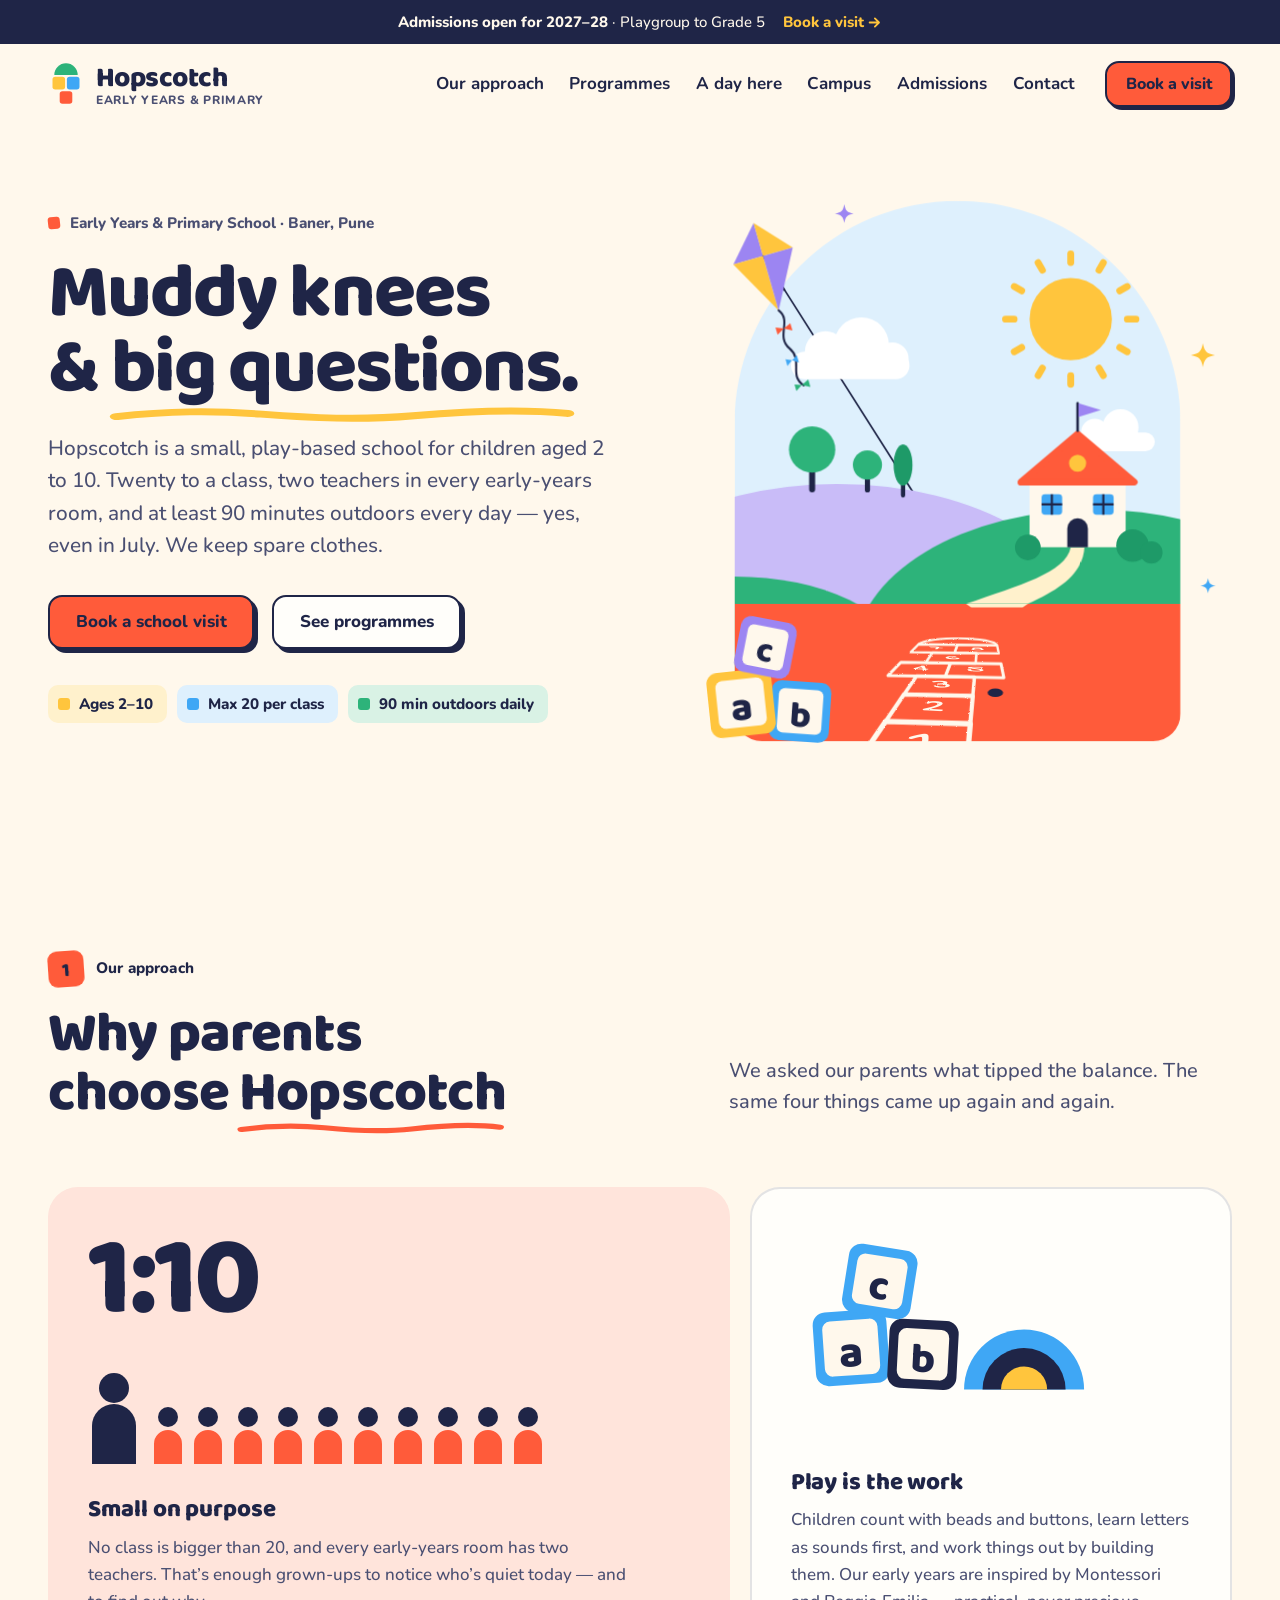
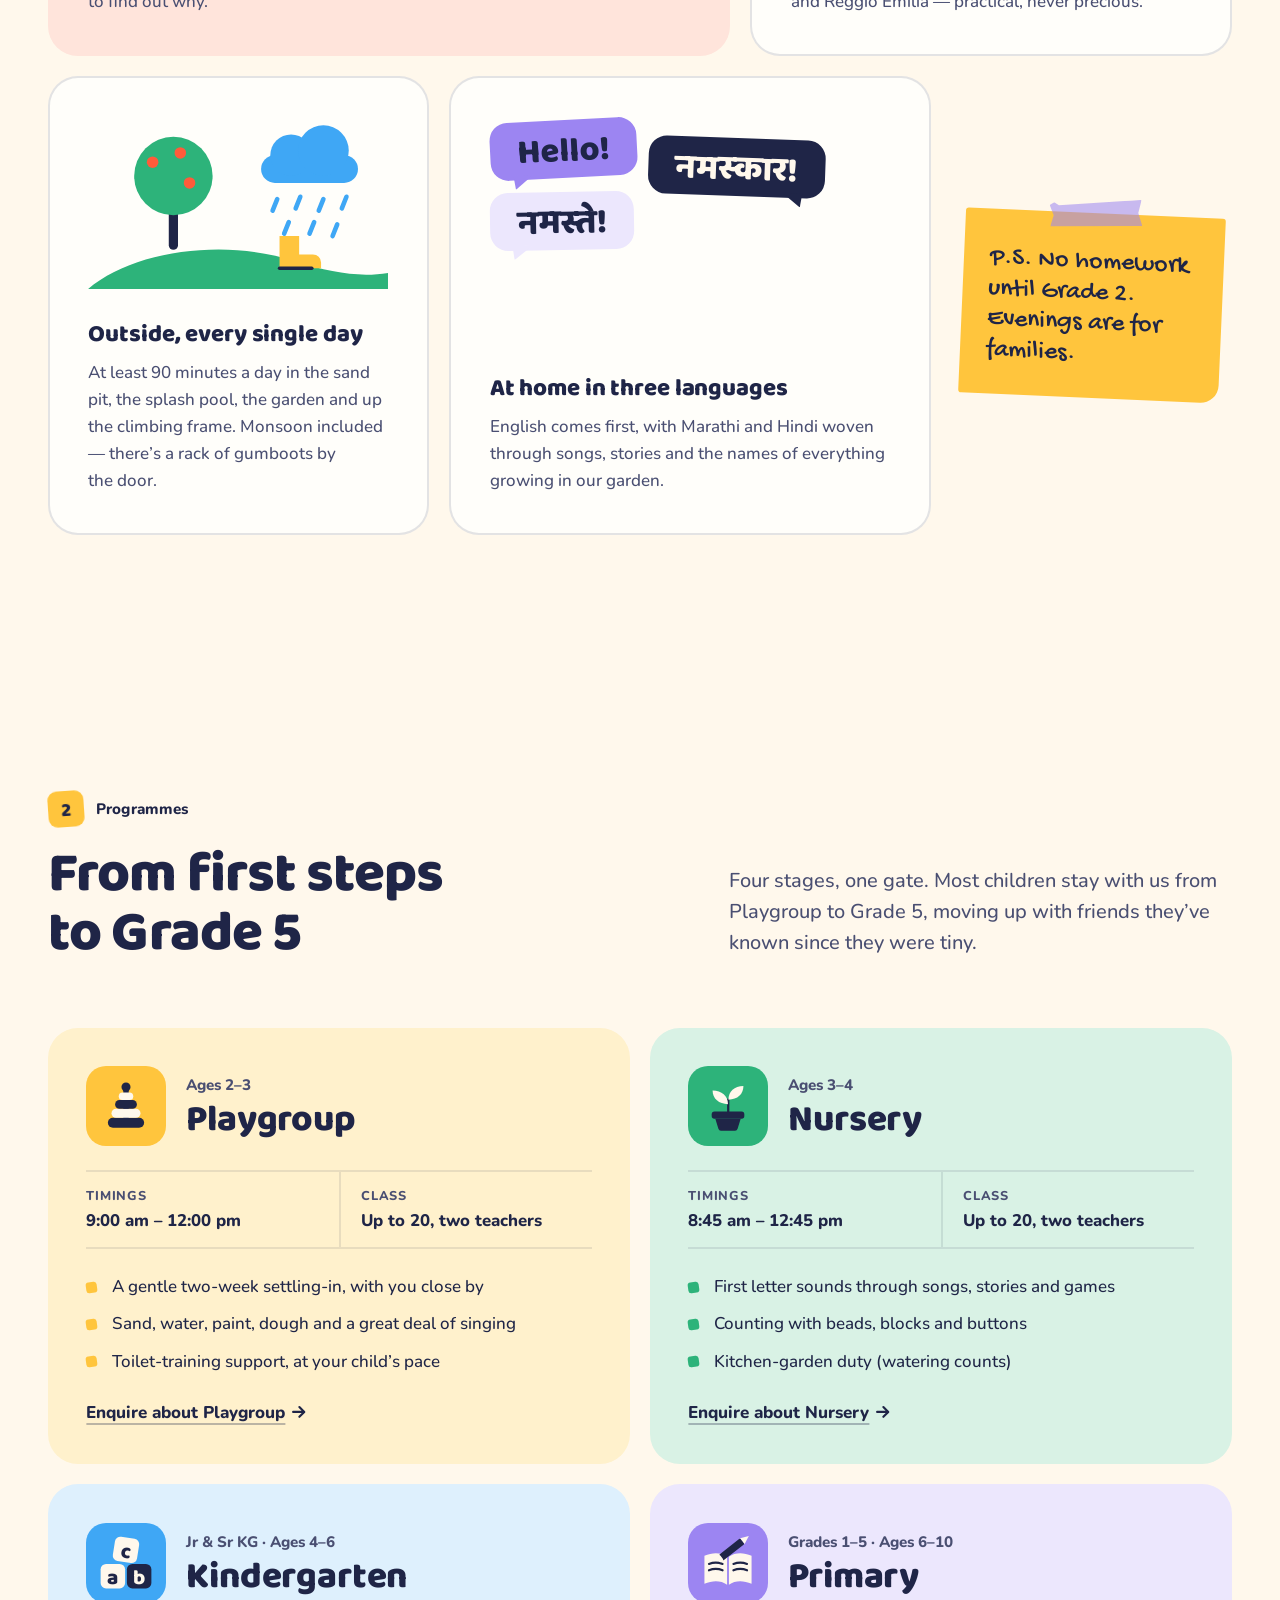
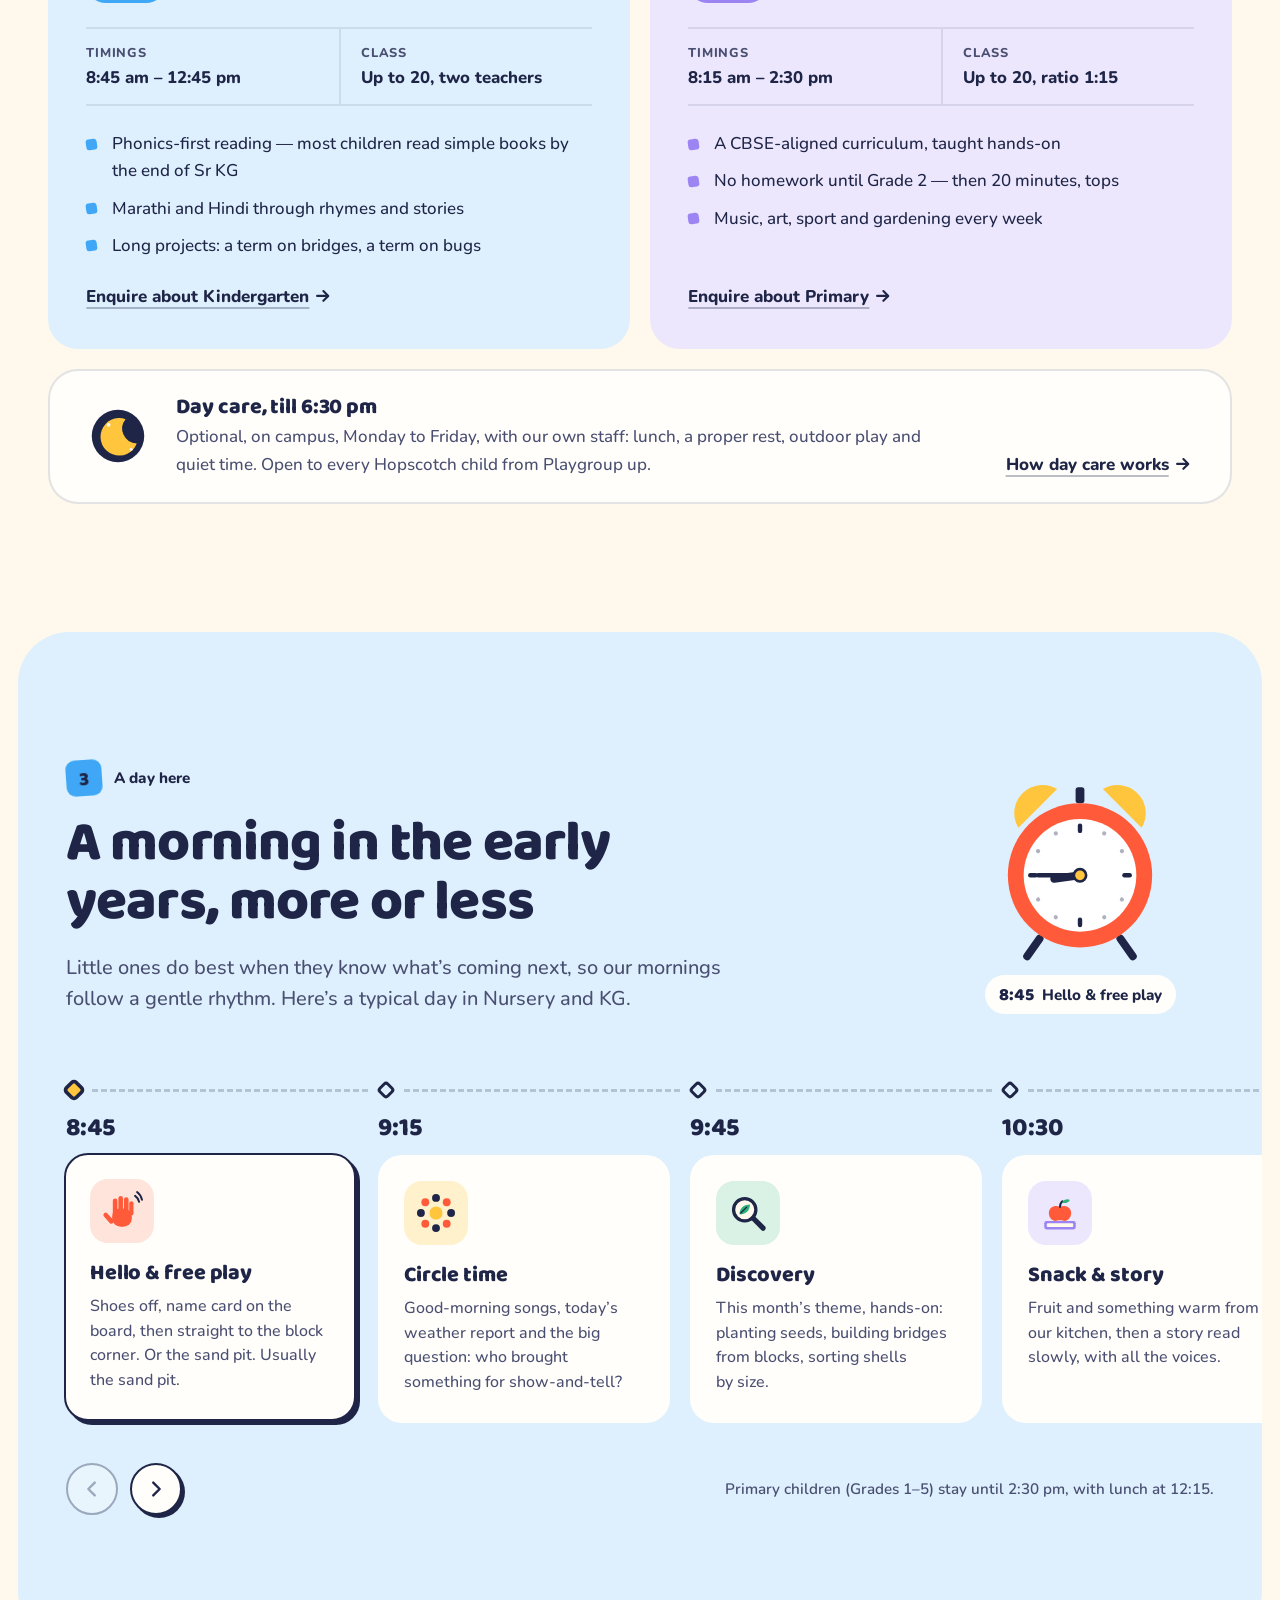
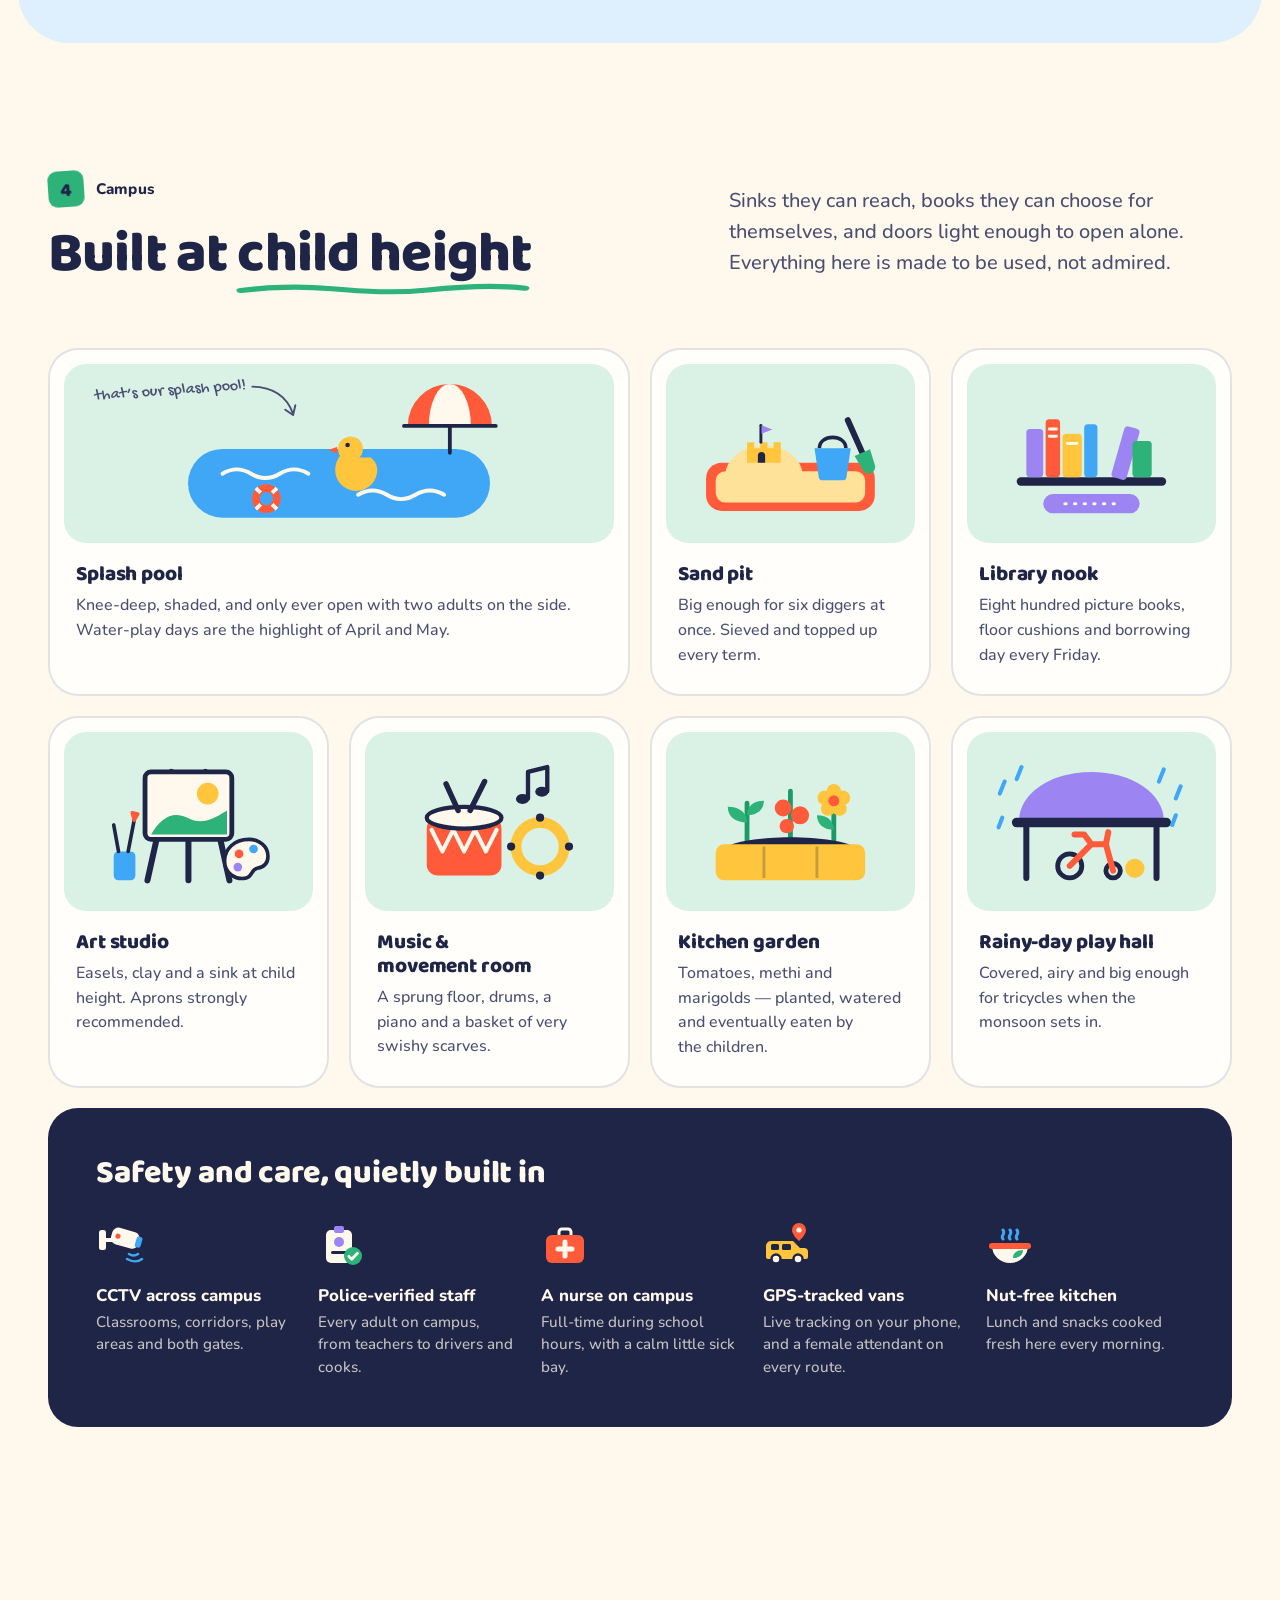
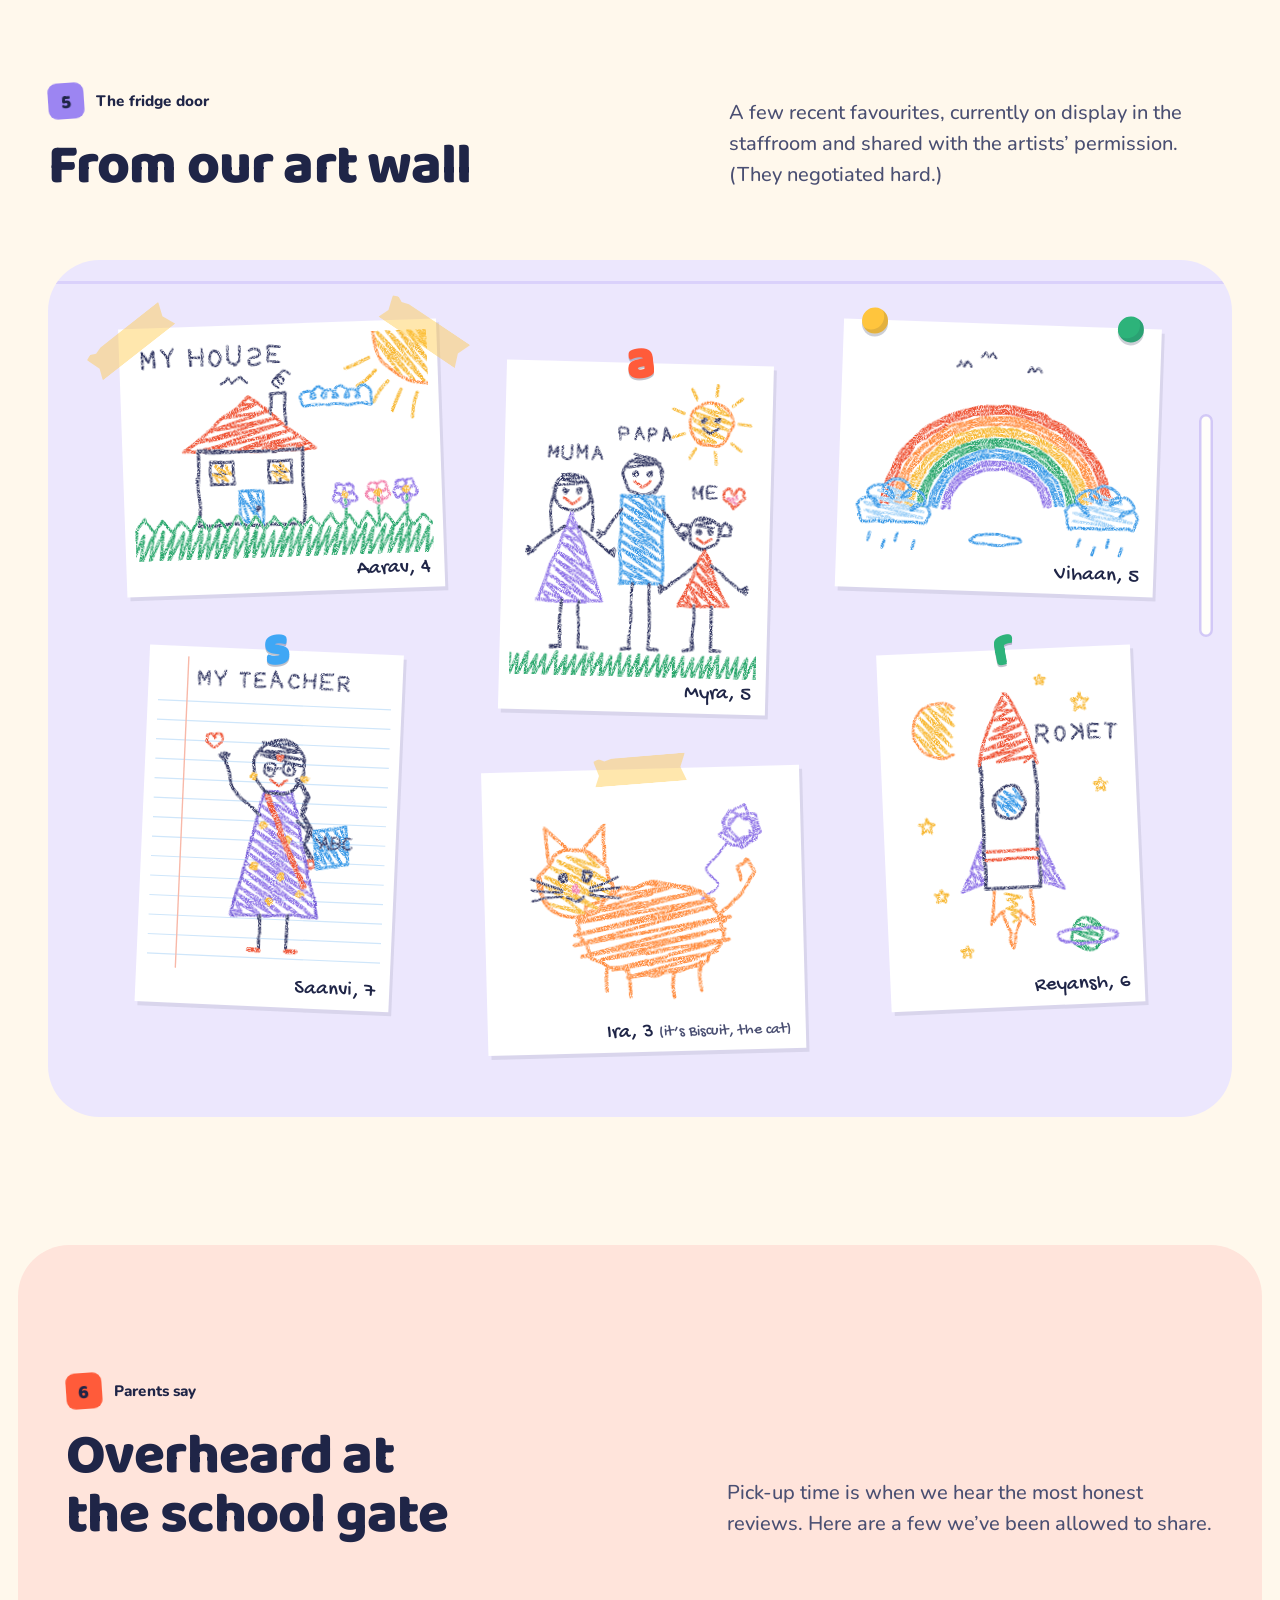
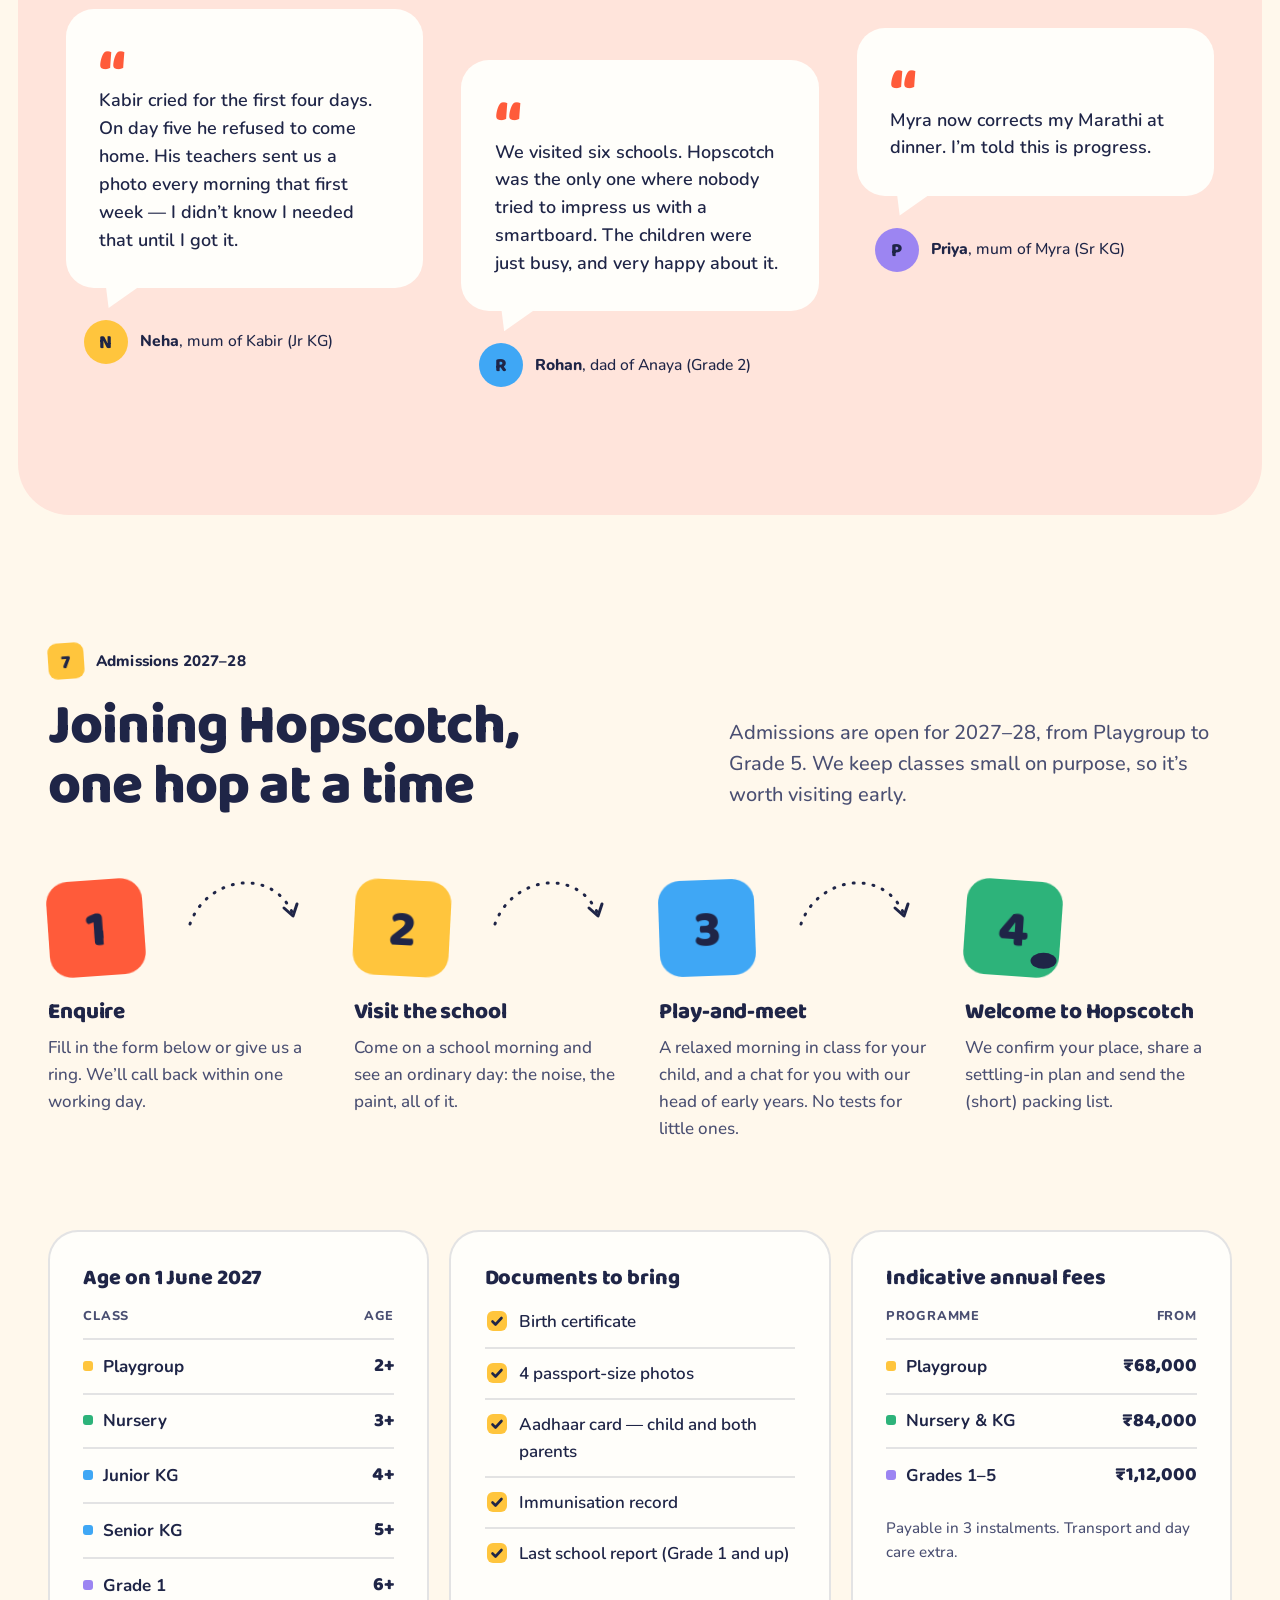
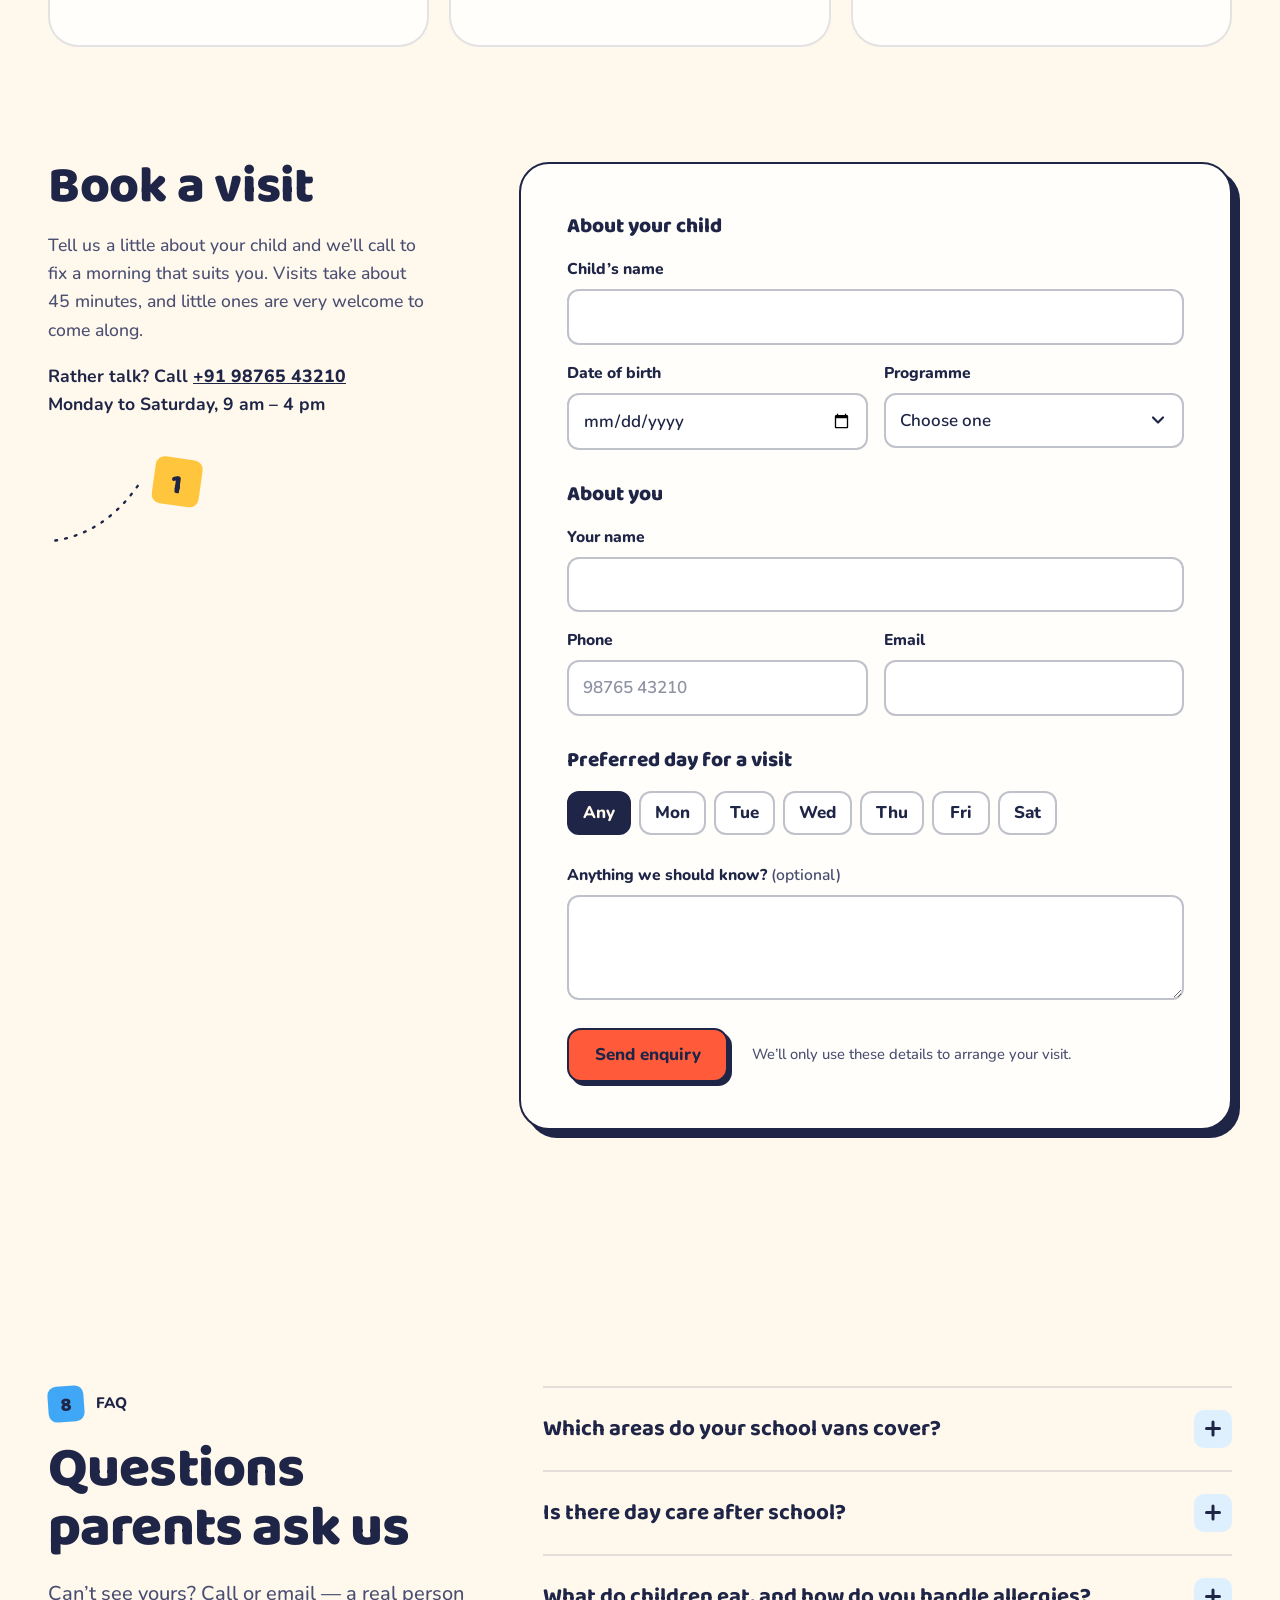
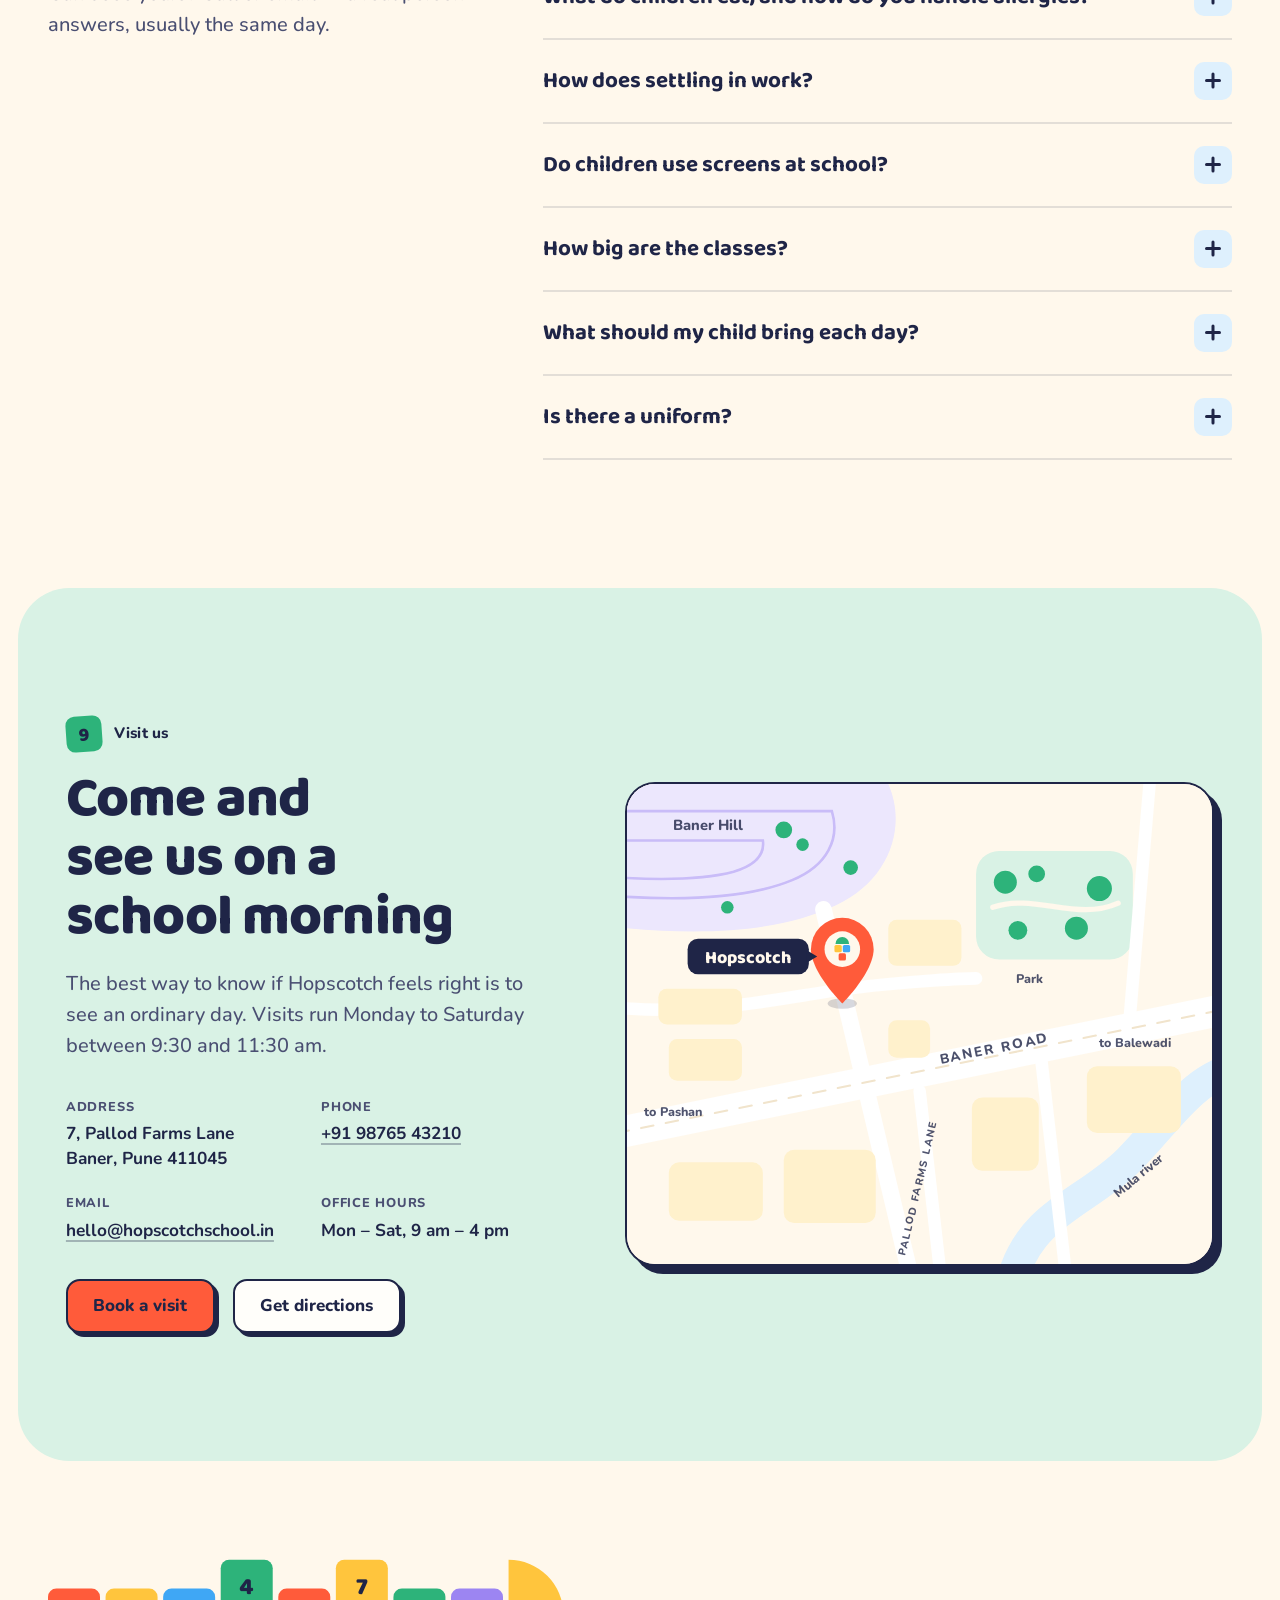
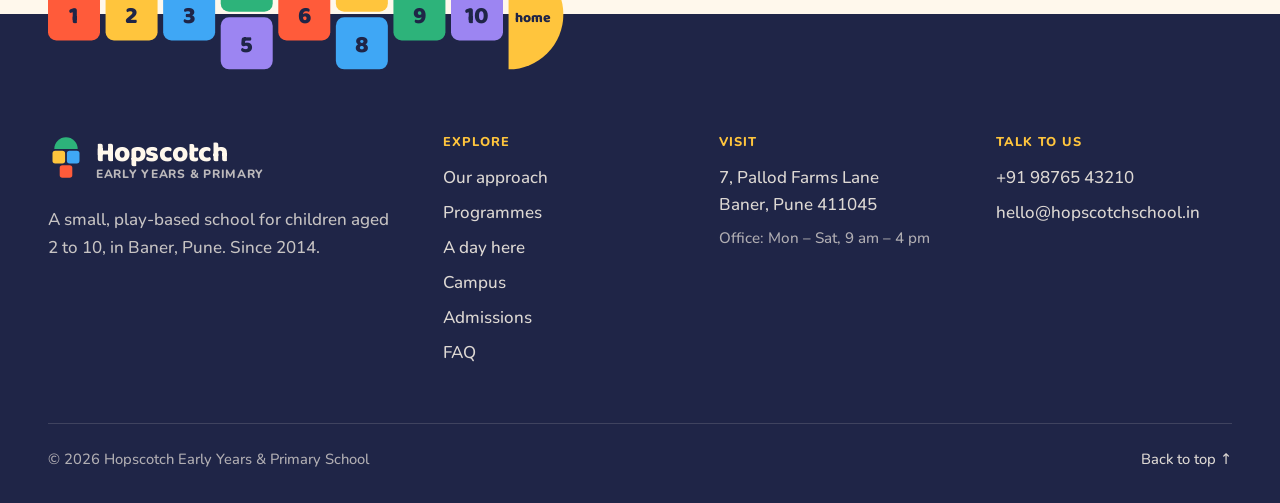
==== commit 9908cb89: "Refine icons, tablet layout and accessibility details Redraw the CCTV, kitchen, kindergarten and gar" ====
--- a/index.html
+++ b/index.html
@@ -65,12 +65,12 @@
       <path d="M18 46h28l-3.4 11.2a3 3 0 0 1-2.9 2.1H24.3a3 3 0 0 1-2.9-2.1Z" fill="#1F2547"/>
     </symbol>
     <symbol id="p-blocks" viewBox="0 0 64 64">
-      <rect x="7" y="35" width="24" height="24" rx="5" fill="#FFF8EC"/>
-      <rect x="33" y="35" width="24" height="24" rx="5" fill="#1F2547"/>
-      <rect x="20" y="9" width="24" height="24" rx="5" fill="#FFF8EC" transform="rotate(9 32 21)"/>
-      <text x="19" y="54.5" text-anchor="middle" font-family="'Baloo 2', sans-serif" font-weight="800" font-size="19" fill="#1F2547">a</text>
-      <text x="45" y="54.5" text-anchor="middle" font-family="'Baloo 2', sans-serif" font-weight="800" font-size="19" fill="#FFF8EC">b</text>
-      <text x="32" y="28.5" text-anchor="middle" font-family="'Baloo 2', sans-serif" font-weight="800" font-size="19" fill="#1F2547" transform="rotate(9 32 21)">c</text>
+      <rect x="4" y="33" width="27" height="27" rx="6" fill="#FFF8EC"/>
+      <rect x="33" y="33" width="27" height="27" rx="6" fill="#1F2547"/>
+      <rect x="18.5" y="4" width="27" height="27" rx="6" fill="#FFF8EC" transform="rotate(9 32 17.5)"/>
+      <text x="17.5" y="55" text-anchor="middle" font-family="'Baloo 2', sans-serif" font-weight="800" font-size="23" fill="#1F2547">a</text>
+      <text x="46.5" y="55" text-anchor="middle" font-family="'Baloo 2', sans-serif" font-weight="800" font-size="23" fill="#FFF8EC">b</text>
+      <text x="32" y="26" text-anchor="middle" font-family="'Baloo 2', sans-serif" font-weight="800" font-size="23" fill="#1F2547" transform="rotate(9 32 17.5)">c</text>
     </symbol>
     <symbol id="p-book" viewBox="0 0 64 64">
       <path d="M6 24c9-4 18-4 25 1v31c-7-5-16-5-25-1Z" fill="#FFF8EC"/>
@@ -137,12 +137,14 @@
 
     <!-- Safety & care icons (sit on navy) -->
     <symbol id="s-cctv" viewBox="0 0 48 48">
-      <path d="M7 9v17h9" stroke="#FFF8EC" stroke-width="3.5" stroke-linecap="round" stroke-linejoin="round" fill="none"/>
-      <g transform="rotate(20 28 20)">
-        <rect x="14" y="13" width="28" height="14" rx="5" fill="#FFF8EC"/>
-        <rect x="40" y="15" width="5" height="10" rx="2" fill="#3FA7F5"/>
-        <circle cx="20" cy="20" r="2.4" fill="#FF5B3A"/>
+      <rect x="3" y="9" width="7" height="20" rx="2.5" fill="#FFF8EC"/>
+      <path d="M10 19h7" stroke="#FFF8EC" stroke-width="4" stroke-linecap="round"/>
+      <g transform="rotate(16 30 18)">
+        <rect x="15" y="9" width="28" height="17" rx="6" fill="#FFF8EC"/>
+        <rect x="40" y="12" width="6" height="11" rx="2.5" fill="#3FA7F5"/>
+        <circle cx="21.5" cy="17.5" r="2.6" fill="#FF5B3A"/>
       </g>
+      <path d="M33 33c3 2 6 2 9 0M31 38c5 3 11 3 15 0" stroke="#3FA7F5" stroke-width="2.6" stroke-linecap="round" fill="none"/>
     </symbol>
     <symbol id="s-badge" viewBox="0 0 48 48">
       <rect x="8" y="9" width="26" height="33" rx="5" fill="#FFF8EC"/>
@@ -167,11 +169,10 @@
       <circle cx="36" cy="9" r="2.6" fill="#FFF8EC"/>
     </symbol>
     <symbol id="s-nut" viewBox="0 0 48 48">
-      <circle cx="19" cy="18" r="9.5" fill="#FFC53D"/>
-      <circle cx="29" cy="30" r="10.5" fill="#FFC53D"/>
-      <path d="M22 15h.01M17 21h.01M27 27h.01M31 33h.01M25 34h.01" stroke="#1F2547" stroke-width="2.6" stroke-linecap="round"/>
-      <path d="M8 40L40 8" stroke="#1F2547" stroke-width="10" stroke-linecap="round"/>
-      <path d="M8 40L40 8" stroke="#FF5B3A" stroke-width="4.5" stroke-linecap="round"/>
+      <path d="M17 18c-3-3 3-5 0-9M24 18c-3-3 3-5 0-9M31 18c-3-3 3-5 0-9" stroke="#3FA7F5" stroke-width="3" stroke-linecap="round" fill="none"/>
+      <path d="M6 25h36a18 17 0 0 1-36 0Z" fill="#FFF8EC"/>
+      <rect x="3" y="22" width="42" height="6" rx="3" fill="#FF5B3A"/>
+      <path d="M27 37c0-5 4-8 10-8 0 5-4 8-10 8Z" fill="#2DB37A"/>
     </symbol>
 
     <!-- Campus illustrations -->
@@ -243,8 +244,9 @@
       <path d="M44 56c-10 0-16-5-16-13 10 0 16 5 16 13ZM44 50c9 0 14-5 14-12-9 0-14 5-14 12ZM116 62c-9 0-14-5-14-12 9 0 14 5 14 12Z" fill="#2DB37A"/>
       <circle cx="74" cy="44" r="7" fill="#FF5B3A"/><circle cx="88" cy="50" r="7.5" fill="#FF5B3A"/><circle cx="77" cy="59" r="6" fill="#FF5B3A"/>
       <g transform="translate(116 38)"><g fill="#FFC53D"><circle cx="0" cy="-8" r="6"/><circle cx="7.6" cy="-2.5" r="6"/><circle cx="4.7" cy="6.5" r="6"/><circle cx="-4.7" cy="6.5" r="6"/><circle cx="-7.6" cy="-2.5" r="6"/></g><circle r="4.6" fill="#FF5B3A"/></g>
-      <rect x="20" y="72" width="120" height="30" rx="7" fill="#1F2547"/>
-      <path d="M28 87h104" stroke="#FFF8EC" stroke-width="2.4" stroke-linecap="round" stroke-dasharray="14 8" opacity=".5"/>
+      <path d="M24 78c16-13 96-13 112 0Z" fill="#1F2547"/>
+      <rect x="18" y="74" width="124" height="30" rx="7" fill="#FFC53D"/>
+      <path d="M58 76v26M102 76v26" stroke="#1F2547" stroke-width="2.4" opacity=".25"/>
     </symbol>
     <symbol id="c-hall" viewBox="0 0 160 110">
       <path d="M20 54a60 40 0 0 1 120 0Z" fill="#9C85F2"/>
@@ -309,7 +311,7 @@
             <a class="btn" href="#enquire">Book a school visit</a>
             <a class="btn btn--ghost" href="#programmes">See programmes</a>
           </div>
-          <ul class="chips" aria-label="Quick facts">
+          <ul class="chips">
             <li class="chip chip--sun">Ages 2–10</li>
             <li class="chip chip--sky">Max 20 per class</li>
             <li class="chip chip--grass">90 min outdoors daily</li>
@@ -654,7 +656,7 @@
             <ul class="prog__list">
               <li>A CBSE-aligned curriculum, taught hands-on</li>
               <li>No homework until Grade 2 — then 20 minutes, tops</li>
-              <li>Swimming, music, art and gardening every week</li>
+              <li>Music, art, sport and gardening every week</li>
             </ul>
             <a class="prog__link" href="#enquire" data-programme="Grade 1">Enquire about Primary<svg class="arrow" aria-hidden="true"><use href="#i-arrow"/></svg></a>
           </article>
@@ -810,7 +812,7 @@
               </p>
             </div>
             <h3>Splash pool</h3>
-            <p>Knee-deep, shaded, and only ever open with two adults on the side.</p>
+            <p>Knee-deep, shaded, and only ever open with two adults on the side. Water-play days are the highlight of April and May.</p>
           </li>
           <li class="place" data-reveal>
             <div class="place__art"><svg viewBox="0 0 160 110" aria-hidden="true"><use href="#c-sand"/></svg></div>
@@ -873,38 +875,38 @@
           <div class="fridge__grid">
             <div class="fridge__col">
               <figure class="drawing drawing--house">
+                <span class="tape tape--left" aria-hidden="true"></span><span class="tape tape--right" aria-hidden="true"></span>
                 <img src="assets/art/house.svg" width="320" height="240" decoding="async" alt="Crayon drawing of a house with a red roof, a smoking chimney, flowers and a big yellow sun in the corner, titled My House.">
                 <figcaption>Aarav, 4</figcaption>
-                <span class="tape tape--left" aria-hidden="true"></span><span class="tape tape--right" aria-hidden="true"></span>
               </figure>
               <figure class="drawing drawing--teacher">
+                <span class="magnet magnet--letter magnet--sky" aria-hidden="true">s</span>
                 <img src="assets/art/teacher.svg" width="240" height="320" decoding="async" alt="Crayon drawing on ruled notebook paper of a smiling teacher with glasses, a long braid and a purple kurta, waving and holding an ABC book, titled My Teacher.">
                 <figcaption>Saanvi, 7</figcaption>
-                <span class="magnet magnet--letter magnet--sky" aria-hidden="true">s</span>
               </figure>
             </div>
             <div class="fridge__col">
               <figure class="drawing drawing--family">
+                <span class="magnet magnet--letter magnet--tomato" aria-hidden="true">a</span>
                 <img src="assets/art/family.svg" width="260" height="320" decoding="async" alt="Crayon drawing of a family holding hands, labelled Muma, Papa and Me, under a smiling sun.">
                 <figcaption>Myra, 5</figcaption>
-                <span class="magnet magnet--letter magnet--tomato" aria-hidden="true">a</span>
               </figure>
               <figure class="drawing drawing--cat">
+                <span class="tape tape--top" aria-hidden="true"></span>
                 <img src="assets/art/cat.svg" width="300" height="240" decoding="async" alt="A very scribbly orange crayon cat with whiskers and a curly tail, next to a purple ball of wool.">
                 <figcaption>Ira, 3 <span class="drawing__note">(it’s Biscuit, the cat)</span></figcaption>
-                <span class="tape tape--top" aria-hidden="true"></span>
               </figure>
             </div>
             <div class="fridge__col">
               <figure class="drawing drawing--rainbow">
+                <span class="magnet magnet--dot magnet--sun magnet--a" aria-hidden="true"></span><span class="magnet magnet--dot magnet--grass magnet--b" aria-hidden="true"></span>
                 <img src="assets/art/rainbow.svg" width="320" height="240" decoding="async" alt="Crayon drawing of a six-colour rainbow ending in two rain clouds, with birds and a puddle.">
                 <figcaption>Vihaan, 5</figcaption>
-                <span class="magnet magnet--dot magnet--sun magnet--a" aria-hidden="true"></span><span class="magnet magnet--dot magnet--grass magnet--b" aria-hidden="true"></span>
               </figure>
               <figure class="drawing drawing--rocket">
+                <span class="magnet magnet--letter magnet--grass" aria-hidden="true">r</span>
                 <img src="assets/art/rocket.svg" width="240" height="320" decoding="async" alt="Crayon drawing of a rocket with flames flying past a crescent moon, stars and a ringed planet, labelled Roket with a backwards K.">
                 <figcaption>Reyansh, 6</figcaption>
-                <span class="magnet magnet--letter magnet--grass" aria-hidden="true">r</span>
               </figure>
             </div>
           </div>
@@ -925,15 +927,15 @@
         <div class="quotes">
           <figure class="quote" data-reveal>
             <blockquote><p>Kabir cried for the first four days. On day five he refused to come home. His teachers sent us a photo every morning that first week — I didn’t know I needed that until I got it.</p></blockquote>
-            <figcaption><span class="avatar avatar--sun" aria-hidden="true">N</span><span><strong>Neha</strong>, mum of Kabir (Jr KG)</span></figcaption>
+            <figcaption><span class="avatar avatar--sun" aria-hidden="true">N</span><span><strong>Neha</strong>, mum of Kabir <span class="nowrap">(Jr KG)</span></span></figcaption>
           </figure>
           <figure class="quote" data-reveal>
             <blockquote><p>We visited six schools. Hopscotch was the only one where nobody tried to impress us with a smartboard. The children were just busy, and very happy about it.</p></blockquote>
-            <figcaption><span class="avatar avatar--sky" aria-hidden="true">R</span><span><strong>Rohan</strong>, dad of Anaya (Grade 2)</span></figcaption>
+            <figcaption><span class="avatar avatar--sky" aria-hidden="true">R</span><span><strong>Rohan</strong>, dad of Anaya <span class="nowrap">(Grade 2)</span></span></figcaption>
           </figure>
           <figure class="quote" data-reveal>
             <blockquote><p>Myra now corrects my Marathi at dinner. I’m told this is progress.</p></blockquote>
-            <figcaption><span class="avatar avatar--lilac" aria-hidden="true">P</span><span><strong>Priya</strong>, mum of Myra (Sr KG)</span></figcaption>
+            <figcaption><span class="avatar avatar--lilac" aria-hidden="true">P</span><span><strong>Priya</strong>, mum of Myra <span class="nowrap">(Sr KG)</span></span></figcaption>
           </figure>
         </div>
       </div>
@@ -953,22 +955,22 @@
         <div class="hops-wrap">
           <span class="hops__marker" aria-hidden="true"></span>
           <ol class="hops" data-reveal>
-            <li class="hops__step hops__step--1" style="--i:0">
+            <li class="hops__step hops__step--1">
               <span class="hops__tile" aria-hidden="true">1</span>
               <h3>Enquire</h3>
               <p>Fill in the form below or give us a ring. We’ll call back within one working day.</p>
             </li>
-            <li class="hops__step hops__step--2" style="--i:1">
+            <li class="hops__step hops__step--2">
               <span class="hops__tile" aria-hidden="true">2</span>
               <h3>Visit the school</h3>
               <p>Come on a school morning and see an ordinary day: the noise, the paint, all of it.</p>
             </li>
-            <li class="hops__step hops__step--3" style="--i:2">
+            <li class="hops__step hops__step--3">
               <span class="hops__tile" aria-hidden="true">3</span>
               <h3>Play-and-meet</h3>
               <p>A relaxed morning in class for your child, and a chat for you with our head of early years. No tests for little ones.</p>
             </li>
-            <li class="hops__step hops__step--4" style="--i:3">
+            <li class="hops__step hops__step--4">
               <span class="hops__tile" aria-hidden="true">4</span>
               <h3>Welcome to Hopscotch</h3>
               <p>We confirm your place, share a settling-in plan and send the (short) packing list.</p>
@@ -1020,7 +1022,7 @@
           <div class="enquire__intro" data-reveal>
             <h3 class="enquire__title">Book a visit</h3>
             <p>Tell us a little about your child and we’ll call to fix a morning that suits you. Visits take about 45 minutes, and little ones are very welcome to come along.</p>
-            <p class="enquire__alt">Rather talk? Call <a href="tel:+919876543210">+91 98765 43210</a><br>Monday to Saturday, 9 am – 4 pm</p>
+            <p class="enquire__alt">Rather talk? Call <a href="tel:+919876543210">+91&nbsp;98765&nbsp;43210</a><br>Monday to Saturday, 9 am – 4 pm</p>
             <svg class="enquire__doodle" viewBox="0 0 220 120" aria-hidden="true">
               <path d="M8 104c40-6 70-30 92-62" fill="none" stroke="#1F2547" stroke-width="2.6" stroke-linecap="round" stroke-dasharray="2 9"/>
               <g transform="translate(120 10) rotate(8)"><rect width="52" height="52" rx="10" fill="#FFC53D"/><text x="26" y="38" text-anchor="middle" font-family="'Baloo 2', sans-serif" font-weight="800" font-size="30" fill="#1F2547">1</text></g>
@@ -1160,7 +1162,7 @@
           </div>
           <div class="accordion__item">
             <h3><button class="accordion__trigger" type="button" aria-expanded="false" aria-controls="faq-6" id="faq-6-label">How big are the classes?<span class="accordion__icon" aria-hidden="true"></span></button></h3>
-            <div class="accordion__panel" id="faq-6" role="region" aria-labelledby="faq-6-label"><div><p>Never more than 20 children. Every early-years class has two teachers, so one adult for every ten children. Across primary it’s about one adult to fifteen, with specialist teachers for music, art and swimming.</p></div></div>
+            <div class="accordion__panel" id="faq-6" role="region" aria-labelledby="faq-6-label"><div><p>Never more than 20 children. Every early-years class has two teachers, so one adult for every ten children. Across primary it’s about one adult to fifteen, with specialist teachers for music, art and sport.</p></div></div>
           </div>
           <div class="accordion__item">
             <h3><button class="accordion__trigger" type="button" aria-expanded="false" aria-controls="faq-7" id="faq-7-label">What should my child bring each day?<span class="accordion__icon" aria-hidden="true"></span></button></h3>
@@ -1183,7 +1185,7 @@
           <p class="lead">The best way to know if Hopscotch feels right is to see an ordinary day. Visits run Monday to Saturday between 9:30 and 11:30 am.</p>
           <dl class="contact">
             <div><dt>Address</dt><dd>7, Pallod Farms Lane<br>Baner, Pune 411045</dd></div>
-            <div><dt>Phone</dt><dd><a href="tel:+919876543210">+91 98765 43210</a></dd></div>
+            <div><dt>Phone</dt><dd><a href="tel:+919876543210">+91&nbsp;98765&nbsp;43210</a></dd></div>
             <div><dt>Email</dt><dd><a href="mailto:hello@hopscotchschool.in">hello@hopscotchschool.in</a></dd></div>
             <div><dt>Office hours</dt><dd>Mon – Sat, 9 am – 4 pm</dd></div>
           </dl>
@@ -1223,13 +1225,13 @@
             </g>
             <!-- labels -->
             <g font-family="Nunito, sans-serif" font-weight="800" fill="#1F2547">
-              <text transform="translate(300 268) rotate(-11.5)" font-size="13" letter-spacing="2" opacity=".7">BANER ROAD</text>
-              <text transform="translate(266 452) rotate(-76.6)" font-size="10" letter-spacing="1.5" opacity=".6">PALLOD FARMS LANE</text>
-              <text x="44" y="44" font-size="14" opacity=".7">Baner Hill</text>
-              <text x="372" y="190" font-size="12" opacity=".6">Park</text>
-              <text transform="translate(470 396) rotate(-40)" font-size="12" opacity=".6">Mula river</text>
-              <text x="452" y="252" font-size="12" opacity=".6">to Balewadi</text>
-              <text x="16" y="318" font-size="12" opacity=".6">to Pashan</text>
+              <text transform="translate(300 268) rotate(-11.5)" font-size="13" letter-spacing="2" opacity=".8">BANER ROAD</text>
+              <text transform="translate(266 452) rotate(-76.6)" font-size="10" letter-spacing="1.5" opacity=".78">PALLOD FARMS LANE</text>
+              <text x="44" y="44" font-size="14" opacity=".8">Baner Hill</text>
+              <text x="372" y="190" font-size="12" opacity=".78">Park</text>
+              <text transform="translate(470 396) rotate(-40)" font-size="12" opacity=".78">Mula river</text>
+              <text x="452" y="252" font-size="12" opacity=".78">to Balewadi</text>
+              <text x="16" y="318" font-size="12" opacity=".78">to Pashan</text>
             </g>
             <!-- school pin -->
             <g class="map__pin">
@@ -1300,7 +1302,7 @@
         <div class="site-footer__col">
           <h2 class="site-footer__heading">Talk to us</h2>
           <ul>
-            <li><a href="tel:+919876543210">+91 98765 43210</a></li>
+            <li><a href="tel:+919876543210">+91&nbsp;98765&nbsp;43210</a></li>
             <li><a href="mailto:hello@hopscotchschool.in">hello@hopscotchschool.in</a></li>
           </ul>
         </div>
--- a/style.css
+++ b/style.css
@@ -461,7 +461,7 @@
 }
 
 /* ---------- 7. Hero ---------- */
-.hero { padding-block: clamp(28px, 4vw, 56px) clamp(64px, 8vw, 112px); }
+.hero { padding-block: clamp(28px, 4vw, 56px) clamp(48px, 5vw, 72px); }
 .hero__grid {
   display: grid;
   grid-template-columns: minmax(0, 1.04fr) minmax(0, 1fr);
@@ -658,7 +658,7 @@
   border-radius: 20px;
   background: var(--c);
 }
-.prog__icon svg { width: 54px; height: 54px; }
+.prog__icon svg { width: 58px; height: 58px; }
 .prog__age { font-weight: 800; font-size: 0.95rem; color: var(--ink-2); }
 .prog h3 { font-size: clamp(1.9rem, 1.5rem + 1vw, 2.4rem); line-height: 1; margin-top: 4px; }
 
@@ -1097,6 +1097,10 @@
   margin-bottom: clamp(56px, 7vw, 88px);
 }
 .hops__step { position: relative; }
+.hops__step { --i: 0; }
+.hops__step--2 { --i: 1; }
+.hops__step--3 { --i: 2; }
+.hops__step--4 { --i: 3; }
 .hops__tile {
   --c: var(--tomato);
   display: grid;
@@ -1242,7 +1246,7 @@
   padding-right: 44px;
   background: #fff url("data:image/svg+xml,%3Csvg xmlns='http://www.w3.org/2000/svg' viewBox='0 0 24 24'%3E%3Cpath d='M6 9l6 6 6-6' fill='none' stroke='%231F2547' stroke-width='2.6' stroke-linecap='round' stroke-linejoin='round'/%3E%3C/svg%3E") right 14px center / 20px no-repeat;
 }
-.field input::placeholder { color: rgba(31, 37, 71, 0.4); }
+.field input::placeholder { color: rgba(31, 37, 71, 0.5); }
 .field input:hover, .field select:hover, .field textarea:hover { border-color: rgba(31, 37, 71, 0.5); }
 .field input:focus, .field select:focus, .field textarea:focus {
   outline: none;
@@ -1594,6 +1598,7 @@
 /* ---------- 19. Responsive ---------- */
 @media (max-width: 1100px) {
   .bento__card--ratio { grid-column: span 12; }
+  .bento__card--ratio:not(:only-child) { display: grid; grid-template-columns: minmax(0, 1.1fr) minmax(0, 1fr); align-items: end; gap: 24px 40px; }
   .bento__card--play { grid-column: span 7; }
   .bento__card--outdoors { grid-column: span 5; }
   .bento__card--lang { grid-column: span 7; }
@@ -1626,6 +1631,7 @@
 }
 
 @media (max-width: 760px) {
+  .bento__card--ratio:not(:only-child) { display: flex; }
   .prog-grid { grid-template-columns: minmax(0, 1fr); }
   .bento__card--play,
   .bento__card--outdoors,
